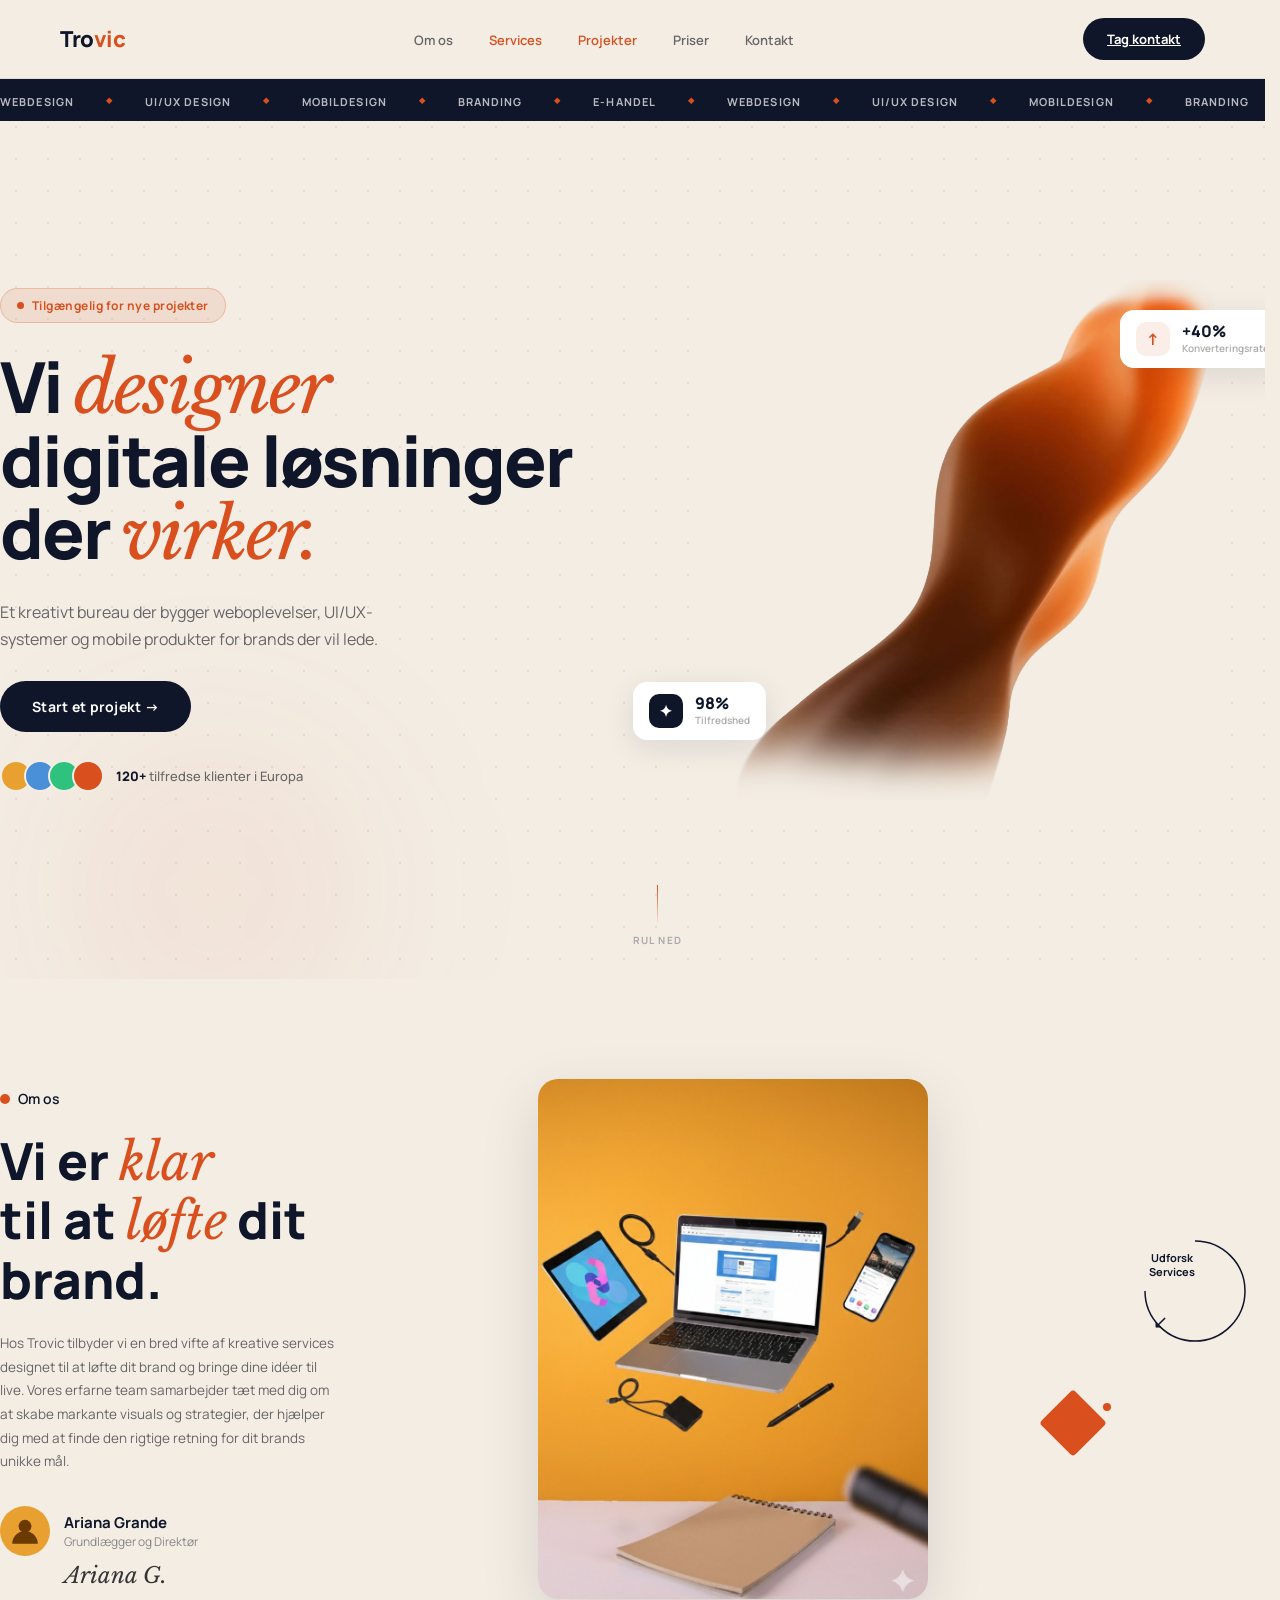
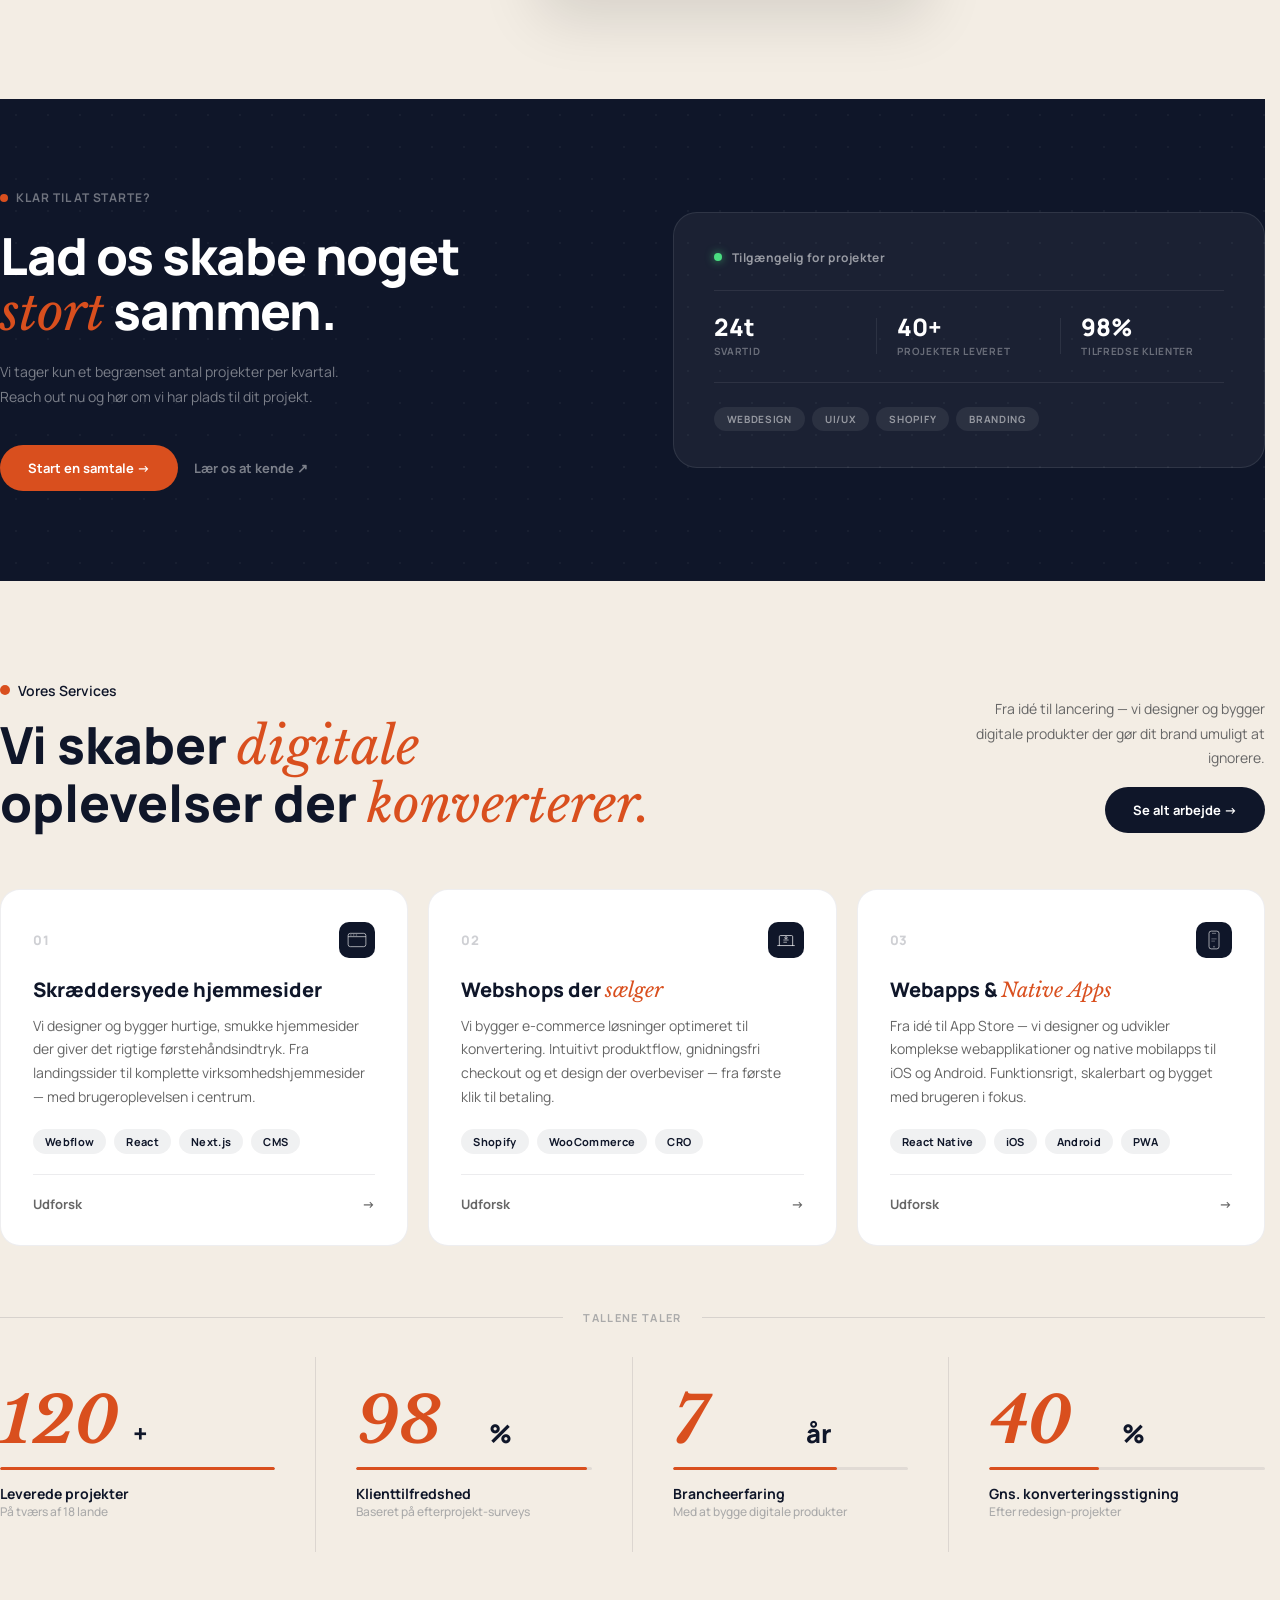
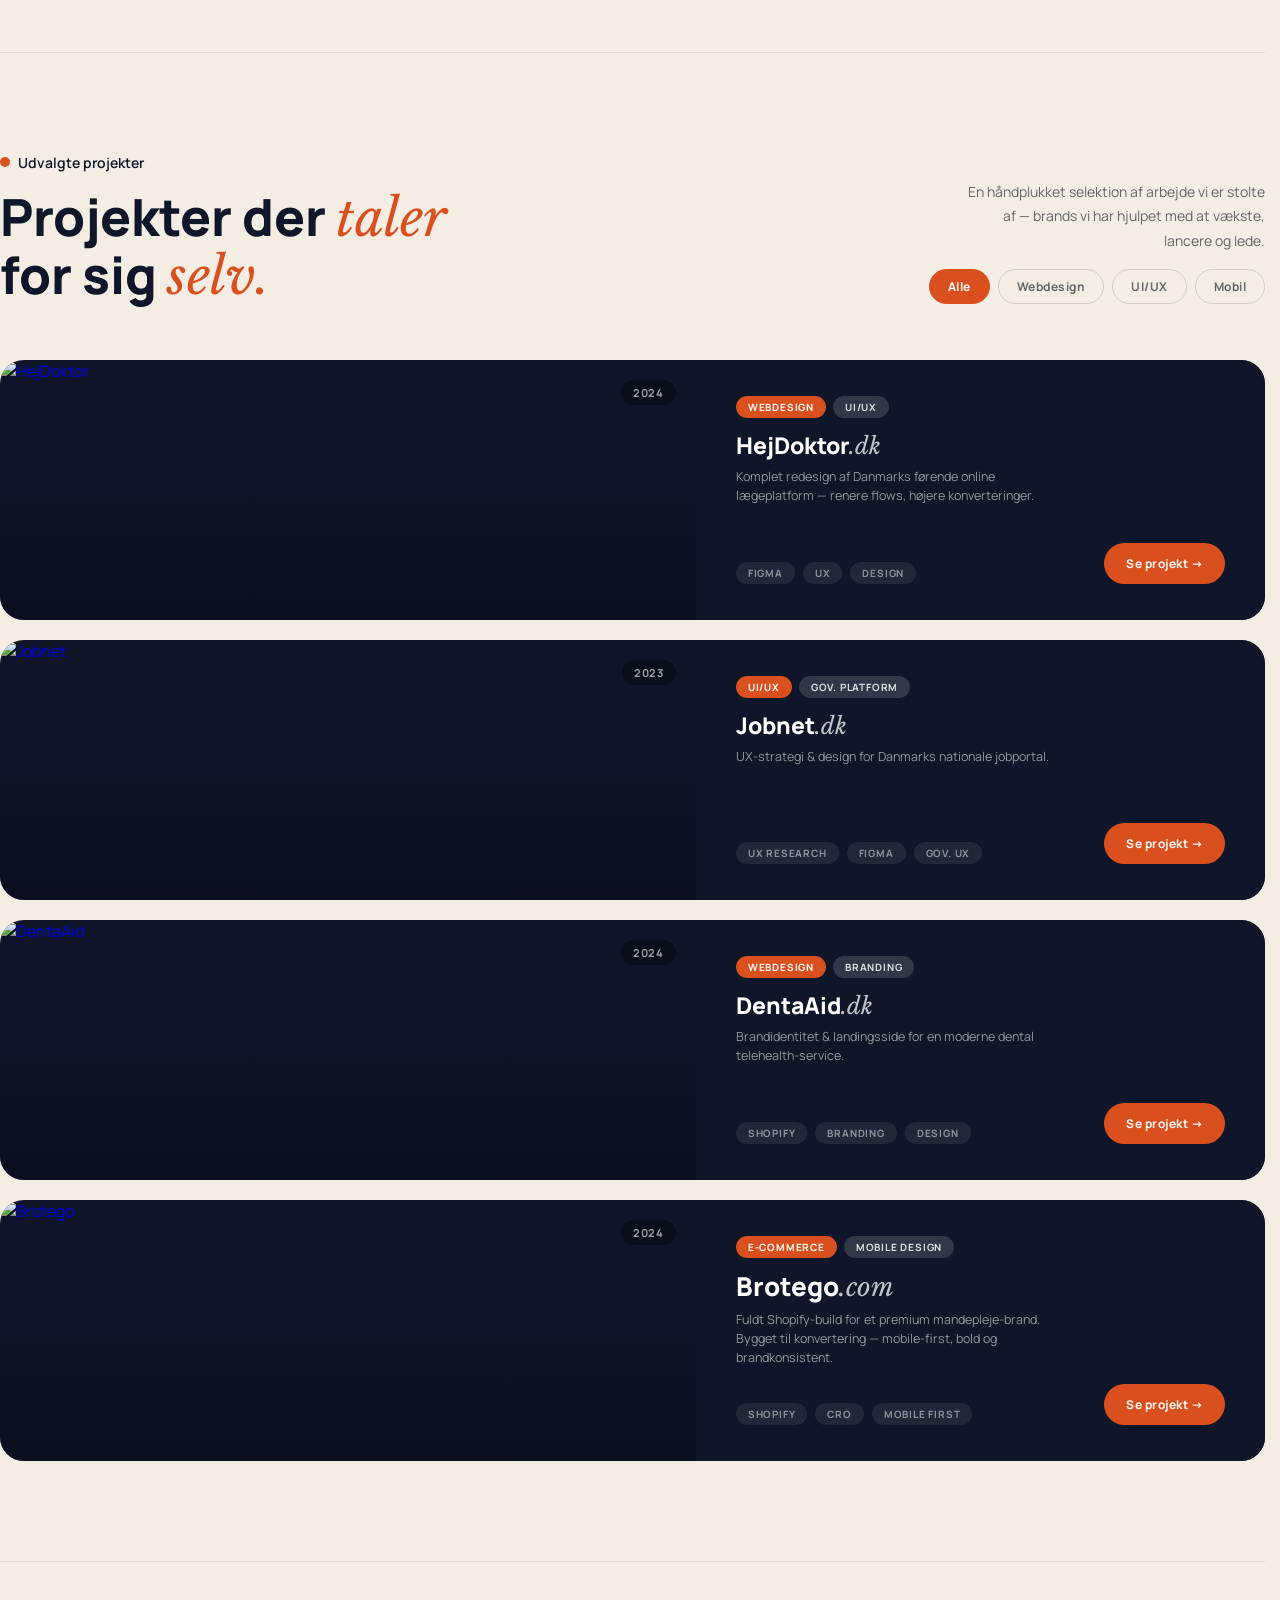
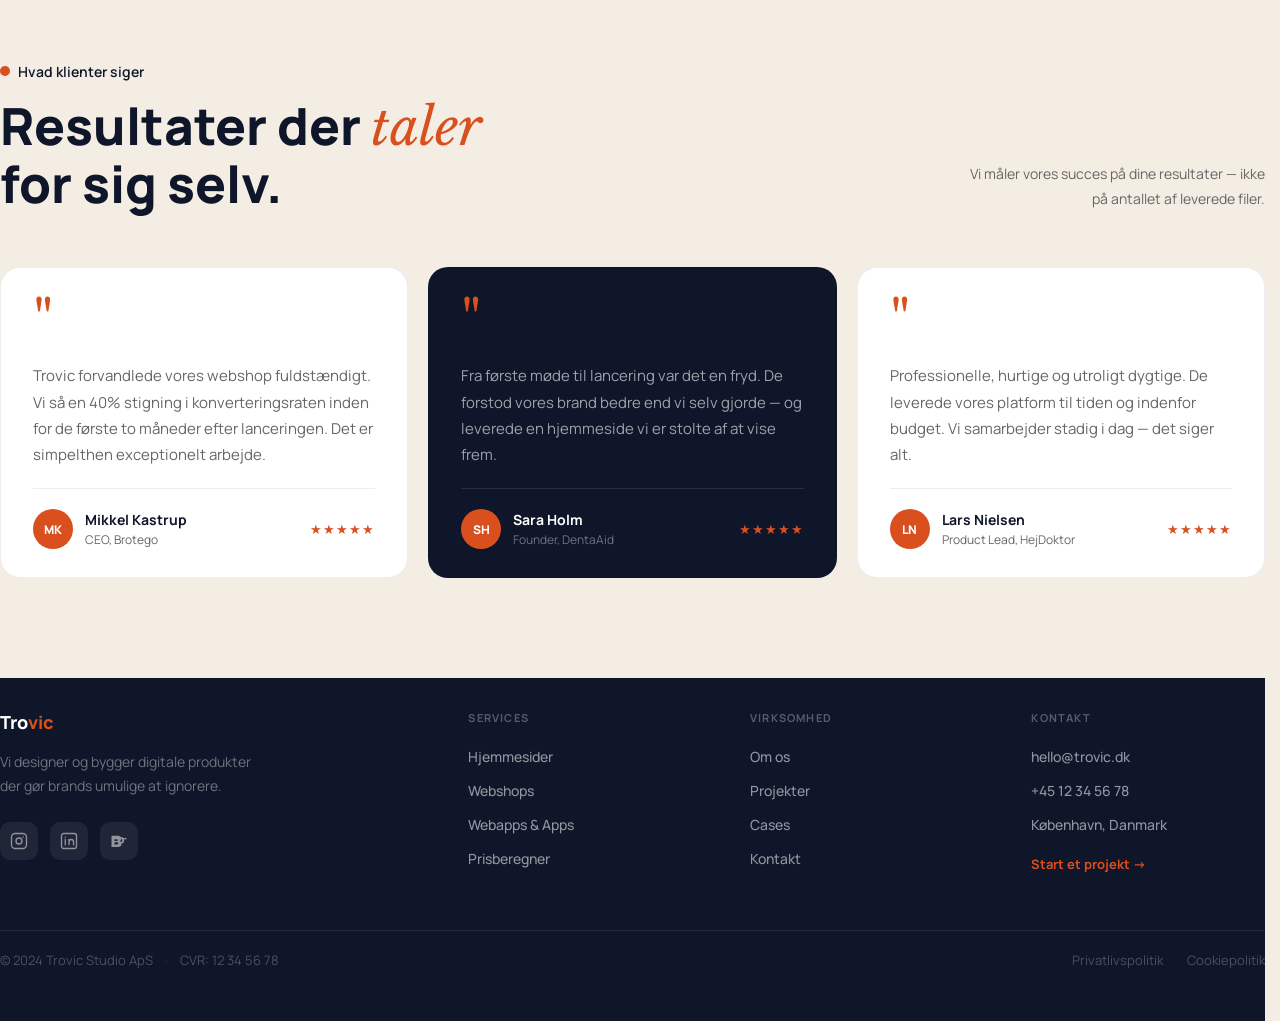
==== index.html @ 26f83fea "Rename main page to index.html" ====
<!DOCTYPE html>
<html lang="da">
<head>
<meta charset="UTF-8">
<meta name="viewport" content="width=device-width, initial-scale=1.0">
<title>Trovic – Creative Agency</title>
<link rel="preconnect" href="https://fonts.googleapis.com">
<link rel="preconnect" href="https://fonts.gstatic.com" crossorigin>
<link href="https://fonts.googleapis.com/css2?family=Manrope:wght@400;500;600;700;800&family=Libre+Baskerville:ital,wght@0,400;0,700;1,400&display=swap" rel="stylesheet">
<link rel="stylesheet" href="styles.css">
</head>
<body>

<nav class="site-nav">
  <div class="nav-inner">
    <a href="index.html" class="nav-logo">Tro<span>vic</span></a>
    <ul class="nav-links">
      <li><a href="about.html">Om os</a></li>
      <li><a href="index.html#services">Services</a></li>
      <li><a href="index.html#projects">Projekter</a></li>
      <li><a href="priser.html">Priser</a></li>
      <li><a href="contact.html">Kontakt</a></li>
    </ul>
    <a href="contact.html" class="nav-cta">Tag kontakt</a>
  </div>
</nav>
<script src="nav.js"></script>

<!-- HERO -->
<section id="hero" class="hero">
  <div class="hero-grid-bg"></div>
  <div class="orb orb-2"></div>
  <div class="hero-ticker">
    <div class="ticker-track">
      <span>Webdesign</span><span class="ticker-dot">◆</span>
      <span>UI/UX Design</span><span class="ticker-dot">◆</span>
      <span>Mobildesign</span><span class="ticker-dot">◆</span>
      <span>Branding</span><span class="ticker-dot">◆</span>
      <span>E-handel</span><span class="ticker-dot">◆</span>
      <span>Webdesign</span><span class="ticker-dot">◆</span>
      <span>UI/UX Design</span><span class="ticker-dot">◆</span>
      <span>Mobildesign</span><span class="ticker-dot">◆</span>
      <span>Branding</span><span class="ticker-dot">◆</span>
      <span>E-handel</span><span class="ticker-dot">◆</span>
    </div>
  </div>
  <div class="container hero-inner">
    <div class="hero-left">
      <div class="hero-badge"><span class="badge-dot"></span>Tilgængelig for nye projekter</div>
      <h1 class="hero-headline">
        <span class="line line-1">Vi <em>designer</em></span>
        <span class="line line-2">digitale løsninger</span>
        <span class="line line-3">der <em>virker.</em></span>
      </h1>
      <p class="hero-sub">Et kreativt bureau der bygger weboplevelser, UI/UX-systemer og mobile produkter for brands der vil lede.</p>
      <div class="hero-actions">
        <button class="btn-primary">Start et projekt →</button>
      </div>
      <div class="hero-proof">
        <div class="proof-avatars">
          <div class="proof-av" style="background:#e8a030;"></div>
          <div class="proof-av" style="background:#4a90d9;"></div>
          <div class="proof-av" style="background:#2ec27e;"></div>
          <div class="proof-av" style="background:#d94f1e;"></div>
        </div>
        <div class="proof-text"><span class="proof-num">120+</span> tilfredse klienter i Europa</div>
      </div>
    </div>
    <div class="hero-right">
      <img src="assets/Bg-t (1).png" alt="Projekt preview" class="hero-img">
      <div class="float-pill float-pill-1">
        <div class="pill-icon">↑</div>
        <div><div class="pill-num">+40%</div><div class="pill-label">Konverteringsrate</div></div>
      </div>
      <div class="float-pill float-pill-2">
        <div class="pill-icon" style="background:var(--dark);color:#fff;">✦</div>
        <div><div class="pill-num">98%</div><div class="pill-label">Tilfredshed</div></div>
      </div>
    </div>
  </div>
  <div class="scroll-indicator">
    <div class="scroll-line"></div>
    <span>Rul ned</span>
  </div>
</section>

<!-- ABOUT -->
<section id="about" class="page-section">
  <div class="container">
    <div class="about-grid">
      <div class="about-left reveal">
        <div class="label"><span class="label-dot"></span>Om os</div>
        <h1 class="about-headline">Vi er <em>klar</em><br>til at <em>løfte</em> dit<br>brand.</h1>
        <p class="body-text">Hos Trovic tilbyder vi en bred vifte af kreative services designet til at løfte dit brand og bringe dine idéer til live. Vores erfarne team samarbejder tæt med dig om at skabe markante visuals og strategier, der hjælper dig med at finde den rigtige retning for dit brands unikke mål.</p>
        <div class="author">
          <div class="author-row">
            <div class="author-avatar">
              <svg viewBox="0 0 40 40"><circle cx="20" cy="14" r="8"/><path d="M4 36c0-8.837 7.163-16 16-16s16 7.163 16 16"/></svg>
            </div>
            <div><div class="author-name">Ariana Grande</div><div class="author-title">Grundlægger og Direktør</div></div>
          </div>
          <div class="signature">Ariana G.</div>
        </div>
      </div>
      <div class="reveal" style="display:flex;justify-content:center;transition-delay:0.15s;">
        <div class="image-card">
          <img src="[data-uri]" alt="Brand">
        </div>
      </div>
      <div class="about-right reveal" style="transition-delay:0.28s;">
        <div class="explore-circle">
          <svg class="ring" viewBox="0 0 120 120" fill="none"><path d="M 60 10 A 50 50 0 1 1 10 60" stroke="var(--dark)" stroke-width="1.5" fill="none"/></svg>
          <div class="circle-label">Udforsk<br>Services</div>
          <div class="arrow">↙</div>
        </div>
        <div class="diamond-wrapper">
          <div class="diamond"></div>
          <div class="diamond-dot"></div>
        </div>
      </div>
    </div>
  </div>
</section>

<!-- ABOUT CTA -->
<section class="about-cta-section">
  <div class="container">
    <div class="about-cta-inner reveal">
      <div class="about-cta-left">
        <div class="about-cta-label"><span class="about-cta-dot"></span>Klar til at starte?</div>
        <h2 class="about-cta-headline">Lad os skabe noget<br><em>stort</em> sammen.</h2>
        <p class="about-cta-sub">Vi tager kun et begrænset antal projekter per kvartal. Reach out nu og hør om vi har plads til dit projekt.</p>
        <div class="about-cta-btns">
          <a class="about-cta-btn-primary" href="contact.html">Start en samtale →</a>
          <a class="about-cta-btn-ghost" href="about.html">Lær os at kende ↗</a>
        </div>
      </div>
      <div class="about-cta-right">
        <div class="about-cta-card">
          <div class="acc-row">
            <div class="acc-dot-green"></div>
            <span class="acc-avail">Tilgængelig for projekter</span>
          </div>
          <div class="acc-divider"></div>
          <div class="acc-stat-row">
            <div class="acc-stat">
              <span class="acc-val">24t</span>
              <span class="acc-lbl">Svartid</span>
            </div>
            <div class="acc-stat-sep"></div>
            <div class="acc-stat">
              <span class="acc-val">40+</span>
              <span class="acc-lbl">Projekter leveret</span>
            </div>
            <div class="acc-stat-sep"></div>
            <div class="acc-stat">
              <span class="acc-val">98%</span>
              <span class="acc-lbl">Tilfredse klienter</span>
            </div>
          </div>
          <div class="acc-divider"></div>
          <div class="acc-tags">
            <span class="acc-tag">Webdesign</span>
            <span class="acc-tag">UI/UX</span>
            <span class="acc-tag">Shopify</span>
            <span class="acc-tag">Branding</span>
          </div>
        </div>
      </div>
    </div>
  </div>
</section>

<!-- SERVICES -->
<section id="services" class="page-section">
  <div class="container">
    <div class="section-header">
      <div class="section-header-left reveal">
        <div class="label"><span class="label-dot"></span>Vores Services</div>
        <h2 class="headline">Vi skaber <em>digitale</em><br>oplevelser der <em>konverterer.</em></h2>
      </div>
      <div class="section-header-right reveal" style="transition-delay:0.15s;">
        <p class="header-desc">Fra idé til lancering — vi designer og bygger digitale produkter der gør dit brand umuligt at ignorere.</p>
        <button class="cta-btn">Se alt arbejde →</button>
      </div>
    </div>
    <div class="cards">
      <div class="svc-card reveal" style="transition-delay:0.05s;">
        <div class="svc-top">
          <span class="svc-num">01</span>
          <div class="svc-icon">
            <svg viewBox="0 0 36 36" fill="none"><rect x="2" y="6" width="32" height="24" rx="4" stroke="rgba(255,255,255,0.6)" stroke-width="1.8"/><path d="M2 12h32" stroke="rgba(255,255,255,0.6)" stroke-width="1.8"/><circle cx="7" cy="9" r="1.5" fill="rgba(255,255,255,0.4)"/><circle cx="12" cy="9" r="1.5" fill="rgba(255,255,255,0.4)"/><circle cx="17" cy="9" r="1.5" fill="rgba(255,255,255,0.4)"/></svg>
          </div>
        </div>
        <div class="svc-body">
          <h3 class="svc-title">Skræddersyede hjemmesider</h3>
          <p class="svc-desc">Vi designer og bygger hurtige, smukke hjemmesider der giver det rigtige førstehåndsindtryk. Fra landingssider til komplette virksomhedshjemmesider — med brugeroplevelsen i centrum.</p>
        </div>
        <div class="svc-tags"><span class="svc-tag">Webflow</span><span class="svc-tag">React</span><span class="svc-tag">Next.js</span><span class="svc-tag">CMS</span></div>
        <div class="svc-link"><span>Udforsk</span><span class="svc-arrow">→</span></div>
      </div>
      <div class="svc-card reveal" style="transition-delay:0.18s;">
        <div class="svc-top">
          <span class="svc-num">02</span>
          <div class="svc-icon">
            <svg viewBox="0 0 36 36" fill="none"><path d="M6 28V12a2 2 0 0 1 2-2h20a2 2 0 0 1 2 2v16" stroke="rgba(255,255,255,0.7)" stroke-width="1.8" stroke-linecap="round"/><path d="M3 28h30" stroke="rgba(255,255,255,0.7)" stroke-width="1.8" stroke-linecap="round"/><path d="M14 18h8M14 22h5" stroke="rgba(255,255,255,0.6)" stroke-width="1.8" stroke-linecap="round"/><circle cx="18" cy="14" r="2" stroke="rgba(255,255,255,0.9)" stroke-width="1.5"/></svg>
          </div>
        </div>
        <div class="svc-body">
          <h3 class="svc-title">Webshops der <em>sælger</em></h3>
          <p class="svc-desc">Vi bygger e-commerce løsninger optimeret til konvertering. Intuitivt produktflow, gnidningsfri checkout og et design der overbeviser — fra første klik til betaling.</p>
        </div>
        <div class="svc-tags"><span class="svc-tag">Shopify</span><span class="svc-tag">WooCommerce</span><span class="svc-tag">CRO</span></div>
        <div class="svc-link"><span>Udforsk</span><span class="svc-arrow">→</span></div>
      </div>
      <div class="svc-card reveal" style="transition-delay:0.3s;">
        <div class="svc-top">
          <span class="svc-num">03</span>
          <div class="svc-icon">
            <svg viewBox="0 0 36 36" fill="none"><rect x="9" y="2" width="18" height="32" rx="4" stroke="rgba(255,255,255,0.6)" stroke-width="1.8"/><path d="M15 6h6" stroke="rgba(255,255,255,0.4)" stroke-width="1.8" stroke-linecap="round"/><circle cx="18" cy="30" r="1.5" fill="rgba(255,255,255,0.4)"/><path d="M14 16h8M14 20h5" stroke="rgba(255,255,255,0.4)" stroke-width="1.5" stroke-linecap="round"/></svg>
          </div>
        </div>
        <div class="svc-body">
          <h3 class="svc-title">Webapps &amp; <em>Native Apps</em></h3>
          <p class="svc-desc">Fra idé til App Store — vi designer og udvikler komplekse webapplikationer og native mobilapps til iOS og Android. Funktionsrigt, skalerbart og bygget med brugeren i fokus.</p>
        </div>
        <div class="svc-tags"><span class="svc-tag">React Native</span><span class="svc-tag">iOS</span><span class="svc-tag">Android</span><span class="svc-tag">PWA</span></div>
        <div class="svc-link"><span>Udforsk</span><span class="svc-arrow">→</span></div>
      </div>
    </div>
    <div class="stats-section">
      <div class="stats-divider reveal"><span class="stats-divider-line"></span><span class="stats-divider-label">Tallene taler</span><span class="stats-divider-line"></span></div>
      <div class="stats-grid">
        <div class="stat-item" data-target="120" style="--pct:100%"><div class="stat-value"><span class="stat-count">0</span><span class="stat-suffix">+</span></div><div class="stat-bar-wrap"><div class="stat-bar"></div></div><div><div class="stat-name">Leverede projekter</div><div class="stat-sub">På tværs af 18 lande</div></div></div>
        <div class="stat-item" data-target="98" style="--pct:98%"><div class="stat-value"><span class="stat-count">0</span><span class="stat-suffix">%</span></div><div class="stat-bar-wrap"><div class="stat-bar"></div></div><div><div class="stat-name">Klienttilfredshed</div><div class="stat-sub">Baseret på efterprojekt-surveys</div></div></div>
        <div class="stat-item" data-target="7" style="--pct:70%"><div class="stat-value"><span class="stat-count">0</span><span class="stat-suffix">år</span></div><div class="stat-bar-wrap"><div class="stat-bar"></div></div><div><div class="stat-name">Brancheerfaring</div><div class="stat-sub">Med at bygge digitale produkter</div></div></div>
        <div class="stat-item" data-target="40" style="--pct:40%"><div class="stat-value"><span class="stat-count">0</span><span class="stat-suffix">%</span></div><div class="stat-bar-wrap"><div class="stat-bar"></div></div><div><div class="stat-name">Gns. konverteringsstigning</div><div class="stat-sub">Efter redesign-projekter</div></div></div>
      </div>
    </div>
  </div>
</section>

<!-- PROJECTS -->
<section id="projects" class="page-section">
  <div class="container">
    <div class="section-header">
      <div class="section-header-left reveal">
        <div class="label"><span class="label-dot"></span>Udvalgte projekter</div>
        <h2 class="headline">Projekter der <em>taler</em><br>for sig <em>selv.</em></h2>
      </div>
      <div class="section-header-right reveal" style="transition-delay:0.15s;">
        <p class="header-desc">En håndplukket selektion af arbejde vi er stolte af — brands vi har hjulpet med at vækste, lancere og lede.</p>
        <div class="filters">
          <button class="filter-pill active">Alle</button>
          <button class="filter-pill">Webdesign</button>
          <button class="filter-pill">UI/UX</button>
          <button class="filter-pill">Mobil</button>
        </div>
      </div>
    </div>
    <div class="projects-grid">
      <a class="project-card reveal" href="case.html?project=hejdoktor" style="transition-delay:0.05s;text-decoration:none;display:flex;">
        <div class="card-img-wrap"><img class="proj-img" src="https://pub-752aa4b9003c4c9782da7672bd7acb76.r2.dev/Hej%20Doktor.png" alt="HejDoktor"><div class="card-gradient"></div><div class="pcard-overlay"></div><span class="year-badge">2024</span><div class="proj-deco"></div></div>
        <div class="card-wide-body">
          <div>
            <div class="card-tags" style="margin-bottom:14px;"><span class="card-tag orange">Webdesign</span><span class="card-tag">UI/UX</span></div>
            <div class="card-name">HejDoktor<em>.dk</em></div>
            <div class="card-sub" style="margin-top:8px;max-width:320px;">Komplet redesign af Danmarks førende online lægeplatform — renere flows, højere konverteringer.</div>
          </div>
          <div class="card-wide-bottom">
            <div style="display:flex;gap:8px;flex-wrap:wrap;"><span class="card-tag" style="background:rgba(255,255,255,0.08);color:rgba(255,255,255,0.5);">Figma</span><span class="card-tag" style="background:rgba(255,255,255,0.08);color:rgba(255,255,255,0.5);">UX</span><span class="card-tag" style="background:rgba(255,255,255,0.08);color:rgba(255,255,255,0.5);">Design</span></div>
            <button class="view-btn-inline">Se projekt →</button>
          </div>
        </div>
      </a>
      <a class="project-card reveal" href="case.html?project=jobnet" style="transition-delay:0.18s;text-decoration:none;display:flex;">
        <div class="card-img-wrap"><img class="proj-img" src="https://pub-752aa4b9003c4c9782da7672bd7acb76.r2.dev/Jobnet.png" alt="Jobnet"><div class="card-gradient"></div><div class="pcard-overlay"></div><span class="year-badge">2023</span><div class="proj-deco"></div></div>
        <div class="card-wide-body">
          <div>
            <div class="card-tags" style="margin-bottom:14px;"><span class="card-tag orange">UI/UX</span><span class="card-tag">Gov. Platform</span></div>
            <div class="card-name">Jobnet<em>.dk</em></div>
            <div class="card-sub" style="margin-top:8px;max-width:320px;">UX-strategi &amp; design for Danmarks nationale jobportal.</div>
          </div>
          <div class="card-wide-bottom">
            <div style="display:flex;gap:8px;flex-wrap:wrap;"><span class="card-tag" style="background:rgba(255,255,255,0.08);color:rgba(255,255,255,0.5);">UX Research</span><span class="card-tag" style="background:rgba(255,255,255,0.08);color:rgba(255,255,255,0.5);">Figma</span><span class="card-tag" style="background:rgba(255,255,255,0.08);color:rgba(255,255,255,0.5);">Gov. UX</span></div>
            <button class="view-btn-inline">Se projekt →</button>
          </div>
        </div>
      </a>
      <a class="project-card reveal" href="case.html?project=dentaaid" style="transition-delay:0.3s;text-decoration:none;display:flex;">
        <div class="card-img-wrap"><img class="proj-img" src="https://pub-752aa4b9003c4c9782da7672bd7acb76.r2.dev/Dentaaid.png" alt="DentaAid"><div class="card-gradient"></div><div class="pcard-overlay"></div><span class="year-badge">2024</span><div class="proj-deco"></div></div>
        <div class="card-wide-body">
          <div>
            <div class="card-tags" style="margin-bottom:14px;"><span class="card-tag orange">Webdesign</span><span class="card-tag">Branding</span></div>
            <div class="card-name">DentaAid<em>.dk</em></div>
            <div class="card-sub" style="margin-top:8px;max-width:320px;">Brandidentitet &amp; landingsside for en moderne dental telehealth-service.</div>
          </div>
          <div class="card-wide-bottom">
            <div style="display:flex;gap:8px;flex-wrap:wrap;"><span class="card-tag" style="background:rgba(255,255,255,0.08);color:rgba(255,255,255,0.5);">Shopify</span><span class="card-tag" style="background:rgba(255,255,255,0.08);color:rgba(255,255,255,0.5);">Branding</span><span class="card-tag" style="background:rgba(255,255,255,0.08);color:rgba(255,255,255,0.5);">Design</span></div>
            <button class="view-btn-inline">Se projekt →</button>
          </div>
        </div>
      </a>
      <a class="project-card card-wide reveal" href="case.html?project=brotego" style="transition-delay:0.2s;text-decoration:none;display:flex;">
        <div class="card-img-wrap"><img class="proj-img" src="https://pub-752aa4b9003c4c9782da7672bd7acb76.r2.dev/Brotego.png" alt="Brotego"><div class="card-gradient"></div><div class="pcard-overlay"></div><span class="year-badge">2024</span><div class="proj-deco"></div></div>
        <div class="card-wide-body">
          <div>
            <div class="card-tags" style="margin-bottom:14px;"><span class="card-tag orange">E-commerce</span><span class="card-tag">Mobile Design</span></div>
            <div class="card-name" style="font-size:26px;">Brotego<em>.com</em></div>
            <div class="card-sub" style="margin-top:8px;max-width:320px;">Fuldt Shopify-build for et premium mandepleje-brand. Bygget til konvertering — mobile-first, bold og brandkonsistent.</div>
          </div>
          <div class="card-wide-bottom">
            <div style="display:flex;gap:8px;flex-wrap:wrap;"><span class="card-tag" style="background:rgba(255,255,255,0.08);color:rgba(255,255,255,0.5);">Shopify</span><span class="card-tag" style="background:rgba(255,255,255,0.08);color:rgba(255,255,255,0.5);">CRO</span><span class="card-tag" style="background:rgba(255,255,255,0.08);color:rgba(255,255,255,0.5);">Mobile First</span></div>
            <button class="view-btn-inline">Se projekt →</button>
          </div>
        </div>
      </a>
    </div>
  </div>
</section>

<!-- TESTIMONIALS -->
<section class="page-section testi-section">
  <div class="container">
    <div class="section-header">
      <div class="section-header-left reveal">
        <div class="label"><span class="label-dot"></span>Hvad klienter siger</div>
        <h2 class="headline">Resultater der <em>taler</em><br>for sig selv.</h2>
      </div>
      <div class="section-header-right reveal" style="transition-delay:0.15s;">
        <p class="header-desc">Vi måler vores succes på dine resultater — ikke på antallet af leverede filer.</p>
      </div>
    </div>
    <div class="testi-grid">
      <div class="testi-card reveal" style="transition-delay:0.05s;">
        <div class="testi-quote">"</div>
        <p class="testi-text">Trovic forvandlede vores webshop fuldstændigt. Vi så en 40% stigning i konverteringsraten inden for de første to måneder efter lanceringen. Det er simpelthen exceptionelt arbejde.</p>
        <div class="testi-author">
          <div class="testi-avatar">MK</div>
          <div>
            <div class="testi-name">Mikkel Kastrup</div>
            <div class="testi-role">CEO, Brotego</div>
          </div>
          <div class="testi-stars">★★★★★</div>
        </div>
      </div>
      <div class="testi-card testi-card-dark reveal" style="transition-delay:0.18s;">
        <div class="testi-quote">"</div>
        <p class="testi-text">Fra første møde til lancering var det en fryd. De forstod vores brand bedre end vi selv gjorde — og leverede en hjemmeside vi er stolte af at vise frem.</p>
        <div class="testi-author">
          <div class="testi-avatar">SH</div>
          <div>
            <div class="testi-name">Sara Holm</div>
            <div class="testi-role">Founder, DentaAid</div>
          </div>
          <div class="testi-stars">★★★★★</div>
        </div>
      </div>
      <div class="testi-card reveal" style="transition-delay:0.3s;">
        <div class="testi-quote">"</div>
        <p class="testi-text">Professionelle, hurtige og utroligt dygtige. De leverede vores platform til tiden og indenfor budget. Vi samarbejder stadig i dag — det siger alt.</p>
        <div class="testi-author">
          <div class="testi-avatar">LN</div>
          <div>
            <div class="testi-name">Lars Nielsen</div>
            <div class="testi-role">Product Lead, HejDoktor</div>
          </div>
          <div class="testi-stars">★★★★★</div>
        </div>
      </div>
    </div>
  </div>
</section>

<!-- FOOTER -->
<footer id="contact">
  <div class="container">
    <div class="footer-top">

      <!-- Brand -->
      <div class="footer-brand">
        <a href="index.html" class="footer-logo">Tro<span>vic</span></a>
        <p class="footer-tagline">Vi designer og bygger digitale produkter der gør brands umulige at ignorere.</p>
        <div class="footer-socials">
          <a href="#" class="footer-social" aria-label="Instagram">
            <svg width="18" height="18" viewBox="0 0 24 24" fill="none" stroke="currentColor" stroke-width="1.8" stroke-linecap="round" stroke-linejoin="round"><rect x="2" y="2" width="20" height="20" rx="5"/><circle cx="12" cy="12" r="4"/><circle cx="17.5" cy="6.5" r="1" fill="currentColor" stroke="none"/></svg>
          </a>
          <a href="#" class="footer-social" aria-label="LinkedIn">
            <svg width="18" height="18" viewBox="0 0 24 24" fill="none" stroke="currentColor" stroke-width="1.8" stroke-linecap="round" stroke-linejoin="round"><rect x="2" y="2" width="20" height="20" rx="3"/><path d="M7 10v7M7 7v.01M12 10v7M12 13a3 3 0 0 1 6 0v4"/></svg>
          </a>
          <a href="#" class="footer-social" aria-label="Behance">
            <svg width="18" height="18" viewBox="0 0 24 24" fill="currentColor"><path d="M9.5 13.5H6v3h3.5c1 0 1.5-.5 1.5-1.5s-.5-1.5-1.5-1.5zm-.5-4H6v2.5h3c.8 0 1.3-.5 1.3-1.3 0-.7-.5-1.2-1.3-1.2zM22 9.5h-5V8h5v1.5zM2 5h8.5C13 5 15 6.5 15 9c0 1.5-.8 2.7-2 3.3C14.5 13 15.5 14.3 15.5 16c0 2.8-2.2 4-5 4H2V5zm17 6c0 2.5-1.8 4.5-4.5 4.5S10 13.5 10 11s1.8-4.5 4.5-4.5S19 8.5 19 11zm-2.5 0c0-1.1-.9-2-2-2s-2 .9-2 2 .9 2 2 2 2-.9 2-2z"/></svg>
          </a>
        </div>
      </div>

      <!-- Services -->
      <div class="footer-col">
        <div class="footer-col-title">Services</div>
        <ul class="footer-nav">
          <li><a href="index.html#services">Hjemmesider</a></li>
          <li><a href="index.html#services">Webshops</a></li>
          <li><a href="index.html#services">Webapps & Apps</a></li>
          <li><a href="priser.html">Prisberegner</a></li>
        </ul>
      </div>

      <!-- Company -->
      <div class="footer-col">
        <div class="footer-col-title">Virksomhed</div>
        <ul class="footer-nav">
          <li><a href="about.html">Om os</a></li>
          <li><a href="index.html#projects">Projekter</a></li>
          <li><a href="index.html#projects">Cases</a></li>
          <li><a href="contact.html">Kontakt</a></li>
        </ul>
      </div>

      <!-- Contact -->
      <div class="footer-col">
        <div class="footer-col-title">Kontakt</div>
        <ul class="footer-nav footer-contact">
          <li><a href="mailto:hello@trovic.dk">hello@trovic.dk</a></li>
          <li><a href="tel:+4512345678">+45 12 34 56 78</a></li>
          <li><span>København, Danmark</span></li>
          <li>
            <a href="contact.html" class="footer-cta-link">Start et projekt →</a>
          </li>
        </ul>
      </div>

    </div>

    <div class="footer-bottom">
      <div class="footer-bottom-left">
        <span>© 2024 Trovic Studio ApS</span>
        <span class="footer-divider">·</span>
        <span>CVR: 12 34 56 78</span>
      </div>
      <div class="footer-bottom-right">
        <a href="#">Privatlivspolitik</a>
        <a href="#">Cookiepolitik</a>
      </div>
    </div>
  </div>
</footer>

<script>
  // Filter pills
  document.querySelectorAll('.filter-pill').forEach(btn => {
    btn.addEventListener('click', () => {
      document.querySelectorAll('.filter-pill').forEach(b => b.classList.remove('active'));
      btn.classList.add('active');
    });
  });

  // Count-up animation
  function animateCount(el, target, duration = 1400) {
    let start = null;
    const step = ts => {
      if (!start) start = ts;
      const p = Math.min((ts - start) / duration, 1);
      const eased = 1 - Math.pow(1 - p, 4);
      el.textContent = Math.floor(eased * target);
      if (p < 1) requestAnimationFrame(step);
      else el.textContent = target;
    };
    requestAnimationFrame(step);
  }

  // Stats observer
  const statsObs = new IntersectionObserver(entries => {
    entries.forEach((entry, i) => {
      if (entry.isIntersecting && !entry.target.classList.contains('visible')) {
        setTimeout(() => {
          entry.target.classList.add('visible');
          const countEl = entry.target.querySelector('.stat-count');
          animateCount(countEl, parseInt(entry.target.dataset.target));
        }, i * 120);
      }
    });
  }, { threshold: 0.2 });
  document.querySelectorAll('.stat-item').forEach(el => statsObs.observe(el));

  // Universal reveal observer (about, services, projects headers + cards)
  const revealObs = new IntersectionObserver(entries => {
    entries.forEach(entry => {
      if (entry.isIntersecting && !entry.target.classList.contains('visible')) {
        entry.target.classList.add('visible');
      }
    });
  }, { threshold: 0.08, rootMargin: '0px 0px -30px 0px' });
  document.querySelectorAll('.reveal').forEach(el => revealObs.observe(el));

  // Smooth scroll without URL hash change
  document.querySelectorAll('a[href^="#"]').forEach(link => {
    link.addEventListener('click', e => {
      const target = document.querySelector(link.getAttribute('href'));
      if (!target) return;
      e.preventDefault();
      target.scrollIntoView({ behavior: 'smooth', block: 'start' });
    });
  });
</script>
</body>
</html>
---- styles.css ----
/* ══════════════════════════════════════
   trovic_full (3).html
══════════════════════════════════════ */

*,
*::before,
*::after {
	box-sizing: border-box;
	margin: 0;
	padding: 0;
}

:root {
	--cream: #f3ede4;
	--orange: #d94f1e;
	--dark: #0f1629;
	--mid: #666;
	--card-bg: #fff;
}

html {
	scroll-behavior: smooth;
	scrollbar-gutter: stable;
}

@supports not (scrollbar-gutter: stable) {
	html {
		overflow-y: scroll;
	}
}

body {
	background: var(--cream);
	font-family: "Manrope", sans-serif;
	color: var(--dark);
	min-height: 100vh;
}

.container {
	width: 100%;
	max-width: 1300px;
	margin: 0 auto;
	padding: 0;
}

.label {
	display: flex;
	align-items: center;
	gap: 8px;
	font-size: 14px;
	font-weight: 600;
	color: var(--dark);
}

.label-dot {
	width: 10px;
	height: 10px;
	background: var(--orange);
	border-radius: 50%;
	flex-shrink: 0;
}

.headline {
	font-family: "Manrope", sans-serif;
	font-size: clamp(36px, 4vw, 54px);
	font-weight: 800;
	color: var(--dark);
	line-height: 1.1;
}

.headline em {
	font-family: "Libre Baskerville", serif;
	font-style: italic;
	color: var(--orange);
	font-weight: 400;
}

@keyframes rotateDiamond {
	from {
		transform: rotate(45deg);
	}

	to {
		transform: rotate(405deg);
	}
}

@keyframes spin {
	from {
		transform: rotate(0deg);
	}

	to {
		transform: rotate(360deg);
	}
}

@keyframes fadeUp {
	to {
		opacity: 1;
		transform: translateY(0);
	}
}

/* NAV */
nav {
	position: sticky;
	top: 0;
	z-index: 100;
	background: rgba(243, 237, 228, 0.88);
	backdrop-filter: blur(14px);
	border-bottom: 1px solid rgba(15, 22, 41, 0.07);
	padding: 18px 0;
}

.nav-inner {
	display: flex;
	align-items: center;
	justify-content: space-between;
	max-width: 1300px;
	margin: 0 auto;
	padding: 0 60px;
}

.nav-logo {
	font-size: 22px;
	font-weight: 800;
	color: var(--dark);
	letter-spacing: -0.02em;
	text-decoration: none;
}

.nav-logo span {
	color: var(--orange);
}

.nav-links {
	display: flex;
	gap: 36px;
	list-style: none;
}

.nav-links a {
	font-size: 13px;
	font-weight: 600;
	color: var(--mid);
	text-decoration: none;
	transition: color 0.2s;
}

.nav-links a:hover,
.nav-links a.active {
	color: var(--orange);
}

.nav-cta {
	display: inline-flex;
	align-items: center;
	gap: 8px;
	background: var(--dark);
	color: #fff;
	font-family: "Manrope", sans-serif;
	font-weight: 700;
	font-size: 13px;
	padding: 12px 24px;
	border-radius: 100px;
	border: none;
	cursor: pointer;
	transition: background 0.2s, transform 0.2s;
}

.nav-cta:hover {
	background: var(--orange);
	transform: translateY(-1px);
}

/* HERO */
.hero {
	position: relative;
	min-height: 100vh;
	display: flex;
	flex-direction: column;
	overflow: hidden;
	background: var(--cream);
}

.hero-grid-bg {
	position: absolute;
	inset: 0;
	background-image: radial-gradient(circle, rgba(15, 22, 41, 0.07) 1px, transparent 1px);
	background-size: 32px 32px;
	pointer-events: none;
	z-index: 0;
}

.orb {
	position: absolute;
	border-radius: 50%;
	filter: blur(80px);
	pointer-events: none;
	z-index: 0;
}


.orb-2 {
	width: 380px;
	height: 380px;
	background: rgba(15, 22, 41, 0.06);
	bottom: -60px;
	left: 10%;
	animation: orbFloat 11s ease-in-out infinite reverse;
}

@keyframes orbFloat {

	0%,
	100% {
		transform: translate(0, 0) scale(1);
	}

	50% {
		transform: translate(20px, -30px) scale(1.05);
	}
}

.hero-ticker {
	width: 100%;
	background: var(--dark);
	padding: 10px 0;
	overflow: hidden;
	position: relative;
	z-index: 2;
	flex-shrink: 0;
}

.ticker-track {
	display: inline-flex;
	gap: 32px;
	white-space: nowrap;
	animation: ticker 22s linear infinite;
}

.ticker-track span {
	font-size: 11px;
	font-weight: 700;
	letter-spacing: 0.1em;
	text-transform: uppercase;
	color: rgba(255, 255, 255, 0.7);
}

.ticker-dot {
	color: var(--orange) !important;
	font-size: 8px !important;
}

@keyframes ticker {
	from {
		transform: translateX(0);
	}

	to {
		transform: translateX(-50%);
	}
}

.hero-inner {
	flex: 1;
	display: grid;
	grid-template-columns: 1fr 1fr;
	align-items: center;
	gap: 60px;
	padding-top: 80px;
	padding-bottom: 100px;
	position: relative;
	z-index: 2;
}

.hero-left {
	display: flex;
	flex-direction: column;
	gap: 28px;
}

.hero-badge {
	display: inline-flex;
	align-items: center;
	gap: 8px;
	background: rgba(217, 79, 30, 0.1);
	border: 1px solid rgba(217, 79, 30, 0.25);
	color: var(--orange);
	font-size: 12px;
	font-weight: 700;
	padding: 8px 16px;
	border-radius: 100px;
	letter-spacing: 0.04em;
	width: fit-content;
	opacity: 0;
	animation: fadeUp 0.7s ease 0.1s forwards;
}

.badge-dot {
	width: 7px;
	height: 7px;
	background: var(--orange);
	border-radius: 50%;
	animation: pulse 2s ease infinite;
}

@keyframes pulse {

	0%,
	100% {
		opacity: 1;
		transform: scale(1);
	}

	50% {
		opacity: 0.5;
		transform: scale(0.8);
	}
}

.hero-headline {
	font-family: "Manrope", sans-serif;
	font-weight: 800;
	font-size: clamp(52px, 5.5vw, 82px);
	line-height: 1.02;
	color: var(--dark);
	letter-spacing: -0.03em;
	display: flex;
	flex-direction: column;
}

.hero-headline em {
	font-family: "Libre Baskerville", serif;
	font-style: italic;
	color: var(--orange);
	font-weight: 400;
}

.line {
	display: block;
	opacity: 0;
	transform: translateY(30px);
}

.line-1 {
	animation: fadeUp 0.7s ease 0.25s forwards;
}

.line-2 {
	animation: fadeUp 0.7s ease 0.4s forwards;
}

.line-3 {
	animation: fadeUp 0.7s ease 0.55s forwards;
}

.hero-sub {
	font-size: 16px;
	line-height: 1.7;
	color: var(--mid);
	max-width: 420px;
	opacity: 0;
	animation: fadeUp 0.7s ease 0.7s forwards;
}

.hero-actions {
	display: flex;
	align-items: center;
	gap: 16px;
	opacity: 0;
	animation: fadeUp 0.7s ease 0.85s forwards;
}

.btn-primary {
	display: inline-flex;
	align-items: center;
	gap: 10px;
	background: var(--dark);
	color: #fff;
	font-family: "Manrope", sans-serif;
	font-weight: 700;
	font-size: 14px;
	padding: 16px 32px;
	border-radius: 100px;
	border: none;
	cursor: pointer;
	transition: background 0.2s, transform 0.2s, box-shadow 0.2s;
	letter-spacing: 0.02em;
}

.btn-primary:hover {
	background: var(--orange);
	transform: translateY(-2px);
	box-shadow: 0 12px 32px rgba(217, 79, 30, 0.35);
}



.play-icon {
	font-size: 10px;
	width: 26px;
	height: 26px;
	background: var(--dark);
	color: #fff;
	border-radius: 50%;
	display: flex;
	align-items: center;
	justify-content: center;
	transition: background 0.2s;
	padding-left: 2px;
}



.hero-proof {
	display: flex;
	align-items: center;
	gap: 12px;
	opacity: 0;
	animation: fadeUp 0.7s ease 1s forwards;
}

.proof-avatars {
	display: flex;
}

.proof-av {
	width: 32px;
	height: 32px;
	border-radius: 50%;
	border: 2px solid var(--cream);
	margin-left: -8px;
	flex-shrink: 0;
}

.proof-av:first-child {
	margin-left: 0;
}

.proof-text {
	font-size: 13px;
	color: var(--mid);
	font-weight: 500;
}

.proof-num {
	font-weight: 800;
	color: var(--dark);
}

.hero-right {
	position: relative;
	height: 520px;
	display: flex;
	align-items: center;
	justify-content: center;
	opacity: 0;
	animation: fadeUp 0.9s ease 0.5s forwards;
}

.hero-img {
	width: 100%;
	height: 100%;
	object-fit: contain;
	object-position: center;
	border-radius: 20px;
	display: block;
}

.hero-card-main {
	width: 100%;
	max-width: 400px;
	background: #fff;
	border-radius: 20px;
	overflow: hidden;
	box-shadow: 0 32px 80px rgba(15, 22, 41, 0.14);
	position: relative;
	z-index: 3;
	transition: transform 0.4s ease;
}

.hero-card-main:hover {
	transform: translateY(-6px) rotate(-0.5deg);
}

.hcard-label {
	font-size: 10px;
	font-weight: 700;
	letter-spacing: 0.1em;
	text-transform: uppercase;
	color: #aaa;
	padding: 16px 20px 0;
}

.hcard-screen {
	margin: 10px 16px;
	background: #f8f8f8;
	border-radius: 10px;
	overflow: hidden;
	border: 1px solid #eee;
}

.screen-bar {
	background: #ebebeb;
	padding: 7px 10px;
	display: flex;
	gap: 5px;
}

.screen-dot {
	width: 7px;
	height: 7px;
	border-radius: 50%;
}

.screen-body {
	padding: 12px;
	display: flex;
	flex-direction: column;
	gap: 8px;
}

.screen-hero-block {
	width: 100%;
	height: 80px;
	background: linear-gradient(135deg, var(--dark) 0%, #1e2a40 100%);
	border-radius: 6px;
	position: relative;
	overflow: hidden;
}

.screen-hero-block::after {
	content: "";
	position: absolute;
	top: 50%;
	left: 20px;
	transform: translateY(-50%);
	width: 60%;
	height: 8px;
	background: rgba(255, 255, 255, 0.3);
	border-radius: 4px;
}

.screen-row {
	display: grid;
	grid-template-columns: repeat(3, 1fr);
	gap: 6px;
}

.screen-card {
	height: 40px;
	background: #eee;
	border-radius: 6px;
}

.sc-orange {
	background: rgba(217, 79, 30, 0.2);
}

.screen-line {
	height: 6px;
	background: #e5e5e5;
	border-radius: 3px;
}

.sl-long {
	width: 100%;
}

.sl-mid {
	width: 65%;
}

.hcard-footer {
	display: flex;
	align-items: center;
	justify-content: space-between;
	padding: 12px 20px 16px;
}

.hcard-name {
	font-size: 14px;
	font-weight: 800;
	color: var(--dark);
}

.hcard-tag {
	font-size: 10px;
	font-weight: 700;
	background: rgba(217, 79, 30, 0.1);
	color: var(--orange);
	padding: 4px 10px;
	border-radius: 100px;
	letter-spacing: 0.05em;
}

.float-pill {
	position: absolute;
	background: #fff;
	border-radius: 14px;
	padding: 12px 16px;
	display: flex;
	align-items: center;
	gap: 12px;
	box-shadow: 0 8px 30px rgba(15, 22, 41, 0.1);
	z-index: 5;
}

.float-pill-1 {
	top: 30px;
	right: -20px;
	animation: floatY 5s ease-in-out infinite;
}

.float-pill-2 {
	bottom: 60px;
	left: -30px;
	animation: floatY 7s ease-in-out infinite reverse;
}

@keyframes floatY {

	0%,
	100% {
		transform: translateY(0);
	}

	50% {
		transform: translateY(-10px);
	}
}

.pill-icon {
	width: 34px;
	height: 34px;
	background: rgba(217, 79, 30, 0.1);
	color: var(--orange);
	font-size: 16px;
	font-weight: 800;
	border-radius: 10px;
	display: flex;
	align-items: center;
	justify-content: center;
	flex-shrink: 0;
}

.pill-num {
	font-size: 16px;
	font-weight: 800;
	color: var(--dark);
	line-height: 1;
}

.pill-label {
	font-size: 10px;
	color: #aaa;
	font-weight: 600;
	margin-top: 2px;
}

.float-avatar-card {
	position: absolute;
	bottom: 20px;
	right: -10px;
	background: var(--dark);
	border-radius: 14px;
	padding: 12px 16px;
	display: flex;
	align-items: center;
	gap: 10px;
	box-shadow: 0 8px 30px rgba(0, 0, 0, 0.2);
	z-index: 5;
	animation: floatY 6s ease-in-out infinite 1s;
}

.fac-av {
	width: 34px;
	height: 34px;
	border-radius: 50%;
	background: #e8a030;
	flex-shrink: 0;
}

.fac-name {
	font-size: 13px;
	font-weight: 700;
	color: #fff;
	line-height: 1;
}

.fac-role {
	font-size: 10px;
	color: rgba(255, 255, 255, 0.5);
	margin-top: 2px;
}

.hero-diamond {
	position: absolute;
	top: 10px;
	left: -20px;
	width: 50px;
	height: 50px;
	background: var(--orange);
	border-radius: 6px;
	animation: rotateDiamond 5s linear infinite;
	z-index: 1;
	opacity: 0.85;
}

.scroll-indicator {
	position: absolute;
	bottom: 32px;
	left: 50%;
	transform: translateX(-50%);
	display: flex;
	flex-direction: column;
	align-items: center;
	gap: 8px;
	z-index: 3;
	opacity: 0;
	animation: fadeUp 0.7s ease 1.3s forwards;
}

.scroll-line {
	width: 1px;
	height: 40px;
	background: linear-gradient(to bottom, var(--orange), transparent);
	animation: scrollLine 1.8s ease-in-out infinite;
}

@keyframes scrollLine {
	0% {
		transform: scaleY(0);
		transform-origin: top;
	}

	50% {
		transform: scaleY(1);
		transform-origin: top;
	}

	51% {
		transform: scaleY(1);
		transform-origin: bottom;
	}

	100% {
		transform: scaleY(0);
		transform-origin: bottom;
	}
}

.scroll-indicator span {
	font-size: 10px;
	font-weight: 700;
	letter-spacing: 0.12em;
	text-transform: uppercase;
	color: #aaa;
}

/* SECTION */
.page-section {
	padding: 100px 0;
}

.page-section+.page-section {
	border-top: 1px solid rgba(15, 22, 41, 0.08);
}

.section-header {
	display: flex;
	justify-content: space-between;
	align-items: flex-end;
	margin-bottom: 56px;
}

.section-header-left {
	display: flex;
	flex-direction: column;
	gap: 16px;
}

.section-header-right {
	display: flex;
	flex-direction: column;
	align-items: flex-end;
	gap: 16px;
}

.header-desc {
	font-size: 14px;
	line-height: 1.75;
	color: var(--mid);
	max-width: 300px;
	text-align: right;
}

.cta-btn {
	display: inline-flex;
	align-items: center;
	gap: 10px;
	background: var(--dark);
	color: #fff;
	font-family: "Manrope", sans-serif;
	font-weight: 700;
	font-size: 13px;
	padding: 14px 28px;
	border-radius: 100px;
	cursor: pointer;
	border: none;
	transition: background 0.2s, transform 0.2s;
}

.cta-btn:hover {
	background: var(--orange);
	transform: translateY(-2px);
}

/* ABOUT */
.about-grid {
	display: grid;
	grid-template-columns: 1fr 1.1fr 0.55fr;
	align-items: center;
	gap: 40px;
}

.about-left {
	display: flex;
	flex-direction: column;
	gap: 24px;
}

.about-headline {
	font-family: "Manrope", sans-serif;
	font-size: clamp(38px, 4vw, 56px);
	font-weight: 800;
	color: var(--dark);
	line-height: 1.12;
}

.about-headline em {
	font-family: "Libre Baskerville", serif;
	font-style: italic;
	color: var(--orange);
	font-weight: 400;
}

.body-text {
	font-size: 13.5px;
	line-height: 1.75;
	color: var(--mid);
	max-width: 340px;
}

.author {
	display: flex;
	flex-direction: column;
	gap: 6px;
	margin-top: 8px;
}

.author-row {
	display: flex;
	align-items: center;
	gap: 14px;
}

.author-avatar {
	width: 50px;
	height: 50px;
	border-radius: 50%;
	background: #e8a030;
	display: flex;
	align-items: center;
	justify-content: center;
	overflow: hidden;
	flex-shrink: 0;
}

.author-avatar svg {
	width: 32px;
	height: 32px;
	fill: #6b3a00;
}

.author-name {
	font-weight: 700;
	font-size: 15px;
	color: var(--dark);
}

.author-title {
	font-size: 12px;
	color: #888;
}

.signature {
	font-family: "Libre Baskerville", serif;
	font-style: italic;
	font-size: 22px;
	color: #333;
	margin-left: 64px;
}

.image-card {
	border-radius: 20px;
	overflow: hidden;
	width: 100%;
	max-width: 390px;
	aspect-ratio: 3/4;
	box-shadow: 0 20px 60px rgba(0, 0, 0, 0.12);
}

.image-card img {
	width: 100%;
	height: 100%;
	object-fit: cover;
	display: block;
}

.about-right {
	display: flex;
	flex-direction: column;
	align-items: flex-start;
	gap: 48px;
	padding-left: 20px;
}

.explore-circle {
	position: relative;
	width: 120px;
	height: 120px;
	align-self: flex-end;
	margin-right: 10px;
}

.explore-circle svg.ring {
	width: 120px;
	height: 120px;
}

.explore-circle .circle-label {
	position: absolute;
	top: 28%;
	left: 31%;
	transform: translate(-50%, -50%);
	text-align: center;
	font-size: 11px;
	font-weight: 700;
	color: var(--dark);
	line-height: 1.3;
	pointer-events: none;
}

.explore-circle .arrow {
	position: absolute;
	bottom: 18px;
	left: 18px;
	font-size: 18px;
	color: var(--dark);
}

.diamond-wrapper {
	display: flex;
	align-items: center;
	gap: 6px;
	padding-left: 10px;
}

.diamond {
	width: 48px;
	height: 48px;
	background: var(--orange);
	transform: rotate(45deg);
	border-radius: 4px;
	flex-shrink: 0;
	animation: rotateDiamond 4s linear infinite;
}

.diamond-dot {
	width: 8px;
	height: 8px;
	background: var(--orange);
	border-radius: 50%;
	align-self: flex-start;
	margin-top: 4px;
}

/* SERVICES CARDS */
.cards {
	display: grid;
	grid-template-columns: repeat(3, 1fr);
	gap: 20px;
}

/* Unified service card */
.svc-card {
	background: #fff;
	border-radius: 20px;
	padding: 32px;
	display: flex;
	flex-direction: column;
	gap: 20px;
	position: relative;
	overflow: hidden;
	border: 1.5px solid rgba(15,22,41,0.07);
	transition: transform .25s, box-shadow .25s;
}
.svc-card:hover {
	transform: translateY(-4px);
	box-shadow: 0 12px 40px rgba(15,22,41,0.1);
}
.svc-top {
	display: flex;
	align-items: center;
	justify-content: space-between;
}
.svc-num {
	font-size: 13px;
	font-weight: 800;
	color: rgba(15,22,41,0.2);
	letter-spacing: 0.05em;
}
.svc-icon {
	width: 36px;
	height: 36px;
	flex-shrink: 0;
	background: var(--dark);
	border-radius: 10px;
	display: flex;
	align-items: center;
	justify-content: center;
	padding: 8px;
}
.svc-icon svg { width: 100%; height: 100%; }
.svc-body { flex: 1; }
.svc-title {
	font-size: 20px;
	font-weight: 800;
	color: var(--dark);
	line-height: 1.2;
	margin-bottom: 12px;
}
.svc-title em {
	font-family: "Libre Baskerville", serif;
	font-style: italic;
	font-weight: 400;
	color: var(--orange);
}
.svc-desc {
	font-size: 14px;
	line-height: 1.7;
	color: var(--mid);
}
.svc-tags {
	display: flex;
	flex-wrap: wrap;
	gap: 8px;
}
.svc-tag {
	font-size: 11px;
	font-weight: 700;
	color: var(--dark);
	background: rgba(15,22,41,0.06);
	border-radius: 100px;
	padding: 5px 12px;
	letter-spacing: 0.03em;
}
.svc-link {
	display: flex;
	align-items: center;
	justify-content: space-between;
	font-size: 13px;
	font-weight: 700;
	color: var(--mid);
	border-top: 1px solid rgba(15,22,41,0.08);
	padding-top: 20px;
	margin-top: auto;
	transition: color .2s;
	cursor: pointer;
}
.svc-card:hover .svc-link { color: var(--orange); }
.svc-arrow { transition: transform .2s; }
.svc-card:hover .svc-arrow { transform: translateX(4px); }

.card {
	background: var(--card-bg);
	border-radius: 24px;
	padding: 40px 36px;
	display: flex;
	flex-direction: column;
	gap: 20px;
	position: relative;
	overflow: hidden;
	transition: transform 0.3s ease, box-shadow 0.3s ease;
}

.card:hover {
	transform: translateY(-6px);
	box-shadow: 0 24px 60px rgba(15, 22, 41, 0.12);
}

.card-main {
	grid-row: span 2;
	background: var(--dark);
	color: #fff;
	justify-content: space-between;
	min-height: 500px;
}

.card-main .card-title {
	color: #fff;
}

.card-main .card-desc {
	color: rgba(255, 255, 255, 0.6);
}

.card-main .tag {
	background: rgba(255, 255, 255, 0.1);
	color: rgba(255, 255, 255, 0.7);
}

.card-accent {
	background: var(--orange);
	color: #fff;
}

.card-accent .card-title {
	color: #fff;
}

.card-accent .card-desc {
	color: rgba(255, 255, 255, 0.75);
}

.card-accent .tag {
	background: rgba(255, 255, 255, 0.2);
	color: rgba(255, 255, 255, 0.85);
}

.card-number {
	font-size: 12px;
	font-weight: 700;
	color: #bbb;
	letter-spacing: 0.1em;
}

.card-top {
	display: flex;
	justify-content: space-between;
	align-items: flex-start;
}

.card-icon {
	width: 48px;
	height: 48px;
	display: flex;
	align-items: center;
	justify-content: center;
}

.card-icon svg {
	width: 36px;
	height: 36px;
}

.card-body {
	display: flex;
	flex-direction: column;
	gap: 12px;
	flex: 1;
}

.card-title {
	font-size: 22px;
	font-weight: 800;
	color: var(--dark);
	line-height: 1.2;
}

.card-title em {
	font-family: "Libre Baskerville", serif;
	font-style: italic;
	font-weight: 400;
}

.card-desc {
	font-size: 13.5px;
	line-height: 1.7;
	color: var(--mid);
}

.tags {
	display: flex;
	flex-wrap: wrap;
	gap: 8px;
	margin-top: 8px;
}

.tag {
	font-size: 11px;
	font-weight: 600;
	background: #f0ebe3;
	color: #777;
	padding: 5px 12px;
	border-radius: 100px;
	letter-spacing: 0.04em;
}

.card-visual {
	width: 100%;
	border-radius: 16px;
	overflow: hidden;
	flex: 1;
	min-height: 220px;
	background: #1e2a40;
	display: flex;
	align-items: center;
	justify-content: center;
}

.browser-mock {
	width: 90%;
	background: #fff;
	border-radius: 10px;
	overflow: hidden;
	box-shadow: 0 20px 50px rgba(0, 0, 0, 0.4);
}

.browser-bar {
	background: #e8e8e8;
	padding: 8px 12px;
	display: flex;
	align-items: center;
	gap: 6px;
}

.browser-dot {
	width: 8px;
	height: 8px;
	border-radius: 50%;
}

.browser-content {
	padding: 16px;
	display: flex;
	flex-direction: column;
	gap: 8px;
}

.browser-line {
	height: 8px;
	background: #f0f0f0;
	border-radius: 4px;
}

.browser-line.accent {
	background: var(--orange);
	width: 40%;
}

.browser-line.short {
	width: 60%;
}

.browser-line.shorter {
	width: 45%;
}

.browser-blocks {
	display: grid;
	grid-template-columns: 1fr 1fr;
	gap: 8px;
	margin-top: 4px;
}

.browser-block {
	height: 50px;
	background: #f5f5f5;
	border-radius: 6px;
}

.browser-block.ob {
	background: rgba(217, 79, 30, 0.15);
}

.card-link {
	display: flex;
	align-items: center;
	justify-content: space-between;
	margin-top: auto;
	padding-top: 16px;
	border-top: 1px solid rgba(255, 255, 255, 0.1);
}

.card-link-light {
	border-top-color: rgba(0, 0, 0, 0.07);
}

.card-link span {
	font-size: 12px;
	font-weight: 700;
	letter-spacing: 0.06em;
	text-transform: uppercase;
	color: rgba(255, 255, 255, 0.7);
}

.card-link-light span {
	color: #aaa;
}

.link-arrow {
	width: 36px;
	height: 36px;
	border-radius: 50%;
	background: rgba(255, 255, 255, 0.1);
	display: flex;
	align-items: center;
	justify-content: center;
	font-size: 16px;
	color: #fff;
	transition: background 0.2s, transform 0.2s;
	cursor: pointer;
}

.link-arrow:hover {
	background: var(--orange);
	transform: scale(1.1);
}

.link-arrow-dark {
	background: rgba(0, 0, 0, 0.06);
	color: var(--dark);
}

.link-arrow-dark:hover {
	background: var(--dark);
	color: #fff;
}

.deco-diamond {
	position: absolute;
	bottom: 115px;
	right: -20px;
	width: 37px;
	height: 37px;
	background: rgba(217, 79, 30, 0.15);
	border-radius: 6px;
	animation: rotateDiamond 8s linear infinite;
}

.card-main .deco-diamond {
	background: rgba(255, 255, 255, 0.05);
}

.card-accent .deco-diamond {
	background: rgba(255, 255, 255, 0.15);
}

/* STATS */
.stats-section {
	margin-top: 64px;
	display: flex;
	flex-direction: column;
	gap: 32px;
}

.stats-divider {
	display: flex;
	align-items: center;
	gap: 20px;
}

.stats-divider-line {
	flex: 1;
	height: 1px;
	background: rgba(15, 22, 41, 0.12);
}

.stats-divider-label {
	font-size: 11px;
	font-weight: 700;
	letter-spacing: 0.12em;
	text-transform: uppercase;
	color: #aaa;
	white-space: nowrap;
}

.stats-grid {
	display: grid;
	grid-template-columns: repeat(4, 1fr);
}

.stat-item {
	padding: 32px 40px 32px 0;
	border-right: 1px solid rgba(15, 22, 41, 0.1);
	display: flex;
	flex-direction: column;
	gap: 14px;
	opacity: 0;
	transform: translateY(24px);
	transition: opacity 0.6s ease, transform 0.6s ease;
}

.stat-item:last-child {
	border-right: none;
	padding-right: 0;
	padding-left: 40px;
}

.stat-item:not(:first-child):not(:last-child) {
	padding-left: 40px;
}

.stat-item.visible {
	opacity: 1;
	transform: translateY(0);
}

.stat-value {
	display: flex;
	align-items: baseline;
	gap: 2px;
	line-height: 1;
}

.stat-count {
	font-family: "Libre Baskerville", serif;
	font-style: italic;
	font-size: clamp(48px, 5vw, 72px);
	font-weight: 700;
	color: var(--orange);
	line-height: 1;
	min-width: 3ch;
}

.stat-suffix {
	font-family: "Manrope", sans-serif;
	font-size: clamp(20px, 2vw, 28px);
	font-weight: 800;
	color: var(--dark);
	margin-left: 2px;
}

.stat-bar-wrap {
	width: 100%;
	height: 3px;
	background: rgba(15, 22, 41, 0.08);
	border-radius: 2px;
	overflow: hidden;
}

.stat-bar {
	height: 100%;
	width: 0%;
	background: var(--orange);
	border-radius: 2px;
	transition: width 1.4s cubic-bezier(0.16, 1, 0.3, 1);
}

.stat-item.visible .stat-bar {
	width: var(--pct);
}

.stat-name {
	font-size: 14px;
	font-weight: 700;
	color: var(--dark);
}

.stat-sub {
	font-size: 12px;
	color: #aaa;
	font-weight: 500;
}

/* PROJECTS */
.filters {
	display: flex;
	gap: 8px;
	flex-wrap: wrap;
}

.filter-pill {
	font-size: 12px;
	font-weight: 700;
	letter-spacing: 0.04em;
	padding: 8px 18px;
	border-radius: 100px;
	border: 1.5px solid rgba(15, 22, 41, 0.15);
	background: transparent;
	color: var(--mid);
	cursor: pointer;
	transition: all 0.2s;
	font-family: "Manrope", sans-serif;
}

.filter-pill:hover,
.filter-pill.active {
	background: var(--dark);
	color: #fff;
	border-color: var(--dark);
}

.filter-pill.active {
	background: var(--orange);
	border-color: var(--orange);
}

.projects-grid {
	display: flex;
	flex-direction: column;
	gap: 20px;
}

.project-card {
	border-radius: 24px;
	overflow: hidden;
	position: relative;
	cursor: pointer;
	background: var(--dark);
	display: flex;
	flex-direction: row;
	align-items: stretch;
	min-height: 260px;
}

.project-card:hover .proj-img {
	transform: scale(1.04);
}

.project-card:hover .pcard-overlay {
	opacity: 1;
}

.project-card:hover .proj-deco {
	opacity: 1;
}

.card-img-wrap {
	width: 55%;
	min-height: 260px;
	overflow: hidden;
	position: relative;
	flex-shrink: 0;
}


.proj-img {
	width: 100%;
	height: 100%;
	object-fit: cover;
	display: block;
	transition: transform 0.6s cubic-bezier(0.16, 1, 0.3, 1);
}

.card-gradient {
	position: absolute;
	inset: 0;
	background: linear-gradient(to top, rgba(10, 14, 30, 0.88) 0%, rgba(10, 14, 30, 0.2) 50%, transparent 100%);
	pointer-events: none;
}

.pcard-overlay {
	position: absolute;
	inset: 0;
	background: rgba(217, 79, 30, 0.12);
	opacity: 0;
	transition: opacity 0.4s ease;
	pointer-events: none;
}

.card-tags {
	display: flex;
	gap: 7px;
	flex-wrap: wrap;
}

.card-tag {
	font-size: 10px;
	font-weight: 700;
	letter-spacing: 0.08em;
	text-transform: uppercase;
	padding: 4px 12px;
	border-radius: 100px;
	background: rgba(255, 255, 255, 0.15);
	color: rgba(255, 255, 255, 0.85);
	backdrop-filter: blur(6px);
}

.card-tag.orange {
	background: var(--orange);
	color: #fff;
}

.card-title-row {
	display: flex;
	align-items: flex-end;
	justify-content: space-between;
	gap: 12px;
}

.card-name {
	font-size: clamp(18px, 1.8vw, 24px);
	font-weight: 800;
	color: #fff;
	line-height: 1.15;
}

.card-name em {
	font-family: "Libre Baskerville", serif;
	font-style: italic;
	font-weight: 400;
	color: rgba(255, 255, 255, 0.75);
}

.card-sub {
	font-size: 12.5px;
	color: rgba(255, 255, 255, 0.55);
	line-height: 1.5;
	max-width: 340px;
}

.view-btn {
	width: 44px;
	height: 44px;
	border-radius: 50%;
	background: #fff;
	color: var(--dark);
	display: flex;
	align-items: center;
	justify-content: center;
	font-size: 18px;
	flex-shrink: 0;
	transform: translateY(10px);
	opacity: 0;
	transition: transform 0.35s cubic-bezier(0.16, 1, 0.3, 1), opacity 0.3s ease, background 0.2s;
	align-self: flex-end;
}

.view-btn:hover {
	background: var(--orange);
	color: #fff;
}

.year-badge {
	position: absolute;
	top: 20px;
	right: 20px;
	font-size: 11px;
	font-weight: 700;
	letter-spacing: 0.06em;
	color: rgba(255, 255, 255, 0.6);
	background: rgba(0, 0, 0, 0.3);
	backdrop-filter: blur(8px);
	padding: 5px 12px;
	border-radius: 100px;
}

.proj-deco {
	position: absolute;
	top: 20px;
	left: 20px;
	width: 28px;
	height: 28px;
	background: var(--orange);
	border-radius: 3px;
	animation: spin 6s linear infinite;
	opacity: 0;
	transition: opacity 0.3s;
}

/* all cards share the same flex-row layout via .project-card */

.card-wide-body {
	flex: 1;
	background: var(--dark);
	padding: 36px 40px;
	display: flex;
	flex-direction: column;
	justify-content: space-between;
	gap: 16px;
}

.card-wide-bottom {
	display: flex;
	align-items: flex-end;
	justify-content: space-between;
}

.view-btn-inline {
	display: inline-flex;
	align-items: center;
	gap: 10px;
	background: var(--orange);
	color: #fff;
	font-family: "Manrope", sans-serif;
	font-weight: 700;
	font-size: 12px;
	padding: 12px 22px;
	border-radius: 100px;
	letter-spacing: 0.04em;
	cursor: pointer;
	transition: background 0.2s, transform 0.2s;
	border: none;
}

.view-btn-inline:hover {
	background: #fff;
	color: var(--dark);
	transform: translateY(-2px);
}

/* REVEAL ANIMATIONS */
.reveal {
	opacity: 0;
	transform: translateY(36px);
	transition: opacity 0.75s cubic-bezier(0.16, 1, 0.3, 1), transform 0.75s cubic-bezier(0.16, 1, 0.3, 1);
}

.reveal.visible {
	opacity: 1;
	transform: translateY(0);
}

/* TESTIMONIALS */
.testi-section { background: var(--cream); }
.testi-grid {
	display: grid;
	grid-template-columns: repeat(3, 1fr);
	gap: 20px;
	margin-top: 48px;
}
.testi-card {
	background: #fff;
	border: 1.5px solid rgba(15,22,41,0.07);
	border-radius: 20px;
	padding: 36px 32px 28px;
	display: flex;
	flex-direction: column;
	gap: 20px;
	transition: transform .25s, box-shadow .25s;
}
.testi-card:hover {
	transform: translateY(-4px);
	box-shadow: 0 12px 40px rgba(15,22,41,0.09);
}
.testi-card-dark {
	background: var(--dark);
}
.testi-quote {
	font-family: "Libre Baskerville", serif;
	font-size: 56px;
	line-height: 0.7;
	color: var(--orange);
	font-weight: 400;
}
.testi-text {
	font-size: 15px;
	line-height: 1.75;
	color: var(--mid);
	flex: 1;
}
.testi-card-dark .testi-text { color: rgba(255,255,255,0.6); }
.testi-author {
	display: flex;
	align-items: center;
	gap: 12px;
	padding-top: 20px;
	border-top: 1px solid rgba(15,22,41,0.07);
	margin-top: auto;
}
.testi-card-dark .testi-author { border-top-color: rgba(255,255,255,0.1); }
.testi-avatar {
	width: 40px;
	height: 40px;
	border-radius: 50%;
	background: var(--orange);
	color: #fff;
	font-size: 12px;
	font-weight: 800;
	display: flex;
	align-items: center;
	justify-content: center;
	flex-shrink: 0;
}
.testi-name {
	font-size: 14px;
	font-weight: 700;
	color: var(--dark);
}
.testi-card-dark .testi-name { color: #fff; }
.testi-role {
	font-size: 12px;
	color: var(--mid);
	margin-top: 2px;
}
.testi-card-dark .testi-role { color: rgba(255,255,255,0.4); }
.testi-stars {
	margin-left: auto;
	color: var(--orange);
	font-size: 13px;
	letter-spacing: 1px;
	flex-shrink: 0;
}

/* FOOTER */
footer {
	background: var(--dark);
	padding: 72px 0 0;
}
.footer-top {
	display: grid;
	grid-template-columns: 1.8fr 1fr 1fr 1fr;
	gap: 48px;
	padding-bottom: 56px;
	border-bottom: 1px solid rgba(255,255,255,0.08);
}
.footer-brand {}
.footer-logo {
	font-size: 22px;
	font-weight: 800;
	color: #fff;
	text-decoration: none;
	display: inline-block;
	margin-bottom: 16px;
}
.footer-logo span { color: var(--orange); }
.footer-tagline {
	font-size: 14px;
	line-height: 1.7;
	color: rgba(255,255,255,0.4);
	max-width: 260px;
	margin-bottom: 24px;
}
.footer-socials {
	display: flex;
	gap: 12px;
}
.footer-social {
	width: 38px;
	height: 38px;
	border-radius: 10px;
	background: rgba(255,255,255,0.07);
	color: rgba(255,255,255,0.5);
	display: flex;
	align-items: center;
	justify-content: center;
	text-decoration: none;
	transition: background .2s, color .2s;
}
.footer-social:hover {
	background: var(--orange);
	color: #fff;
}
.footer-col-title {
	font-size: 11px;
	font-weight: 700;
	text-transform: uppercase;
	letter-spacing: 1.2px;
	color: rgba(255,255,255,0.3);
	margin-bottom: 20px;
}
.footer-nav {
	list-style: none;
	display: flex;
	flex-direction: column;
	gap: 12px;
}
.footer-nav a,
.footer-nav span {
	font-size: 14px;
	font-weight: 500;
	color: rgba(255,255,255,0.55);
	text-decoration: none;
	transition: color .2s;
}
.footer-nav a:hover { color: #fff; }
.footer-cta-link {
	display: inline-flex;
	align-items: center;
	gap: 6px;
	font-size: 13px !important;
	font-weight: 700 !important;
	color: var(--orange) !important;
	margin-top: 8px;
}
.footer-cta-link:hover { color: #fff !important; }
.footer-bottom {
	display: flex;
	justify-content: space-between;
	align-items: center;
	padding: 20px 0;
}
.footer-bottom-left {
	display: flex;
	align-items: center;
	gap: 12px;
	font-size: 13px;
	color: rgba(255,255,255,0.25);
}
.footer-divider { opacity: 0.4; }
.footer-bottom-right {
	display: flex;
	gap: 24px;
}
.footer-bottom-right a {
	font-size: 13px;
	color: rgba(255,255,255,0.25);
	text-decoration: none;
	transition: color .2s;
}
.footer-bottom-right a:hover { color: rgba(255,255,255,0.6); }

/* ── ABOUT CTA ───────────────────────────────────── */
.about-cta-section {
	background: var(--dark);
	padding: 90px 0;
	position: relative;
	overflow: hidden;
}
.about-cta-section::before {
	content: '';
	position: absolute;
	inset: 0;
	background-image: radial-gradient(circle, rgba(255,255,255,0.04) 1px, transparent 1px);
	background-size: 32px 32px;
	pointer-events: none;
}
.about-cta-inner {
	position: relative;
	z-index: 1;
	display: grid;
	grid-template-columns: 1fr 1fr;
	gap: 80px;
	align-items: center;
}
.about-cta-label {
	display: flex;
	align-items: center;
	gap: 8px;
	font-size: 12px;
	font-weight: 700;
	letter-spacing: 0.08em;
	text-transform: uppercase;
	color: rgba(255,255,255,0.4);
	margin-bottom: 22px;
}
.about-cta-dot {
	width: 8px;
	height: 8px;
	background: var(--orange);
	border-radius: 50%;
}
.about-cta-headline {
	font-size: clamp(32px, 4vw, 52px);
	font-weight: 800;
	color: #fff;
	line-height: 1.08;
	letter-spacing: -0.02em;
	margin-bottom: 18px;
}
.about-cta-headline em {
	font-family: "Libre Baskerville", serif;
	font-style: italic;
	font-weight: 400;
	color: var(--orange);
}
.about-cta-sub {
	font-size: 14px;
	line-height: 1.8;
	color: rgba(255,255,255,0.45);
	max-width: 380px;
	margin-bottom: 36px;
}
.about-cta-btns {
	display: flex;
	align-items: center;
	gap: 16px;
	flex-wrap: wrap;
}
.about-cta-btn-primary {
	display: inline-flex;
	align-items: center;
	gap: 8px;
	background: var(--orange);
	color: #fff;
	font-family: "Manrope", sans-serif;
	font-weight: 700;
	font-size: 13px;
	padding: 14px 28px;
	border-radius: 100px;
	text-decoration: none;
	transition: background 0.2s, transform 0.2s;
}
.about-cta-btn-primary:hover {
	background: #bf4318;
	transform: translateY(-2px);
}
.about-cta-btn-ghost {
	font-size: 13px;
	font-weight: 700;
	color: rgba(255,255,255,0.45);
	text-decoration: none;
	transition: color 0.2s;
}
.about-cta-btn-ghost:hover {
	color: #fff;
}
.about-cta-card {
	background: rgba(255,255,255,0.05);
	border: 1px solid rgba(255,255,255,0.09);
	border-radius: 24px;
	padding: 36px 40px;
}
.acc-row {
	display: flex;
	align-items: center;
	gap: 10px;
	margin-bottom: 4px;
}
.acc-dot-green {
	width: 8px;
	height: 8px;
	border-radius: 50%;
	background: #4ade80;
	box-shadow: 0 0 8px rgba(74,222,128,0.7);
	animation: accPulse 2.2s ease-in-out infinite;
	flex-shrink: 0;
}
@keyframes accPulse {
	0%, 100% { opacity: 1; }
	50% { opacity: 0.3; }
}
.acc-avail {
	font-size: 12px;
	font-weight: 700;
	letter-spacing: 0.05em;
	color: rgba(255,255,255,0.55);
}
.acc-divider {
	height: 1px;
	background: rgba(255,255,255,0.08);
	margin: 24px 0;
}
.acc-stat-row {
	display: flex;
	align-items: center;
	gap: 0;
}
.acc-stat {
	flex: 1;
	display: flex;
	flex-direction: column;
	gap: 5px;
}
.acc-stat-sep {
	width: 1px;
	height: 36px;
	background: rgba(255,255,255,0.08);
	margin: 0 20px;
	flex-shrink: 0;
}
.acc-val {
	font-size: 24px;
	font-weight: 800;
	color: #fff;
	line-height: 1;
}
.acc-lbl {
	font-size: 10px;
	font-weight: 700;
	letter-spacing: 0.07em;
	text-transform: uppercase;
	color: rgba(255,255,255,0.35);
}
.acc-tags {
	display: flex;
	gap: 7px;
	flex-wrap: wrap;
}
.acc-tag {
	font-size: 10px;
	font-weight: 700;
	letter-spacing: 0.07em;
	text-transform: uppercase;
	padding: 5px 13px;
	border-radius: 100px;
	background: rgba(255,255,255,0.07);
	color: rgba(255,255,255,0.5);
}

/* ════════════════════════════════════════════════
   TABLET  ≤ 900px
════════════════════════════════════════════════ */
@media (max-width: 900px) {
	.container {
		padding: 0 32px;
	}

	/* NAV */
	.nav-links {
		gap: 20px;
	}

	/* HERO */
	.hero-inner {
		grid-template-columns: 1fr;
		gap: 48px;
		padding-top: 60px;
		padding-bottom: 60px;
	}
	.hero-right {
		display: none;
	}
	.scroll-indicator {
		display: none;
	}
	.hero-headline {
		font-size: clamp(44px, 7vw, 64px);
	}

	/* SECTION */
	.page-section {
		padding: 72px 0;
	}
	.section-header {
		flex-direction: column;
		align-items: flex-start;
		gap: 20px;
		margin-bottom: 40px;
	}
	.section-header-right {
		align-items: flex-start;
	}
	.header-desc {
		text-align: left;
		max-width: 100%;
	}

	/* ABOUT */
	.about-grid {
		grid-template-columns: 1fr;
		gap: 40px;
	}
	.about-right {
		display: none;
	}

	/* SERVICES */
	.cards {
		grid-template-columns: 1fr 1fr;
		grid-template-rows: auto;
	}
	.card-main {
		grid-row: auto;
		grid-column: span 2;
		min-height: auto;
	}
	.svc-card { padding: 28px 24px; }

	/* STATS */
	.stats-grid {
		grid-template-columns: repeat(2, 1fr);
	}
	.stat-item {
		padding: 24px 20px;
		border-right: none;
		border-bottom: 1px solid rgba(15,22,41,0.1);
	}
	.stat-item:nth-child(odd) {
		border-right: 1px solid rgba(15,22,41,0.1);
	}
	.stat-item:nth-last-child(-n+2) {
		border-bottom: none;
	}
	.stat-item:last-child,
	.stat-item:not(:first-child):not(:last-child) {
		padding-left: 20px;
		padding-right: 20px;
	}

	/* PROJECTS */
	.card-img-wrap {
		width: 45%;
		min-height: 220px;
	}
	.card-wide-body {
		padding: 24px 28px;
	}

	/* ABOUT CTA */
	.about-cta-inner {
		grid-template-columns: 1fr;
		gap: 48px;
	}

	/* FOOTER */
	.footer-top {
		grid-template-columns: 1fr 1fr;
		gap: 32px;
	}
	.footer-bottom {
		flex-direction: column;
		gap: 12px;
		text-align: center;
	}
	.testi-grid { grid-template-columns: 1fr; }
}

/* ════════════════════════════════════════════════
   MOBIL  ≤ 600px
════════════════════════════════════════════════ */
@media (max-width: 600px) {
	.container {
		padding: 0 20px;
	}

	/* NAV */
	.nav-links {
		display: none;
	}
	.nav-cta {
		font-size: 12px;
		padding: 10px 18px;
	}

	/* HERO */
	.hero {
		min-height: auto;
	}
	.hero-inner {
		padding-top: 48px;
		padding-bottom: 56px;
		gap: 32px;
	}
	.hero-headline {
		font-size: clamp(36px, 10vw, 52px);
	}
	.hero-sub {
		font-size: 14px;
		max-width: 100%;
	}
	.hero-actions {
		flex-direction: column;
		align-items: stretch;
		gap: 12px;
	}
	.btn-primary,
	

	/* SECTION */
	.page-section {
		padding: 56px 0;
	}
	.headline {
		font-size: clamp(28px, 8vw, 40px);
	}

	/* ABOUT */
	.about-headline {
		font-size: clamp(30px, 9vw, 42px);
	}
	.body-text {
		max-width: 100%;
	}

	/* SERVICES */
	.cards {
		grid-template-columns: 1fr;
	}
	.card-main {
		grid-column: auto;
	}
	.card {
		padding: 28px 24px;
	}
	.card-title {
		font-size: 20px;
	}
	.stats-section {
		margin-top: 40px;
	}
	.stats-grid {
		grid-template-columns: 1fr 1fr;
	}
	.stat-count {
		font-size: clamp(38px, 10vw, 52px);
	}

	/* PROJECTS */
	.project-card {
		flex-direction: column;
		min-height: auto;
	}
	.card-img-wrap {
		width: 100%;
		min-height: 200px;
	}
	.card-wide-body {
		padding: 22px 20px;
		gap: 20px;
	}
	.card-wide-bottom {
		flex-direction: column;
		align-items: flex-start;
		gap: 12px;
	}
	.view-btn-inline {
		width: 100%;
		justify-content: center;
	}
	.card-name {
		font-size: 20px;
	}
	.filter-pill {
		font-size: 11px;
		padding: 7px 14px;
	}

	/* ABOUT CTA */
	.about-cta-section {
		padding: 64px 0;
	}
	.about-cta-headline {
		font-size: clamp(28px, 8vw, 40px);
	}
	.about-cta-btns {
		flex-direction: column;
	}
	.about-cta-btn-primary {
		width: 100%;
		justify-content: center;
		text-align: center;
	}
	.acc-stat-sep {
		margin: 0 12px;
	}
	.acc-val {
		font-size: 20px;
	}

	/* FOOTER */
	.footer-top { grid-template-columns: 1fr; gap: 32px; }
	.footer-bottom { flex-direction: column; gap: 12px; text-align: center; }
	.footer-bottom-right { justify-content: center; }
	.footer-links {
		flex-wrap: wrap;
		justify-content: center;
		gap: 16px;
	}
	footer {
		padding: 36px 0;
	}
}

/* ══════════════════════════════════════
   about.html
══════════════════════════════════════ */

/* ── HERO ────────────────────────────────────────── */
.hero-dark {
  background: var(--dark);
  padding: 110px 0 100px;
  position: relative; overflow: hidden;
}
.hero-dark::before {
  content: ''; position: absolute; inset: 0;
  background-image: radial-gradient(circle, rgba(255,255,255,0.04) 1px, transparent 1px);
  background-size: 32px 32px; pointer-events: none;
}
.orb {
  position: absolute; border-radius: 50%;
  filter: blur(90px); pointer-events: none;
}
.orb-1 { width: 500px; height: 500px; background: rgba(217,79,30,0.14); top: -150px; right: -80px; }
.orb-2 { width: 300px; height: 300px; background: rgba(217,79,30,0.07); bottom: -60px; left: 5%; }

.hero-dark .hero-inner {
  position: relative; z-index: 1;
  display: grid; grid-template-columns: 1fr 1fr;
  gap: 80px; align-items: center;
}
.hero-label {
  display: flex; align-items: center; gap: 8px;
  font-size: 12px; font-weight: 700; letter-spacing: 0.08em;
  text-transform: uppercase; color: rgba(255,255,255,0.4); margin-bottom: 28px;
}
.hero-label-dot { width: 8px; height: 8px; background: var(--orange); border-radius: 50%; }
.hero-title {
  font-size: clamp(42px, 5.5vw, 76px); font-weight: 800;
  color: #fff; line-height: 1.03; letter-spacing: -0.025em; margin-bottom: 24px;
}
.hero-title em {
  font-family: "Libre Baskerville", serif; font-style: italic;
  font-weight: 400; color: var(--orange);
}
.hero-dark .hero-sub {
  font-size: 15px; line-height: 1.8;
  color: rgba(255,255,255,0.5); max-width: 400px; margin-bottom: 40px;
}
.hero-cta-row { display: flex; align-items: center; gap: 16px; }
.hero-dark .btn-primary {
  display: inline-flex; align-items: center; gap: 10px;
  background: var(--orange); color: #fff; font-family: "Manrope", sans-serif;
  font-weight: 700; font-size: 13px; padding: 14px 28px;
  border-radius: 100px; border: none; cursor: pointer; text-decoration: none;
  transition: background 0.2s, transform 0.2s;
}
.hero-dark .btn-primary:hover { background: #bf4318; transform: translateY(-2px); }
.hero-dark .btn-ghost {
  display: inline-flex; align-items: center; gap: 8px;
  font-size: 13px; font-weight: 700; color: rgba(255,255,255,0.55);
  text-decoration: none; transition: color 0.2s;
}
.hero-dark { color: #fff; }

/* Hero right — floating cards */
.hero-visual { position: relative; height: 360px; }
.float-card {
  position: absolute; background: rgba(255,255,255,0.06);
  border: 1px solid rgba(255,255,255,0.1); border-radius: 18px;
  backdrop-filter: blur(10px); padding: 20px 24px;
}
.float-card-1 { top: 0; left: 0; right: 60px; }
.float-card-2 { bottom: 20px; right: 0; left: 60px; }
.float-card-3 { top: 50%; left: 50%; transform: translate(-50%, -50%); white-space: nowrap; }
.fc-label { font-size: 10px; font-weight: 700; letter-spacing: 0.08em; text-transform: uppercase; color: rgba(255,255,255,0.35); margin-bottom: 10px; }
.fc-stat { font-size: 32px; font-weight: 800; color: #fff; line-height: 1; }
.fc-stat span { font-size: 0.55em; color: var(--orange); }
.fc-desc { font-size: 11px; color: rgba(255,255,255,0.4); margin-top: 6px; line-height: 1.5; }
.fc-pill-row { display: flex; gap: 6px; flex-wrap: wrap; }
.fc-pill {
  font-size: 10px; font-weight: 700; letter-spacing: 0.06em; text-transform: uppercase;
  padding: 4px 12px; border-radius: 100px;
  background: rgba(255,255,255,0.08); color: rgba(255,255,255,0.6);
}
.fc-pill.active { background: var(--orange); color: #fff; }

/* ── MANIFESTO ───────────────────────────────────── */
.manifesto { padding: 120px 0; border-bottom: 1px solid rgba(15,22,41,0.08); }
.manifesto-inner { max-width: 860px; margin: 0 auto; text-align: center; }
.manifesto-eyebrow {
  display: inline-flex; align-items: center; gap: 8px;
  font-size: 12px; font-weight: 700; letter-spacing: 0.08em;
  text-transform: uppercase; color: var(--mid); margin-bottom: 32px;
}
.manifesto-eyebrow span { width: 8px; height: 8px; background: var(--orange); border-radius: 50%; }
.manifesto-quote {
  font-size: clamp(26px, 3.5vw, 46px); font-weight: 800;
  color: var(--dark); line-height: 1.2; letter-spacing: -0.02em; margin-bottom: 28px;
}
.manifesto-quote em {
  font-family: "Libre Baskerville", serif; font-style: italic;
  font-weight: 400; color: var(--orange);
}
.manifesto-body { font-size: 15px; line-height: 1.8; color: var(--mid); max-width: 600px; margin: 0 auto; }

/* ── STORY ───────────────────────────────────────── */
.story { padding: 100px 0; }
.story-grid { display: grid; grid-template-columns: 1fr 1fr; gap: 100px; align-items: center; }
.story-label {
  display: flex; align-items: center; gap: 8px; margin-bottom: 24px;
  font-size: 12px; font-weight: 700; letter-spacing: 0.08em;
  text-transform: uppercase; color: var(--mid);
}
.story-label span { width: 8px; height: 8px; background: var(--orange); border-radius: 50%; }
.story-headline {
  font-size: clamp(30px, 3.5vw, 46px); font-weight: 800;
  color: var(--dark); line-height: 1.12; letter-spacing: -0.02em; margin-bottom: 24px;
}
.story-headline em {
  font-family: "Libre Baskerville", serif; font-style: italic;
  font-weight: 400; color: var(--orange);
}
.story-body { font-size: 14px; line-height: 1.85; color: var(--mid); margin-bottom: 16px; }
.story-timeline { display: flex; flex-direction: column; gap: 0; border-left: 2px solid rgba(15,22,41,0.08); padding-left: 28px; margin-top: 40px; }
.timeline-item { position: relative; padding-bottom: 28px; }
.timeline-item:last-child { padding-bottom: 0; }
.timeline-dot {
  position: absolute; left: -36px; top: 4px;
  width: 10px; height: 10px; border-radius: 50%;
  background: var(--cream); border: 2px solid rgba(15,22,41,0.2);
  transition: border-color 0.2s;
}
.timeline-item:hover .timeline-dot { border-color: var(--orange); background: var(--orange); }
.timeline-year { font-size: 10px; font-weight: 800; letter-spacing: 0.1em; text-transform: uppercase; color: var(--orange); margin-bottom: 4px; }
.timeline-text { font-size: 13px; font-weight: 600; color: var(--dark); line-height: 1.5; }

/* Story right — image placeholder with overlaid card */
.story-visual { position: relative; }
.story-img-box {
  width: 100%; aspect-ratio: 4/5; border-radius: 28px;
  background: linear-gradient(135deg, var(--dark) 0%, #1e2a40 100%);
  overflow: hidden; position: relative;
}
.story-img-pattern {
  position: absolute; inset: 0;
  background-image: radial-gradient(circle, rgba(255,255,255,0.05) 1px, transparent 1px);
  background-size: 24px 24px;
}
.story-img-deco {
  position: absolute; bottom: 40px; left: 50%; transform: translateX(-50%);
  font-size: 80px; line-height: 1; opacity: 0.06;
  font-weight: 800; color: #fff; letter-spacing: -4px; white-space: nowrap;
}
.story-img-overlay {
  position: absolute; bottom: 28px; left: 24px; right: 24px;
  background: rgba(255,255,255,0.07); backdrop-filter: blur(12px);
  border: 1px solid rgba(255,255,255,0.12); border-radius: 16px; padding: 20px 22px;
}
.story-card-row { display: flex; align-items: center; justify-content: space-between; }
.story-card-name { font-size: 14px; font-weight: 800; color: #fff; }
.story-card-role { font-size: 11px; color: rgba(255,255,255,0.45); margin-top: 3px; }
.story-card-badge {
  font-size: 10px; font-weight: 700; letter-spacing: 0.06em; text-transform: uppercase;
  padding: 5px 13px; border-radius: 100px; background: var(--orange); color: #fff;
}

/* ── TEAM ────────────────────────────────────────── */
.team { padding: 100px 0; background: var(--dark); }
.team-header { display: flex; justify-content: space-between; align-items: flex-end; margin-bottom: 60px; }
.team-headline {
  font-size: clamp(28px, 3vw, 42px); font-weight: 800;
  color: #fff; line-height: 1.15;
}
.team-headline em {
  font-family: "Libre Baskerville", serif; font-style: italic;
  font-weight: 400; color: var(--orange);
}
.team-sub { font-size: 13px; line-height: 1.7; color: rgba(255,255,255,0.4); max-width: 280px; text-align: right; }
.team-grid { display: grid; grid-template-columns: repeat(3, 1fr); gap: 20px; }
.team-card {
  background: rgba(255,255,255,0.04); border: 1px solid rgba(255,255,255,0.07);
  border-radius: 22px; overflow: hidden;
  transition: transform 0.3s, border-color 0.3s;
}
.team-card:hover { transform: translateY(-4px); border-color: rgba(217,79,30,0.3); }
.team-card-img {
  width: 100%; aspect-ratio: 1;
  background: linear-gradient(135deg, #1e2a40 0%, #0f1629 100%);
  display: flex; align-items: center; justify-content: center;
  position: relative; overflow: hidden;
}
.team-card-img::before {
  content: ''; position: absolute; inset: 0;
  background-image: radial-gradient(circle, rgba(255,255,255,0.04) 1px, transparent 1px);
  background-size: 20px 20px;
}
.team-avatar-icon { opacity: 0.15; }
.team-card-body { padding: 22px 24px; }
.team-name { font-size: 16px; font-weight: 800; color: #fff; margin-bottom: 4px; }
.team-role { font-size: 11px; font-weight: 700; letter-spacing: 0.06em; text-transform: uppercase; color: var(--orange); margin-bottom: 12px; }
.team-bio { font-size: 12px; line-height: 1.7; color: rgba(255,255,255,0.4); }
.team-socials { display: flex; gap: 8px; margin-top: 16px; }
.team-social {
  width: 32px; height: 32px; border-radius: 8px;
  background: rgba(255,255,255,0.06); border: 1px solid rgba(255,255,255,0.08);
  display: flex; align-items: center; justify-content: center;
  text-decoration: none; transition: background 0.2s;
}
.team-social:hover { background: rgba(217,79,30,0.2); border-color: var(--orange); }

/* ── VALUES ──────────────────────────────────────── */
.values { padding: 100px 0; }
.values-header { max-width: 540px; margin-bottom: 64px; }
.values-eyebrow {
  display: flex; align-items: center; gap: 8px; margin-bottom: 20px;
  font-size: 12px; font-weight: 700; letter-spacing: 0.08em;
  text-transform: uppercase; color: var(--mid);
}
.values-eyebrow span { width: 8px; height: 8px; background: var(--orange); border-radius: 50%; }
.values-headline {
  font-size: clamp(28px, 3vw, 42px); font-weight: 800;
  color: var(--dark); line-height: 1.12;
}
.values-headline em {
  font-family: "Libre Baskerville", serif; font-style: italic;
  font-weight: 400; color: var(--orange);
}
.values-grid { display: grid; grid-template-columns: repeat(4, 1fr); gap: 20px; }
.value-card {
  background: #fff; border-radius: 20px; padding: 32px 28px;
  border: 1px solid rgba(15,22,41,0.07);
  transition: transform 0.3s, box-shadow 0.3s;
}
.value-card:hover { transform: translateY(-4px); box-shadow: 0 12px 40px rgba(15,22,41,0.08); }
.value-icon {
  width: 48px; height: 48px; border-radius: 14px;
  background: rgba(217,79,30,0.08); border: 1px solid rgba(217,79,30,0.15);
  display: flex; align-items: center; justify-content: center; margin-bottom: 20px;
}
.value-title { font-size: 15px; font-weight: 800; color: var(--dark); margin-bottom: 10px; }
.value-text { font-size: 13px; line-height: 1.75; color: var(--mid); }

/* ── STATS STRIP ─────────────────────────────────── */
.stats-strip { background: var(--dark); padding: 80px 0; }
.stats-strip-grid { display: grid; grid-template-columns: repeat(4, 1fr); }
.stat-cell {
  padding: 0 40px; border-right: 1px solid rgba(255,255,255,0.07);
  text-align: center;
}
.stat-cell:last-child { border-right: none; }
.stat-num {
  font-size: clamp(40px, 4.5vw, 58px); font-weight: 800;
  color: #fff; line-height: 1; margin-bottom: 10px;
}
.stat-num .unit { color: var(--orange); font-size: 0.6em; }
.stat-desc { font-size: 12px; font-weight: 600; color: rgba(255,255,255,0.4); letter-spacing: 0.03em; line-height: 1.5; }

/* ── HOW WE WORK ─────────────────────────────────── */
.process { padding: 100px 0; border-top: 1px solid rgba(15,22,41,0.08); }
.process-header { display: flex; justify-content: space-between; align-items: flex-end; margin-bottom: 64px; }
.process-headline {
  font-size: clamp(28px, 3vw, 42px); font-weight: 800;
  color: var(--dark); line-height: 1.12;
}
.process-headline em {
  font-family: "Libre Baskerville", serif; font-style: italic;
  font-weight: 400; color: var(--orange);
}
.process-sub { font-size: 13px; line-height: 1.75; color: var(--mid); max-width: 280px; text-align: right; }
.process-steps { display: grid; grid-template-columns: repeat(4, 1fr); gap: 0; position: relative; }
.process-steps::before {
  content: ''; position: absolute; top: 28px; left: 40px; right: 40px; height: 1px;
  background: linear-gradient(to right, transparent, rgba(15,22,41,0.1) 20%, rgba(15,22,41,0.1) 80%, transparent);
}
.step { padding: 0 20px; padding-top: 0; }
.step-num {
  width: 56px; height: 56px; border-radius: 50%;
  background: #fff; border: 1px solid rgba(15,22,41,0.1);
  display: flex; align-items: center; justify-content: center;
  font-size: 13px; font-weight: 800; color: var(--dark);
  margin-bottom: 24px; position: relative; z-index: 1;
}
.step-num.active { background: var(--orange); color: #fff; border-color: var(--orange); }
.step-title { font-size: 15px; font-weight: 800; color: var(--dark); margin-bottom: 10px; }
.step-desc { font-size: 13px; line-height: 1.75; color: var(--mid); }

/* ── CTA ─────────────────────────────────────────── */
.cta-section {
  background: var(--dark); padding: 100px 0;
  position: relative; overflow: hidden; text-align: center;
}
.cta-section::before {
  content: ''; position: absolute; inset: 0;
  background-image: radial-gradient(circle, rgba(255,255,255,0.04) 1px, transparent 1px);
  background-size: 32px 32px; pointer-events: none;
}
.cta-orb {
  position: absolute; width: 500px; height: 500px;
  border-radius: 50%; filter: blur(100px); pointer-events: none;
  background: rgba(217,79,30,0.12); top: 50%; left: 50%;
  transform: translate(-50%, -50%);
}
.cta-inner { position: relative; z-index: 1; max-width: 640px; margin: 0 auto; }
.cta-eyebrow {
  display: inline-flex; align-items: center; gap: 8px; margin-bottom: 28px;
  font-size: 12px; font-weight: 700; letter-spacing: 0.08em;
  text-transform: uppercase; color: rgba(255,255,255,0.4);
}
.cta-eyebrow span { width: 8px; height: 8px; background: var(--orange); border-radius: 50%; }
.cta-title {
  font-size: clamp(36px, 5vw, 60px); font-weight: 800;
  color: #fff; line-height: 1.05; letter-spacing: -0.02em; margin-bottom: 18px;
}
.cta-title em {
  font-family: "Libre Baskerville", serif; font-style: italic;
  font-weight: 400; color: var(--orange);
}
.cta-sub { font-size: 14px; line-height: 1.75; color: rgba(255,255,255,0.45); margin-bottom: 40px; }
.cta-btns { display: flex; align-items: center; justify-content: center; gap: 16px; }

/* ── RESPONSIVE ──────────────────────────────────── */
@media (max-width: 1024px) {
  .values-grid { grid-template-columns: repeat(2, 1fr); }
  .process-steps { grid-template-columns: repeat(2, 1fr); gap: 40px; }
  .process-steps::before { display: none; }
}
@media (max-width: 900px) {
  .container { padding: 0 32px; }
  .hero-inner { grid-template-columns: 1fr; gap: 60px; }
  .hero-visual { height: 240px; }
  .story-grid { grid-template-columns: 1fr; gap: 56px; }
  .team-grid { grid-template-columns: repeat(2, 1fr); }
  .stats-strip-grid { grid-template-columns: repeat(2, 1fr); row-gap: 40px; }
  .stat-cell { border-right: none; border-bottom: 1px solid rgba(255,255,255,0.07); padding-bottom: 28px; }
  .stat-cell:nth-child(even), .stat-cell:last-child { border-bottom: none; }
  .team-header, .process-header { flex-direction: column; align-items: flex-start; gap: 16px; }
  .team-sub, .process-sub { text-align: left; max-width: 100%; }
}
@media (max-width: 600px) {
  .container { padding: 0 20px; }
  .nav-links { display: none; }
  .team-grid { grid-template-columns: 1fr; }
  .values-grid { grid-template-columns: 1fr; }
  .process-steps { grid-template-columns: 1fr; }
  .hero-visual { display: none; }
  .cta-btns { flex-direction: column; }
}

/* ══════════════════════════════════════
   contact.html
══════════════════════════════════════ */

/* ── PAGE HERO ───────────────────────────────────── */
.contact-hero {
  background: var(--dark);
  padding: 100px 0 80px;
  position: relative;
  overflow: hidden;
}

.contact-hero::before {
  content: '';
  position: absolute;
  inset: 0;
  background-image: radial-gradient(circle, rgba(255,255,255,0.04) 1px, transparent 1px);
  background-size: 32px 32px;
  pointer-events: none;
}

.hero-orb {
  position: absolute;
  border-radius: 50%;
  filter: blur(90px);
  pointer-events: none;
}

.hero-orb-1 {
  width: 500px;
  height: 500px;
  background: rgba(217, 79, 30, 0.15);
  top: -150px;
  right: -100px;
}

.hero-orb-2 {
  width: 300px;
  height: 300px;
  background: rgba(217, 79, 30, 0.08);
  bottom: -80px;
  left: 10%;
}

.contact-hero-inner {
  position: relative;
  z-index: 1;
  display: flex;
  justify-content: space-between;
  align-items: flex-end;
  gap: 40px;
}

.contact-hero-label {
  display: flex;
  align-items: center;
  gap: 8px;
  font-size: 13px;
  font-weight: 700;
  letter-spacing: 0.06em;
  text-transform: uppercase;
  color: rgba(255,255,255,0.45);
  margin-bottom: 24px;
}

.hero-label-dot {
  width: 8px;
  height: 8px;
  background: var(--orange);
  border-radius: 50%;
}

.contact-hero-headline {
  font-size: clamp(40px, 5vw, 72px);
  font-weight: 800;
  color: #fff;
  line-height: 1.05;
  letter-spacing: -0.02em;
}

.contact-hero-headline em {
  font-family: "Libre Baskerville", serif;
  font-style: italic;
  font-weight: 400;
  color: var(--orange);
}

.hero-availability {
  display: inline-flex;
  align-items: center;
  gap: 8px;
  background: rgba(255,255,255,0.06);
  border: 1px solid rgba(255,255,255,0.1);
  border-radius: 100px;
  padding: 8px 18px 8px 10px;
  white-space: nowrap;
  align-self: flex-end;
  flex-shrink: 0;
}

.avail-dot {
  width: 8px;
  height: 8px;
  border-radius: 50%;
  background: #4ade80;
  box-shadow: 0 0 10px rgba(74, 222, 128, 0.7);
  animation: pulseDot 2.2s ease-in-out infinite;
  flex-shrink: 0;
}

@keyframes pulseDot {
  0%, 100% { opacity: 1; }
  50% { opacity: 0.35; }
}

.avail-text {
  font-size: 11px;
  font-weight: 700;
  letter-spacing: 0.07em;
  text-transform: uppercase;
  color: rgba(255,255,255,0.55);
}

/* ── CONTACT BODY ────────────────────────────────── */
.contact-body {
  flex: 1;
  padding: 80px 0 100px;
}

.contact-grid {
  display: grid;
  grid-template-columns: 1fr 1.25fr;
  gap: 80px;
  align-items: start;
}

/* Left panel */
.contact-info-sub {
  font-size: 14px;
  line-height: 1.8;
  color: var(--mid);
  max-width: 360px;
  margin-bottom: 48px;
}

.contact-detail-list {
  display: flex;
  flex-direction: column;
  gap: 0;
  margin-bottom: 48px;
  border-top: 1px solid rgba(15,22,41,0.08);
}

.contact-detail {
  display: flex;
  align-items: center;
  gap: 16px;
  padding: 20px 0;
  border-bottom: 1px solid rgba(15,22,41,0.08);
}

.detail-icon {
  width: 42px;
  height: 42px;
  border-radius: 11px;
  background: rgba(15,22,41,0.05);
  border: 1px solid rgba(15,22,41,0.08);
  display: flex;
  align-items: center;
  justify-content: center;
  flex-shrink: 0;
}

.detail-text {
  display: flex;
  flex-direction: column;
  gap: 3px;
}

.detail-label {
  font-size: 10px;
  font-weight: 700;
  letter-spacing: 0.08em;
  text-transform: uppercase;
  color: rgba(15,22,41,0.35);
}

.detail-value {
  font-size: 13px;
  font-weight: 600;
  color: var(--dark);
}

.contact-socials {
  display: flex;
  gap: 8px;
  flex-wrap: wrap;
}

.social-pill {
  display: inline-flex;
  align-items: center;
  gap: 6px;
  background: transparent;
  border: 1.5px solid rgba(15,22,41,0.12);
  border-radius: 100px;
  padding: 9px 18px;
  font-size: 11px;
  font-weight: 700;
  letter-spacing: 0.04em;
  color: var(--mid);
  text-decoration: none;
  transition: border-color 0.2s, color 0.2s, background 0.2s;
}

.social-pill:hover {
  border-color: var(--orange);
  color: var(--orange);
  background: rgba(217,79,30,0.05);
}

/* Right panel – form */
.contact-form-wrap {
  background: #fff;
  border: 1px solid rgba(15,22,41,0.08);
  border-radius: 28px;
  padding: 52px 48px;
  box-shadow: 0 8px 40px rgba(15,22,41,0.06);
}

.form-title {
  font-size: 18px;
  font-weight: 800;
  color: var(--dark);
  margin-bottom: 6px;
}

.form-subtitle {
  font-size: 13px;
  color: var(--mid);
  margin-bottom: 36px;
  line-height: 1.6;
}

.form-row {
  display: grid;
  grid-template-columns: 1fr 1fr;
  gap: 16px;
}

.form-group {
  display: flex;
  flex-direction: column;
  gap: 7px;
  margin-bottom: 18px;
}

.form-label {
  font-size: 11px;
  font-weight: 700;
  letter-spacing: 0.07em;
  text-transform: uppercase;
  color: rgba(15,22,41,0.45);
}

.form-input,
.form-textarea,
.form-select {
  width: 100%;
  background: var(--cream);
  border: 1.5px solid rgba(15,22,41,0.1);
  border-radius: 12px;
  padding: 13px 16px;
  font-family: "Manrope", sans-serif;
  font-size: 13px;
  font-weight: 500;
  color: var(--dark);
  outline: none;
  transition: border-color 0.2s, background 0.2s;
  -webkit-appearance: none;
}

.form-input::placeholder,
.form-textarea::placeholder {
  color: rgba(15,22,41,0.28);
}

.form-input:focus,
.form-textarea:focus,
.form-select:focus {
  border-color: var(--orange);
  background: #fff;
}

.form-select {
  cursor: pointer;
  background-image: url("data:image/svg+xml,%3Csvg xmlns='http://www.w3.org/2000/svg' width='12' height='12' viewBox='0 0 24 24' fill='none' stroke='%23666' stroke-width='2.5' stroke-linecap='round' stroke-linejoin='round'%3E%3Cpolyline points='6 9 12 15 18 9'/%3E%3C/svg%3E");
  background-repeat: no-repeat;
  background-position: right 16px center;
  padding-right: 40px;
}

.form-textarea {
  resize: none;
  height: 140px;
  line-height: 1.6;
}

.form-divider {
  height: 1px;
  background: rgba(15,22,41,0.07);
  margin: 8px 0 24px;
}

.send-btn {
  width: 100%;
  display: flex;
  align-items: center;
  justify-content: center;
  gap: 10px;
  background: var(--dark);
  color: #fff;
  font-family: "Manrope", sans-serif;
  font-weight: 700;
  font-size: 13px;
  letter-spacing: 0.04em;
  padding: 16px 28px;
  border-radius: 100px;
  border: none;
  cursor: pointer;
  transition: background 0.25s, transform 0.2s;
}

.send-btn:hover {
  background: var(--orange);
  transform: translateY(-2px);
}

.send-btn svg {
  transition: transform 0.2s;
  flex-shrink: 0;
}

.send-btn:hover svg {
  transform: translateX(4px);
}

.form-note {
  text-align: center;
  font-size: 11px;
  color: rgba(15,22,41,0.35);
  margin-top: 14px;
  line-height: 1.6;
}

/* ── SUCCESS STATE ───────────────────────────────── */
.success-state {
  display: none;
  flex-direction: column;
  align-items: center;
  text-align: center;
  padding: 40px 0;
  gap: 16px;
}

.success-icon {
  width: 64px;
  height: 64px;
  border-radius: 50%;
  background: rgba(74, 222, 128, 0.12);
  border: 2px solid rgba(74, 222, 128, 0.4);
  display: flex;
  align-items: center;
  justify-content: center;
}

.success-title {
  font-size: 20px;
  font-weight: 800;
  color: var(--dark);
}

.success-sub {
  font-size: 13px;
  color: var(--mid);
  max-width: 280px;
  line-height: 1.7;
}

/* ── FAQ STRIP ───────────────────────────────────── */
.faq-strip {
  background: var(--dark);
  padding: 80px 0;
}

.faq-strip-inner {
  display: grid;
  grid-template-columns: 1fr 2fr;
  gap: 80px;
  align-items: start;
}

.faq-strip-label {
  display: flex;
  align-items: center;
  gap: 8px;
  font-size: 13px;
  font-weight: 700;
  letter-spacing: 0.06em;
  text-transform: uppercase;
  color: rgba(255,255,255,0.4);
  margin-bottom: 16px;
}

.faq-strip-title {
  font-size: clamp(26px, 2.5vw, 36px);
  font-weight: 800;
  color: #fff;
  line-height: 1.15;
}

.faq-strip-title em {
  font-family: "Libre Baskerville", serif;
  font-style: italic;
  font-weight: 400;
  color: var(--orange);
}

.faq-list {
  display: flex;
  flex-direction: column;
  border-top: 1px solid rgba(255,255,255,0.08);
}

.faq-item {
  border-bottom: 1px solid rgba(255,255,255,0.08);
}

.faq-question {
  width: 100%;
  display: flex;
  align-items: center;
  justify-content: space-between;
  gap: 20px;
  padding: 22px 0;
  background: none;
  border: none;
  cursor: pointer;
  text-align: left;
  font-family: "Manrope", sans-serif;
  font-size: 14px;
  font-weight: 700;
  color: rgba(255,255,255,0.85);
  transition: color 0.2s;
}

.faq-question:hover { color: #fff; }

.faq-icon {
  width: 28px;
  height: 28px;
  border-radius: 50%;
  border: 1.5px solid rgba(255,255,255,0.15);
  display: flex;
  align-items: center;
  justify-content: center;
  flex-shrink: 0;
  transition: border-color 0.2s, background 0.2s, transform 0.3s;
}

.faq-item.open .faq-icon {
  background: var(--orange);
  border-color: var(--orange);
  transform: rotate(45deg);
}

.faq-answer {
  font-size: 13px;
  line-height: 1.8;
  color: rgba(255,255,255,0.45);
  max-height: 0;
  overflow: hidden;
  transition: max-height 0.35s cubic-bezier(0.16, 1, 0.3, 1), padding 0.3s;
}

.faq-item.open .faq-answer {
  max-height: 200px;
  padding-bottom: 20px;
}

/* ── RESPONSIVE ──────────────────────────────────── */
@media (max-width: 900px) {
  .container { padding: 0 32px; }
  .contact-hero-inner { flex-direction: column; align-items: flex-start; gap: 32px; }
  .hero-availability { align-self: flex-start; }
  .contact-grid { grid-template-columns: 1fr; gap: 48px; }
  .faq-strip-inner { grid-template-columns: 1fr; gap: 40px; }
}

@media (max-width: 640px) {
  .container { padding: 0 20px; }
  .nav-links { display: none; }
  .contact-form-wrap { padding: 32px 24px; }
  .form-row { grid-template-columns: 1fr; }
}

/* ══════════════════════════════════════
   priser.html
══════════════════════════════════════ */

/* HERO */
.calc-hero{padding:80px 0 56px;text-align:center;}
.calc-label{display:inline-flex;align-items:center;gap:8px;font-size:13px;font-weight:700;color:var(--orange);text-transform:uppercase;letter-spacing:1px;margin-bottom:20px;}
.calc-label-dot{width:8px;height:8px;background:var(--orange);border-radius:50%;}
.calc-hero h1{font-size:clamp(36px,4.5vw,58px);font-weight:800;line-height:1.08;color:var(--dark);margin-bottom:16px;}
.calc-hero h1 em{font-family:"Libre Baskerville",serif;font-style:italic;color:var(--orange);font-weight:400;}
.calc-hero p{font-size:17px;color:var(--mid);max-width:520px;margin:0 auto;}

/* STEP WRAPPER */
.calc-wrap{max-width:680px;margin:0 auto;padding-bottom:120px;display:flex;flex-direction:column;gap:0;}

/* STEP BLOCK */
.step-block{display:none;margin-bottom:28px;}
.step-block.visible{display:block;animation:stepIn .45s cubic-bezier(0.16,1,0.3,1) forwards;}
@keyframes stepIn{from{opacity:0;transform:translateY(20px);}to{opacity:1;transform:translateY(0);}}

.step-card{background:#fff;border-radius:20px;padding:32px;border:1.5px solid rgba(15,22,41,0.08);}
.step-q{font-size:11px;font-weight:700;text-transform:uppercase;letter-spacing:1.2px;color:var(--orange);margin-bottom:8px;}
.step-title{font-size:21px;font-weight:800;color:var(--dark);margin-bottom:24px;}

/* TYPE GRID */
.type-grid{display:grid;grid-template-columns:repeat(3,1fr);gap:12px;}
.type-card{border:1.5px solid rgba(15,22,41,0.1);border-radius:14px;padding:20px 14px;cursor:pointer;transition:all .2s;background:#fafaf8;text-align:center;}
.type-card:hover{border-color:var(--dark);background:#fff;transform:translateY(-2px);}
.type-card.selected{border-color:var(--orange);background:#fff9f7;box-shadow:0 0 0 3px rgba(217,79,30,0.1);}
.type-icon{font-size:28px;margin-bottom:10px;}
.type-name{font-size:14px;font-weight:800;color:var(--dark);}
.type-desc{font-size:12px;color:var(--mid);margin-top:4px;line-height:1.4;}

/* SCOPE */
.scope-grid{display:flex;flex-direction:column;gap:10px;}
.scope-option{border:1.5px solid rgba(15,22,41,0.1);border-radius:12px;padding:18px 22px;cursor:pointer;transition:all .2s;background:#fafaf8;display:flex;align-items:center;gap:16px;}
.scope-option:hover{border-color:var(--dark);background:#fff;}
.scope-option.selected{border-color:var(--orange);background:#fff9f7;box-shadow:0 0 0 3px rgba(217,79,30,0.1);}
.scope-radio{width:20px;height:20px;border-radius:50%;border:2px solid rgba(15,22,41,0.2);flex-shrink:0;transition:all .2s;display:flex;align-items:center;justify-content:center;}
.scope-option.selected .scope-radio{border-color:var(--orange);background:var(--orange);}
.scope-radio-dot{width:8px;height:8px;border-radius:50%;background:#fff;opacity:0;transition:opacity .15s;}
.scope-option.selected .scope-radio-dot{opacity:1;}
.scope-name{font-size:15px;font-weight:700;color:var(--dark);}
.scope-desc{font-size:12px;color:var(--mid);margin-top:3px;line-height:1.4;}

/* ADD-ONS */
.addons-grid{display:flex;flex-direction:column;gap:10px;margin-bottom:28px;}
.addon-row{display:flex;align-items:center;justify-content:space-between;padding:14px 18px;border:1.5px solid rgba(15,22,41,0.08);border-radius:12px;cursor:pointer;transition:all .2s;background:#fafaf8;}
.addon-row:hover{border-color:var(--dark);background:#fff;}
.addon-row.selected{border-color:var(--orange);background:#fff9f7;}
.addon-left{display:flex;align-items:center;gap:12px;}
.addon-check{width:20px;height:20px;border-radius:6px;border:2px solid rgba(15,22,41,0.2);display:flex;align-items:center;justify-content:center;flex-shrink:0;transition:all .2s;}
.addon-row.selected .addon-check{background:var(--orange);border-color:var(--orange);}
.addon-check svg{opacity:0;transition:opacity .15s;}
.addon-row.selected .addon-check svg{opacity:1;}
.addon-name{font-size:14px;font-weight:600;color:var(--dark);}
.addon-price{font-size:13px;font-weight:700;color:var(--mid);}
.addon-row.selected .addon-price{color:var(--orange);}
.addon-skip{font-size:13px;color:var(--mid);text-align:center;margin-bottom:16px;opacity:0.6;}

/* REVEAL BUTTON */
.reveal-btn{width:100%;padding:18px;background:var(--dark);color:#fff;border:none;border-radius:14px;font-family:"Manrope",sans-serif;font-size:16px;font-weight:800;cursor:pointer;transition:all .25s;display:flex;align-items:center;justify-content:center;gap:10px;}
.reveal-btn:hover{background:var(--orange);transform:translateY(-1px);}
.reveal-btn-arrow{font-size:20px;transition:transform .2s;}
.reveal-btn:hover .reveal-btn-arrow{transform:translateX(4px);}

/* RESULT CARD */
.result-card{background:var(--dark);border-radius:24px;padding:48px;color:#fff;overflow:hidden;position:relative;}
.result-card::before{content:'';position:absolute;top:-60px;right:-60px;width:240px;height:240px;background:radial-gradient(circle,rgba(217,79,30,0.18),transparent 70%);pointer-events:none;}
.result-label{font-size:11px;font-weight:700;text-transform:uppercase;letter-spacing:1.5px;color:rgba(255,255,255,0.4);margin-bottom:12px;}
.result-price{font-size:clamp(36px,5vw,56px);font-weight:800;line-height:1;margin-bottom:8px;}
.result-price em{font-family:"Libre Baskerville",serif;font-style:italic;color:var(--orange);font-weight:400;}
.result-note{font-size:13px;color:rgba(255,255,255,0.35);margin-bottom:36px;}
.result-divider{height:1px;background:rgba(255,255,255,0.1);margin:24px 0;}
.result-breakdown{display:flex;flex-direction:column;gap:12px;margin-bottom:8px;}
.result-line{display:flex;justify-content:space-between;align-items:baseline;font-size:14px;}
.result-line-label{color:rgba(255,255,255,0.5);}
.result-line-val{font-weight:700;color:#fff;}
.result-line-val.accent{color:var(--orange);}
.result-total-row{display:flex;justify-content:space-between;align-items:baseline;padding-top:16px;border-top:1px solid rgba(255,255,255,0.12);margin-bottom:36px;}
.result-total-label{font-size:14px;color:rgba(255,255,255,0.5);}
.result-total-val{font-size:22px;font-weight:800;color:#fff;}
.result-cta{display:block;width:100%;padding:18px;background:var(--orange);color:#fff;border:none;border-radius:12px;font-family:"Manrope",sans-serif;font-size:16px;font-weight:800;cursor:pointer;text-align:center;text-decoration:none;transition:background .2s;}
.result-cta:hover{background:#bf4018;}
.result-cta-note{font-size:12px;color:rgba(255,255,255,0.3);text-align:center;margin-top:12px;}
.result-restart{font-size:13px;color:rgba(255,255,255,0.3);text-align:center;margin-top:16px;cursor:pointer;text-decoration:underline;text-underline-offset:3px;}
.result-restart:hover{color:rgba(255,255,255,0.6);}

/* COUNT UP */
@keyframes countUp{from{opacity:0;transform:translateY(10px);}to{opacity:1;transform:translateY(0);}}
.count-reveal{animation:countUp .5s ease forwards;}

/* FOOTER */
footer{background:var(--dark);color:rgba(255,255,255,0.5);padding:32px 0;}
.footer-inner{display:flex;justify-content:space-between;align-items:center;flex-wrap:wrap;gap:16px;}
.footer-logo{font-size:18px;font-weight:800;color:#fff;text-decoration:none;}
.footer-logo span{color:var(--orange);}
.footer-copy{font-size:13px;}

@media(max-width:900px){.container{padding:0 32px;}.type-grid{grid-template-columns:1fr 1fr 1fr;}}
@media(max-width:600px){.container{padding:0 20px;}.nav-links{display:none;}.type-grid{grid-template-columns:1fr;}.calc-hero{padding:60px 0 40px;}.result-card{padding:32px 24px;}}
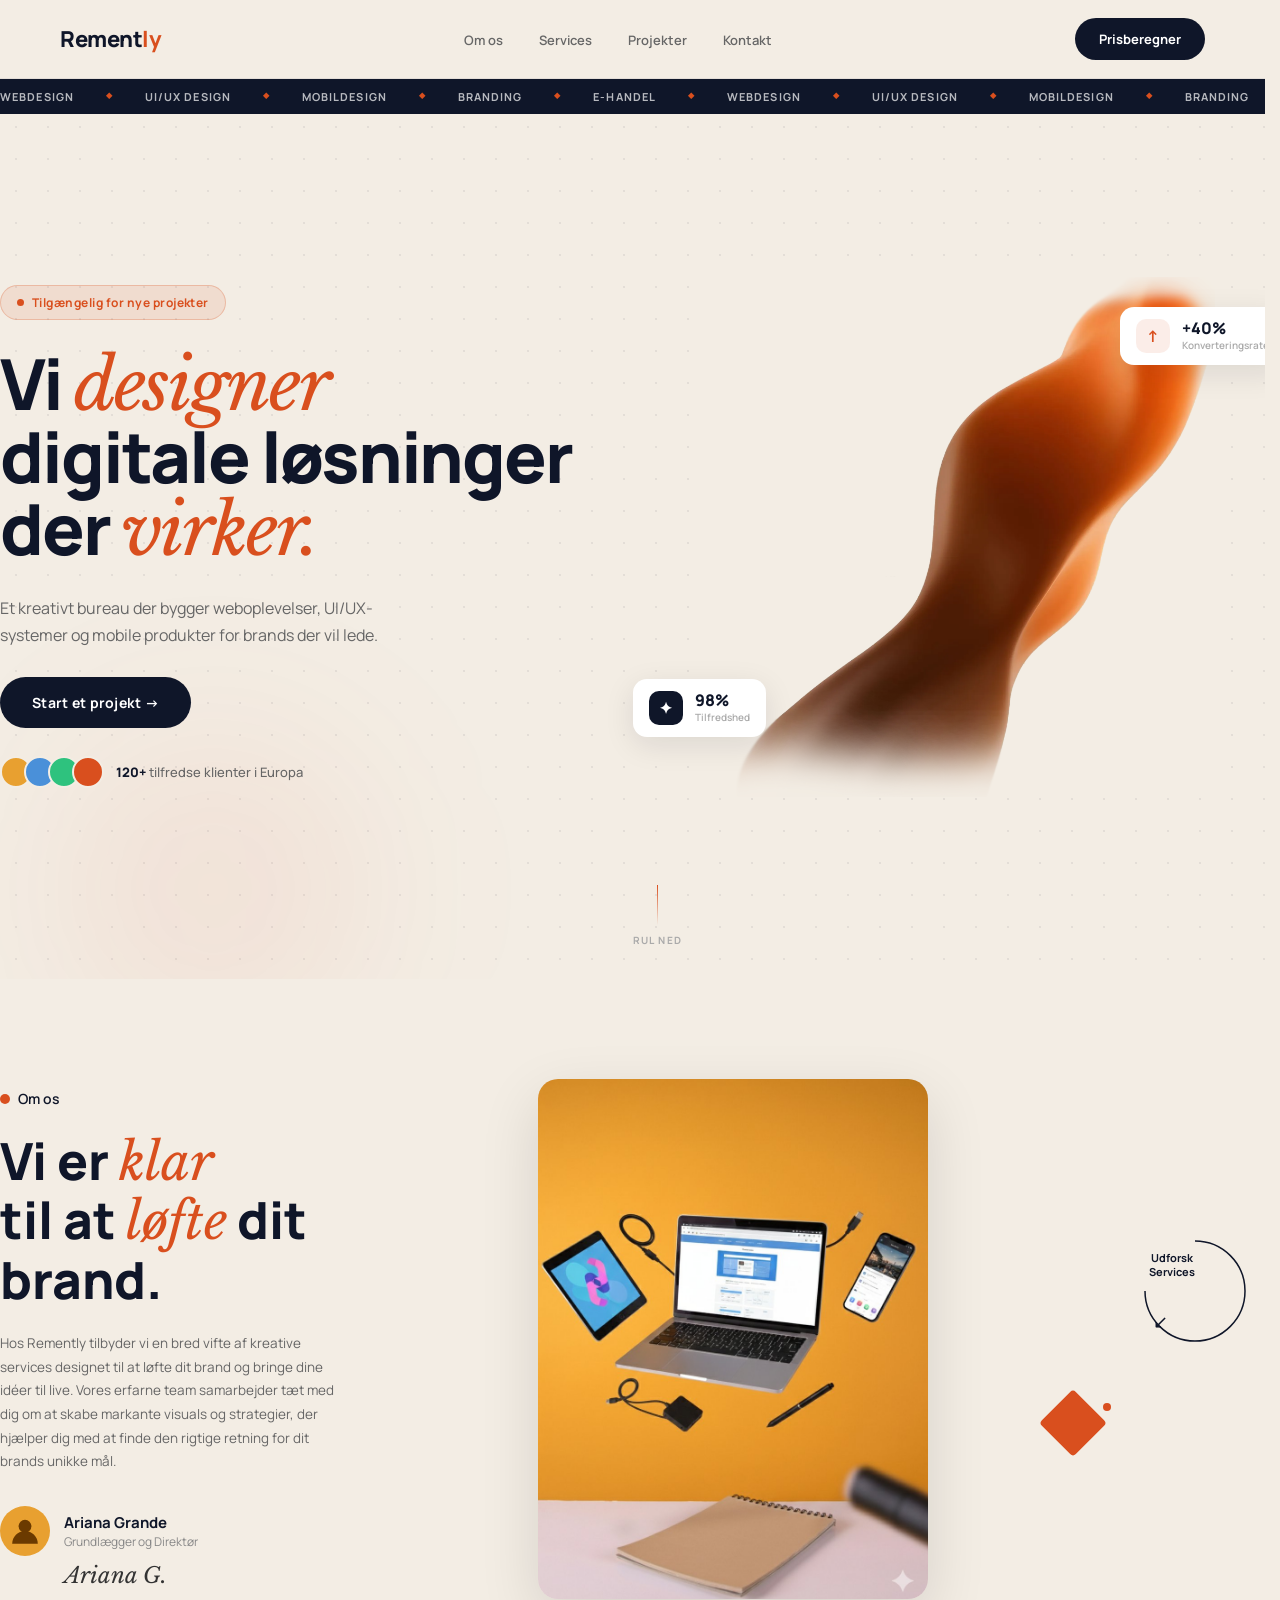
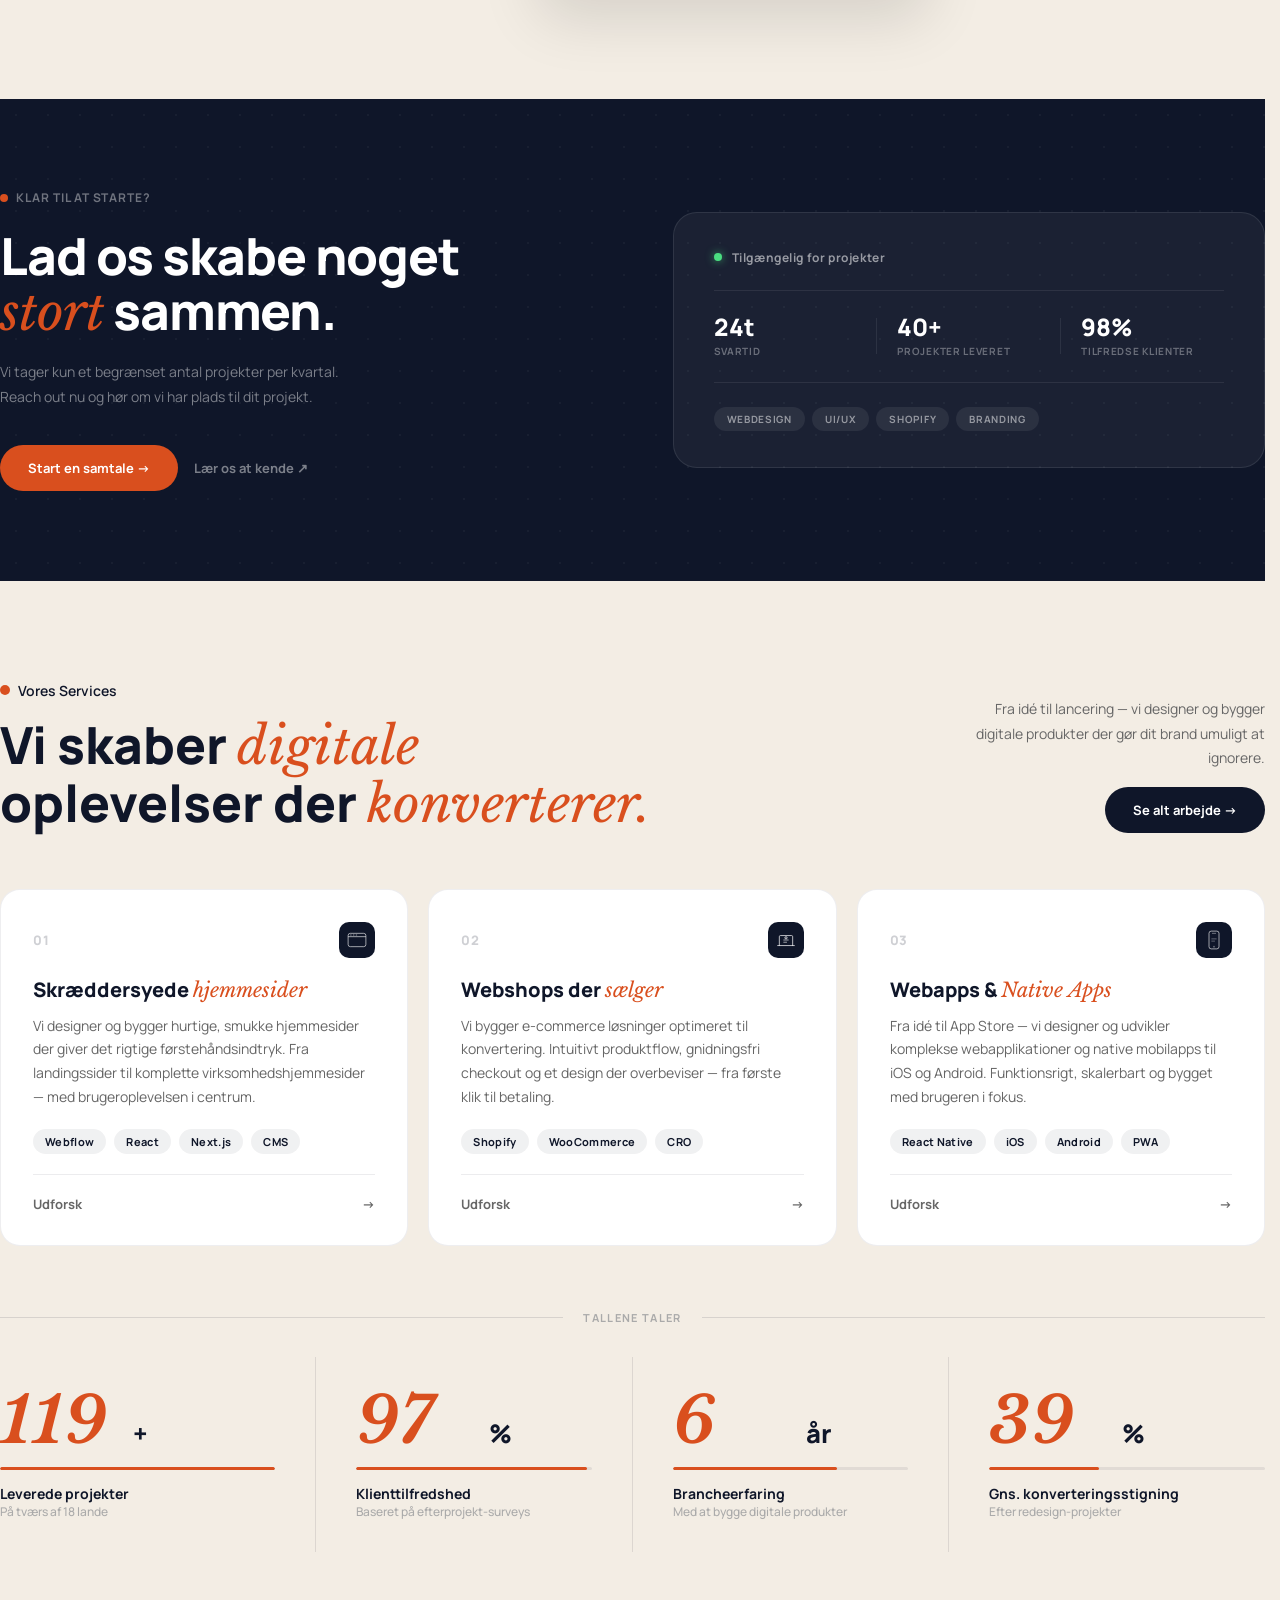
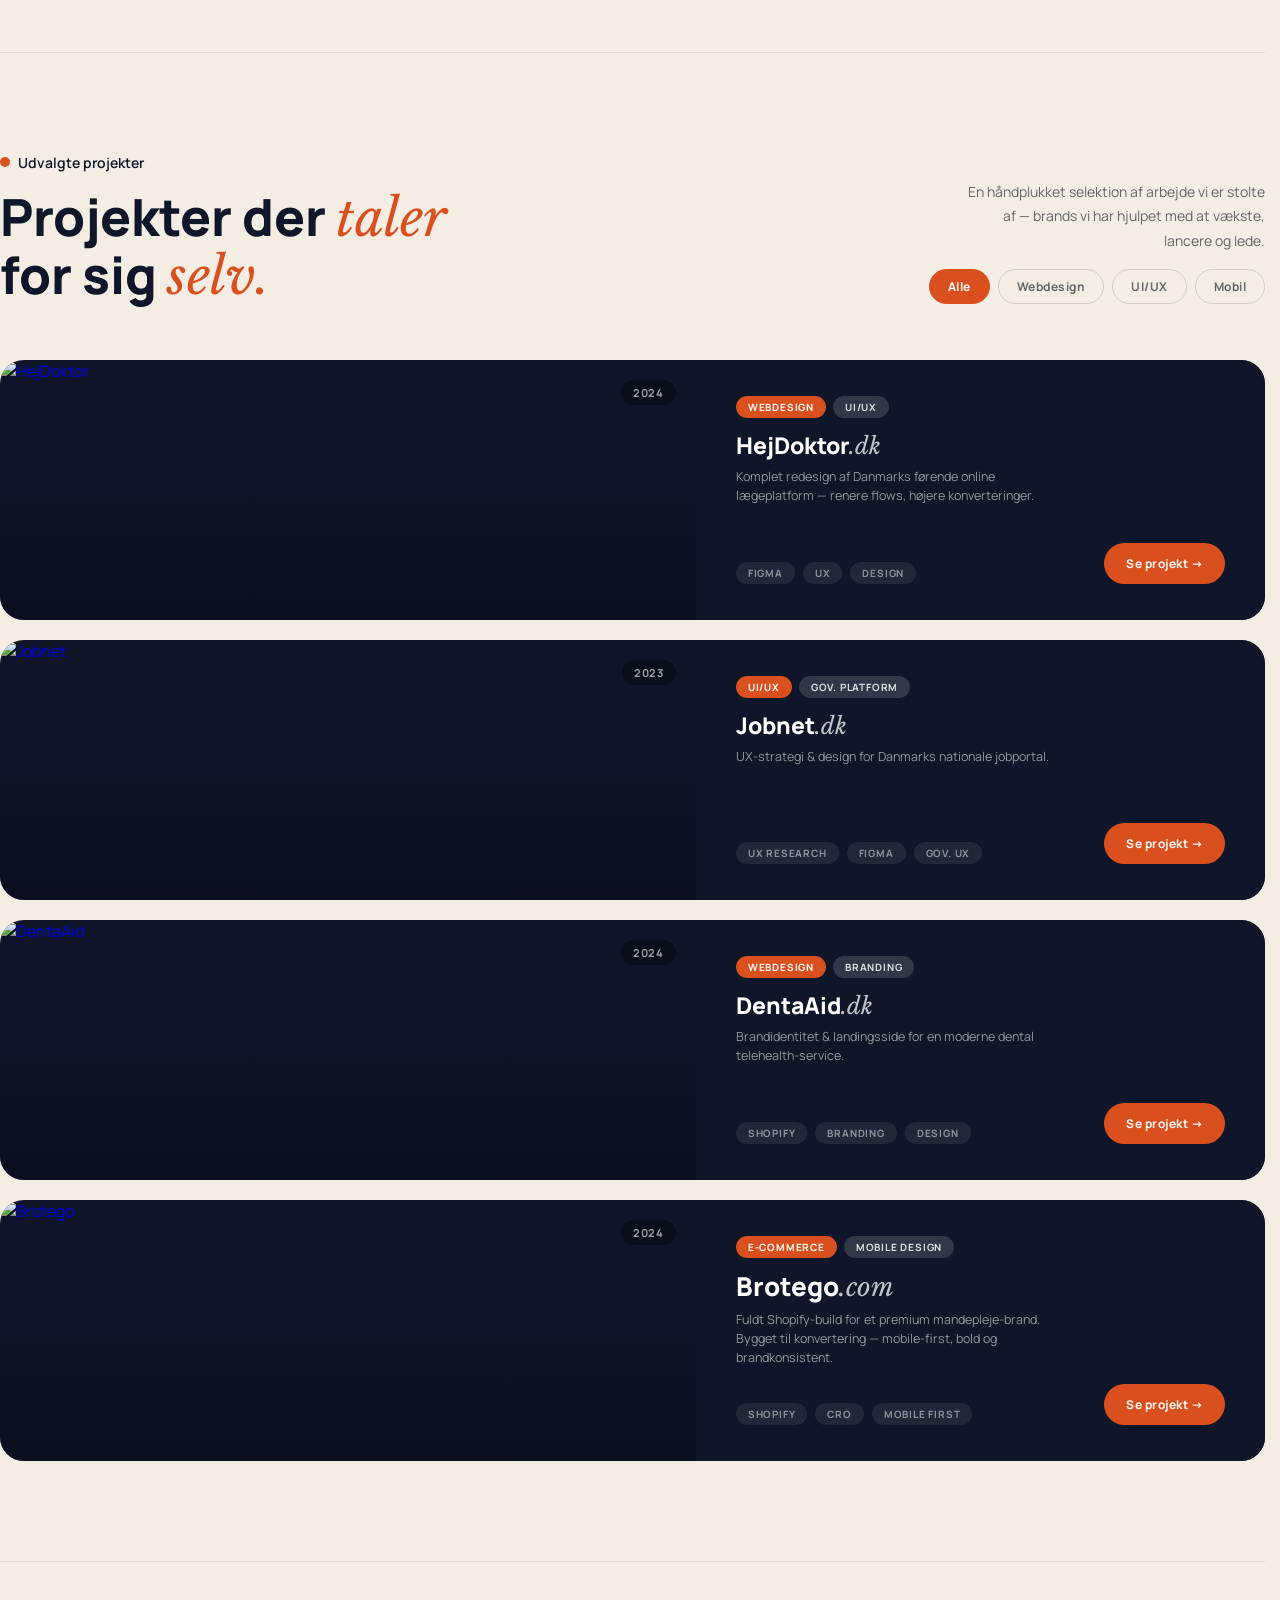
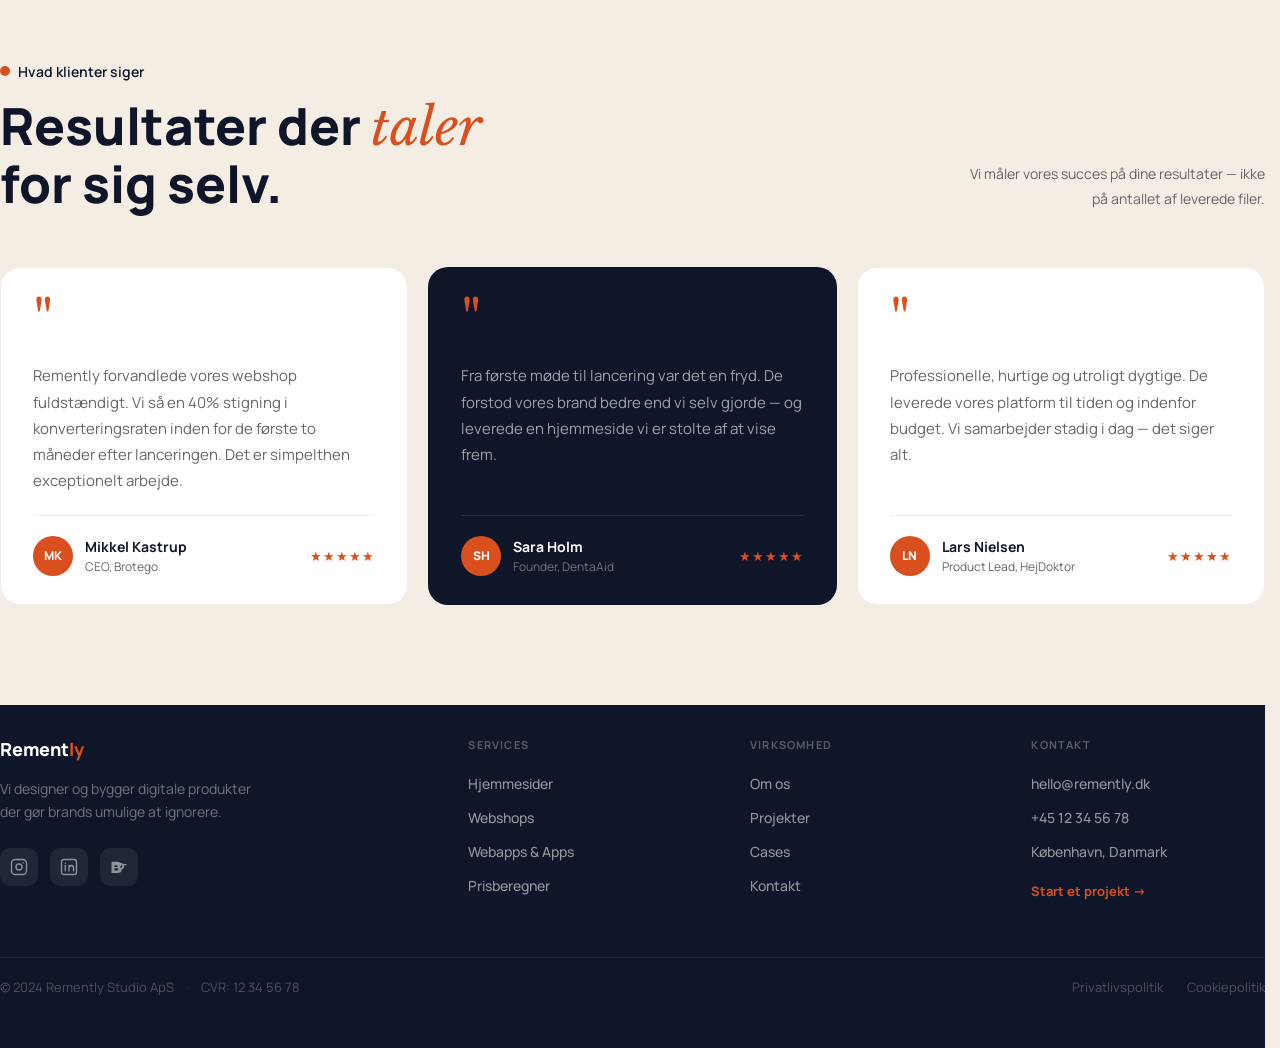
==== commit c48904b0: "Rebrand to Remently, nav/ticker/story layout fixes - Rename all Trovic references to Remently across" ====
--- a/index.html
+++ b/index.html
@@ -3,7 +3,7 @@
 <head>
 <meta charset="UTF-8">
 <meta name="viewport" content="width=device-width, initial-scale=1.0">
-<title>Trovic – Creative Agency</title>
+<title>Remently – Creative Agency</title>
 <link rel="preconnect" href="https://fonts.googleapis.com">
 <link rel="preconnect" href="https://fonts.gstatic.com" crossorigin>
 <link href="https://fonts.googleapis.com/css2?family=Manrope:wght@400;500;600;700;800&family=Libre+Baskerville:ital,wght@0,400;0,700;1,400&display=swap" rel="stylesheet">
@@ -13,15 +13,15 @@
 
 <nav class="site-nav">
   <div class="nav-inner">
-    <a href="index.html" class="nav-logo">Tro<span>vic</span></a>
+    <a href="index.html" class="nav-logo">Rement<span>ly</span></a>
     <ul class="nav-links">
       <li><a href="about.html">Om os</a></li>
       <li><a href="index.html#services">Services</a></li>
       <li><a href="index.html#projects">Projekter</a></li>
-      <li><a href="priser.html">Priser</a></li>
+      
       <li><a href="contact.html">Kontakt</a></li>
     </ul>
-    <a href="contact.html" class="nav-cta">Tag kontakt</a>
+    <a href="priser.html" class="nav-cta">Prisberegner</a>
   </div>
 </nav>
 <script src="nav.js"></script>
@@ -32,16 +32,30 @@
   <div class="orb orb-2"></div>
   <div class="hero-ticker">
     <div class="ticker-track">
-      <span>Webdesign</span><span class="ticker-dot">◆</span>
-      <span>UI/UX Design</span><span class="ticker-dot">◆</span>
-      <span>Mobildesign</span><span class="ticker-dot">◆</span>
-      <span>Branding</span><span class="ticker-dot">◆</span>
-      <span>E-handel</span><span class="ticker-dot">◆</span>
-      <span>Webdesign</span><span class="ticker-dot">◆</span>
-      <span>UI/UX Design</span><span class="ticker-dot">◆</span>
-      <span>Mobildesign</span><span class="ticker-dot">◆</span>
-      <span>Branding</span><span class="ticker-dot">◆</span>
-      <span>E-handel</span><span class="ticker-dot">◆</span>
+      <div class="ticker-set" aria-hidden="false">
+        <span>Webdesign</span><span class="ticker-dot">◆</span>
+        <span>UI/UX Design</span><span class="ticker-dot">◆</span>
+        <span>Mobildesign</span><span class="ticker-dot">◆</span>
+        <span>Branding</span><span class="ticker-dot">◆</span>
+        <span>E-handel</span><span class="ticker-dot">◆</span>
+        <span>Webdesign</span><span class="ticker-dot">◆</span>
+        <span>UI/UX Design</span><span class="ticker-dot">◆</span>
+        <span>Mobildesign</span><span class="ticker-dot">◆</span>
+        <span>Branding</span><span class="ticker-dot">◆</span>
+        <span>E-handel</span><span class="ticker-dot">◆</span>
+      </div>
+      <div class="ticker-set" aria-hidden="true">
+        <span>Webdesign</span><span class="ticker-dot">◆</span>
+        <span>UI/UX Design</span><span class="ticker-dot">◆</span>
+        <span>Mobildesign</span><span class="ticker-dot">◆</span>
+        <span>Branding</span><span class="ticker-dot">◆</span>
+        <span>E-handel</span><span class="ticker-dot">◆</span>
+        <span>Webdesign</span><span class="ticker-dot">◆</span>
+        <span>UI/UX Design</span><span class="ticker-dot">◆</span>
+        <span>Mobildesign</span><span class="ticker-dot">◆</span>
+        <span>Branding</span><span class="ticker-dot">◆</span>
+        <span>E-handel</span><span class="ticker-dot">◆</span>
+      </div>
     </div>
   </div>
   <div class="container hero-inner">
@@ -91,7 +105,7 @@
       <div class="about-left reveal">
         <div class="label"><span class="label-dot"></span>Om os</div>
         <h1 class="about-headline">Vi er <em>klar</em><br>til at <em>løfte</em> dit<br>brand.</h1>
-        <p class="body-text">Hos Trovic tilbyder vi en bred vifte af kreative services designet til at løfte dit brand og bringe dine idéer til live. Vores erfarne team samarbejder tæt med dig om at skabe markante visuals og strategier, der hjælper dig med at finde den rigtige retning for dit brands unikke mål.</p>
+        <p class="body-text">Hos Remently tilbyder vi en bred vifte af kreative services designet til at løfte dit brand og bringe dine idéer til live. Vores erfarne team samarbejder tæt med dig om at skabe markante visuals og strategier, der hjælper dig med at finde den rigtige retning for dit brands unikke mål.</p>
         <div class="author">
           <div class="author-row">
             <div class="author-avatar">
@@ -193,7 +207,7 @@
           </div>
         </div>
         <div class="svc-body">
-          <h3 class="svc-title">Skræddersyede hjemmesider</h3>
+          <h3 class="svc-title">Skræddersyede <em>hjemmesider</em></h3>
           <p class="svc-desc">Vi designer og bygger hurtige, smukke hjemmesider der giver det rigtige førstehåndsindtryk. Fra landingssider til komplette virksomhedshjemmesider — med brugeroplevelsen i centrum.</p>
         </div>
         <div class="svc-tags"><span class="svc-tag">Webflow</span><span class="svc-tag">React</span><span class="svc-tag">Next.js</span><span class="svc-tag">CMS</span></div>
@@ -334,7 +348,7 @@
     <div class="testi-grid">
       <div class="testi-card reveal" style="transition-delay:0.05s;">
         <div class="testi-quote">"</div>
-        <p class="testi-text">Trovic forvandlede vores webshop fuldstændigt. Vi så en 40% stigning i konverteringsraten inden for de første to måneder efter lanceringen. Det er simpelthen exceptionelt arbejde.</p>
+        <p class="testi-text">Remently forvandlede vores webshop fuldstændigt. Vi så en 40% stigning i konverteringsraten inden for de første to måneder efter lanceringen. Det er simpelthen exceptionelt arbejde.</p>
         <div class="testi-author">
           <div class="testi-avatar">MK</div>
           <div>
@@ -379,7 +393,7 @@
 
       <!-- Brand -->
       <div class="footer-brand">
-        <a href="index.html" class="footer-logo">Tro<span>vic</span></a>
+        <a href="index.html" class="footer-logo">Rement<span>ly</span></a>
         <p class="footer-tagline">Vi designer og bygger digitale produkter der gør brands umulige at ignorere.</p>
         <div class="footer-socials">
           <a href="#" class="footer-social" aria-label="Instagram">
@@ -420,7 +434,7 @@
       <div class="footer-col">
         <div class="footer-col-title">Kontakt</div>
         <ul class="footer-nav footer-contact">
-          <li><a href="mailto:hello@trovic.dk">hello@trovic.dk</a></li>
+          <li><a href="mailto:hello@remently.dk">hello@remently.dk</a></li>
           <li><a href="tel:+4512345678">+45 12 34 56 78</a></li>
           <li><span>København, Danmark</span></li>
           <li>
@@ -433,7 +447,7 @@
 
     <div class="footer-bottom">
       <div class="footer-bottom-left">
-        <span>© 2024 Trovic Studio ApS</span>
+        <span>© 2024 Remently Studio ApS</span>
         <span class="footer-divider">·</span>
         <span>CVR: 12 34 56 78</span>
       </div>
--- a/styles.css
+++ b/styles.css
@@ -168,6 +168,7 @@
 	border: none;
 	cursor: pointer;
 	transition: background 0.2s, transform 0.2s;
+	text-decoration: none;
 }
 
 .nav-cta:hover {
@@ -235,13 +236,20 @@
 }
 
 .ticker-track {
+	display: flex;
+	white-space: nowrap;
+	animation: ticker 30s linear infinite;
+	will-change: transform;
+}
+
+.ticker-set {
 	display: inline-flex;
 	gap: 32px;
-	white-space: nowrap;
-	animation: ticker 22s linear infinite;
-}
-
-.ticker-track span {
+	padding-right: 32px;
+	flex-shrink: 0;
+}
+
+.ticker-set span {
 	font-size: 11px;
 	font-weight: 700;
 	letter-spacing: 0.1em;
@@ -258,7 +266,6 @@
 	from {
 		transform: translateX(0);
 	}
-
 	to {
 		transform: translateX(-50%);
 	}
@@ -2463,6 +2470,18 @@
 /* ── STORY ───────────────────────────────────────── */
 .story { padding: 100px 0; }
 .story-grid { display: grid; grid-template-columns: 1fr 1fr; gap: 100px; align-items: center; }
+.story-centered { max-width: 800px; margin: 0 auto; text-align: center; margin-bottom: 72px; }
+.story-centered .story-label { justify-content: center; }
+.story-centered .story-headline { margin-left: auto; margin-right: auto; }
+.story-body-cols { display: grid; grid-template-columns: 1fr 1fr; gap: 32px; text-align: left; margin-top: 8px; }
+.story-timeline-h { display: grid; grid-template-columns: repeat(4, 1fr); gap: 0; border-top: 2px solid rgba(15,22,41,0.08); padding-top: 0; }
+.timeline-h-item { position: relative; padding: 32px 32px 0 0; }
+.timeline-h-item::before { content: ''; position: absolute; top: -2px; left: 0; width: 100%; height: 2px; background: transparent; transition: background 0.2s; }
+.timeline-h-item:hover::before { background: var(--orange); }
+.timeline-h-dot { width: 10px; height: 10px; border-radius: 50%; background: var(--cream); border: 2px solid rgba(15,22,41,0.2); position: absolute; top: -6px; left: 0; transition: border-color 0.2s, background 0.2s; }
+.timeline-h-item:hover .timeline-h-dot { border-color: var(--orange); background: var(--orange); }
+.timeline-h-year { font-size: 10px; font-weight: 800; letter-spacing: 0.1em; text-transform: uppercase; color: var(--orange); margin-bottom: 10px; }
+.timeline-h-text { font-size: 13px; font-weight: 600; color: var(--dark); line-height: 1.6; }
 .story-label {
   display: flex; align-items: center; gap: 8px; margin-bottom: 24px;
   font-size: 12px; font-weight: 700; letter-spacing: 0.08em;
@@ -2686,6 +2705,10 @@
   .hero-inner { grid-template-columns: 1fr; gap: 60px; }
   .hero-visual { height: 240px; }
   .story-grid { grid-template-columns: 1fr; gap: 56px; }
+  .story-body-cols { grid-template-columns: 1fr; gap: 0; }
+  .story-timeline-h { grid-template-columns: repeat(2, 1fr); }
+  .story-centered { text-align: left; }
+  .story-centered .story-label { justify-content: flex-start; }
   .team-grid { grid-template-columns: repeat(2, 1fr); }
   .stats-strip-grid { grid-template-columns: repeat(2, 1fr); row-gap: 40px; }
   .stat-cell { border-right: none; border-bottom: 1px solid rgba(255,255,255,0.07); padding-bottom: 28px; }
@@ -2701,6 +2724,9 @@
   .process-steps { grid-template-columns: 1fr; }
   .hero-visual { display: none; }
   .cta-btns { flex-direction: column; }
+  .story-timeline-h { grid-template-columns: 1fr; border-top: none; }
+  .timeline-h-item { border-top: 2px solid rgba(15,22,41,0.08); padding-top: 28px; padding-bottom: 0; margin-bottom: 24px; }
+  .timeline-h-dot { top: 22px; }
 }
 
 /* ══════════════════════════════════════
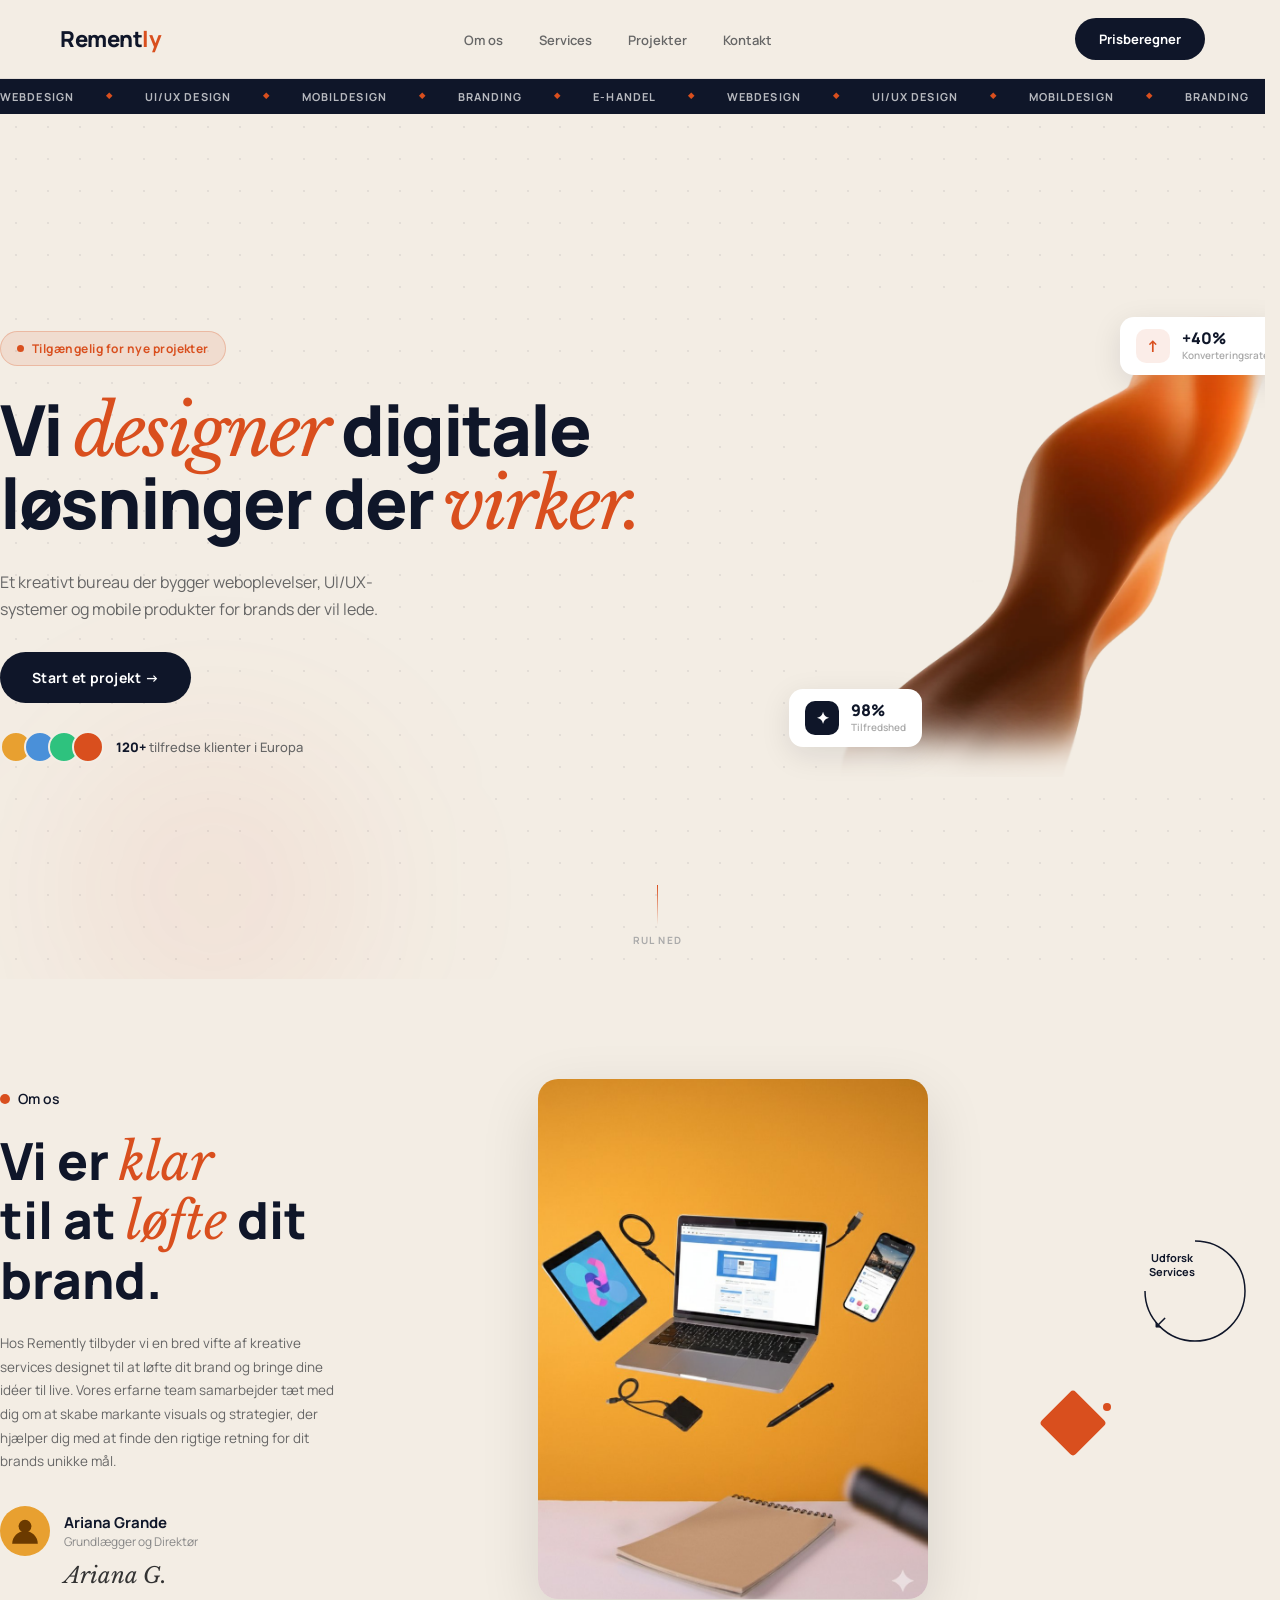
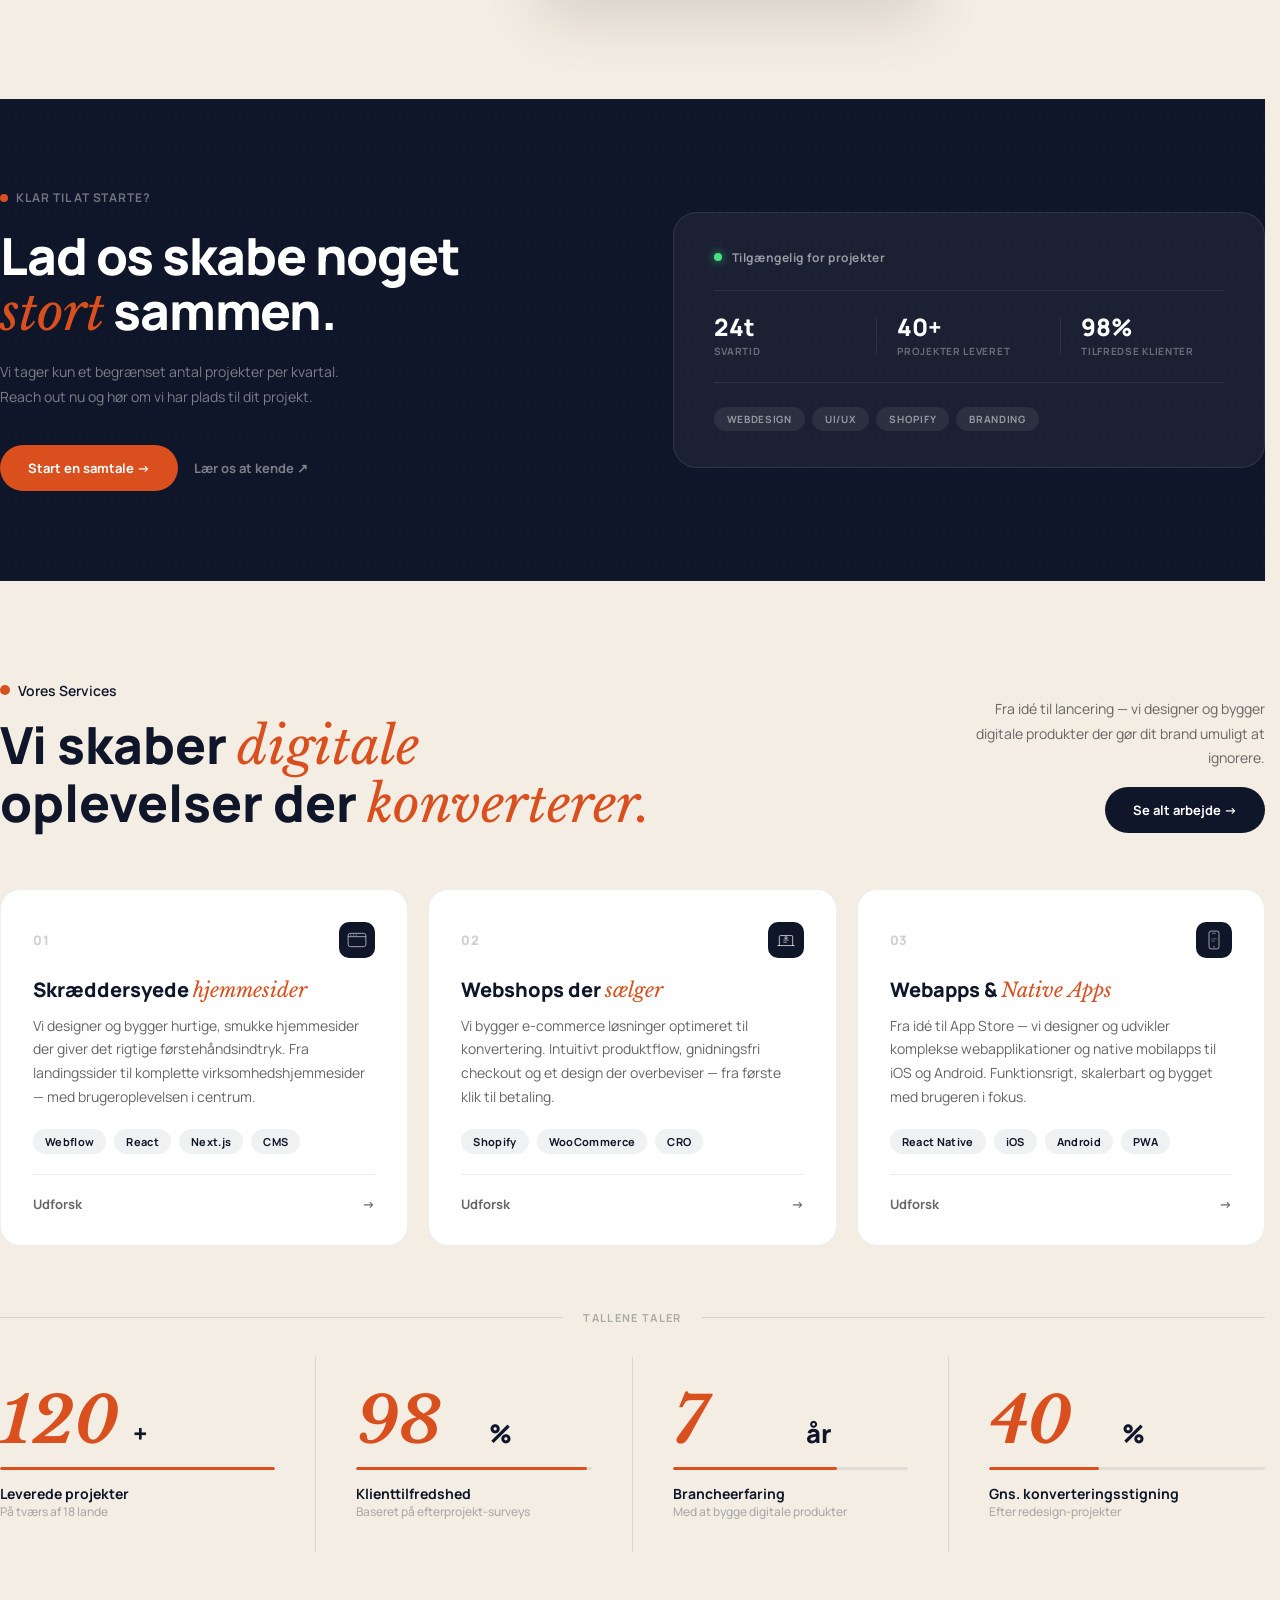
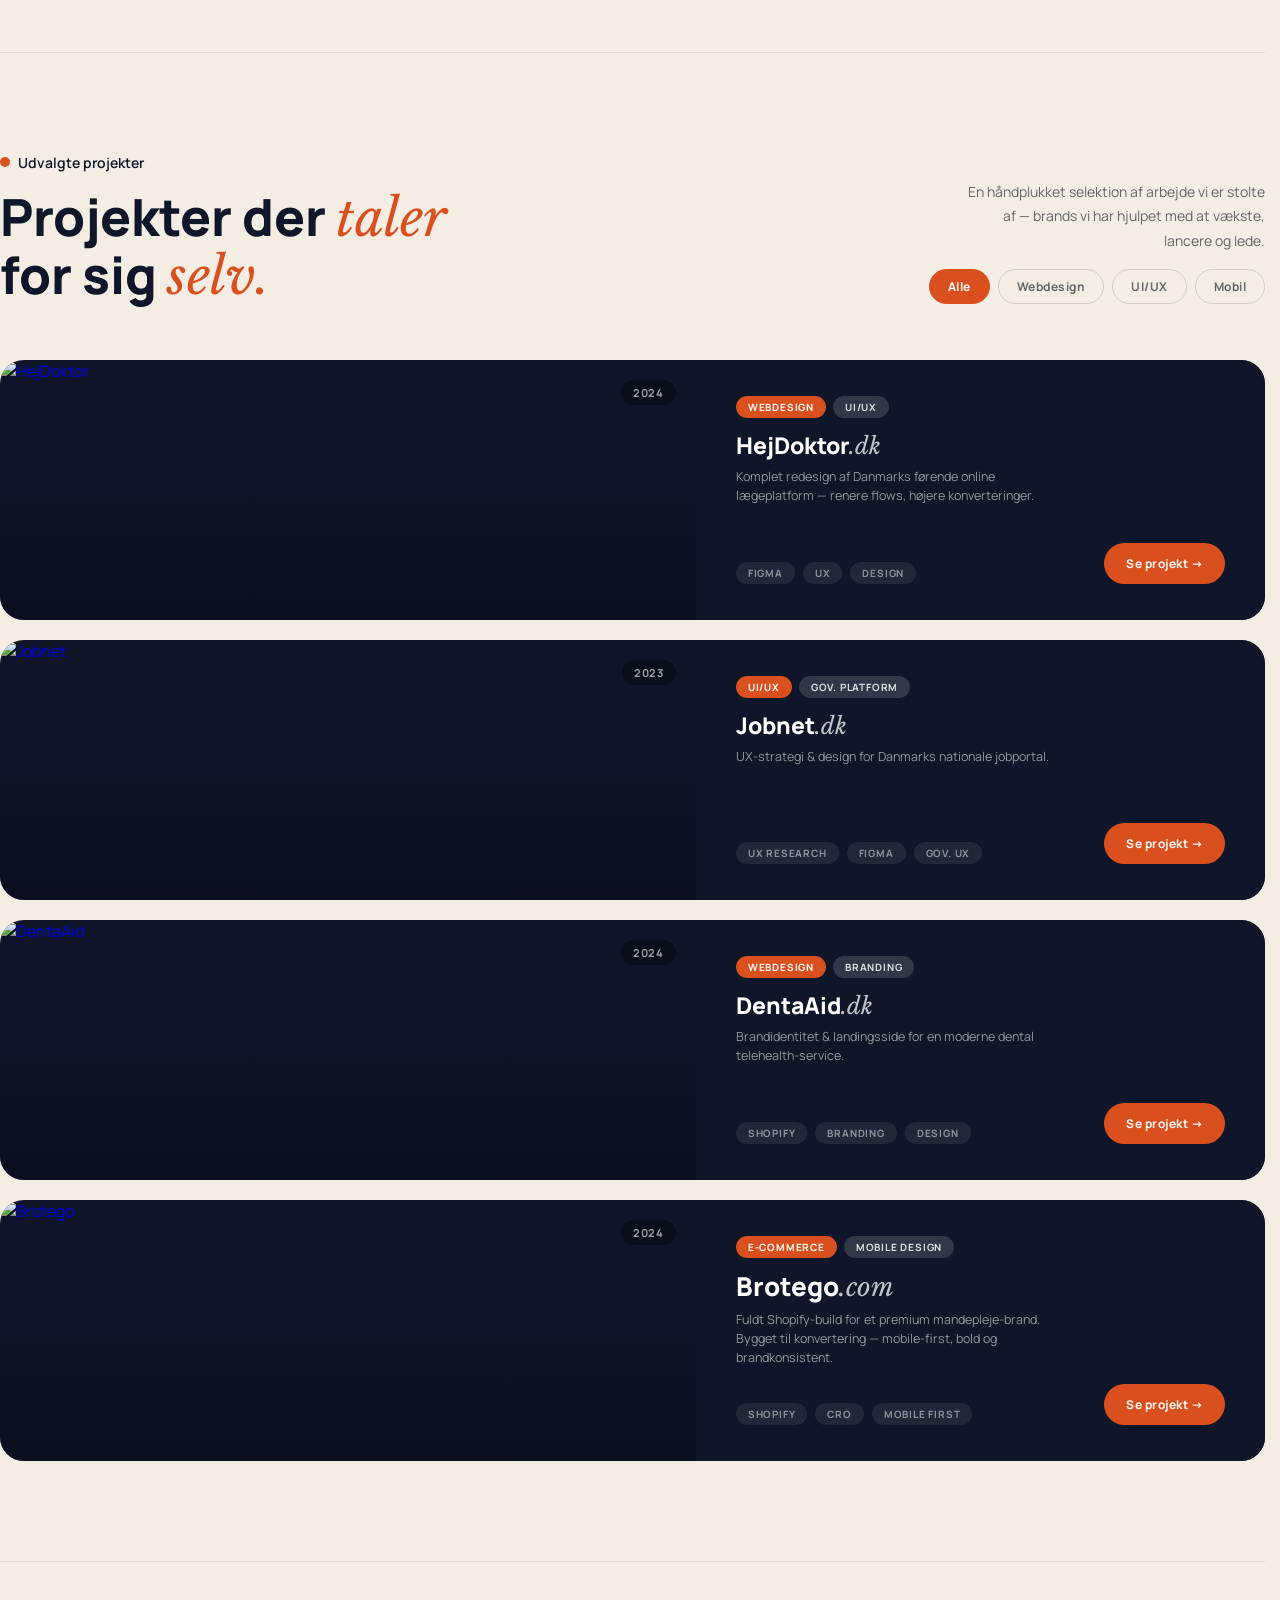
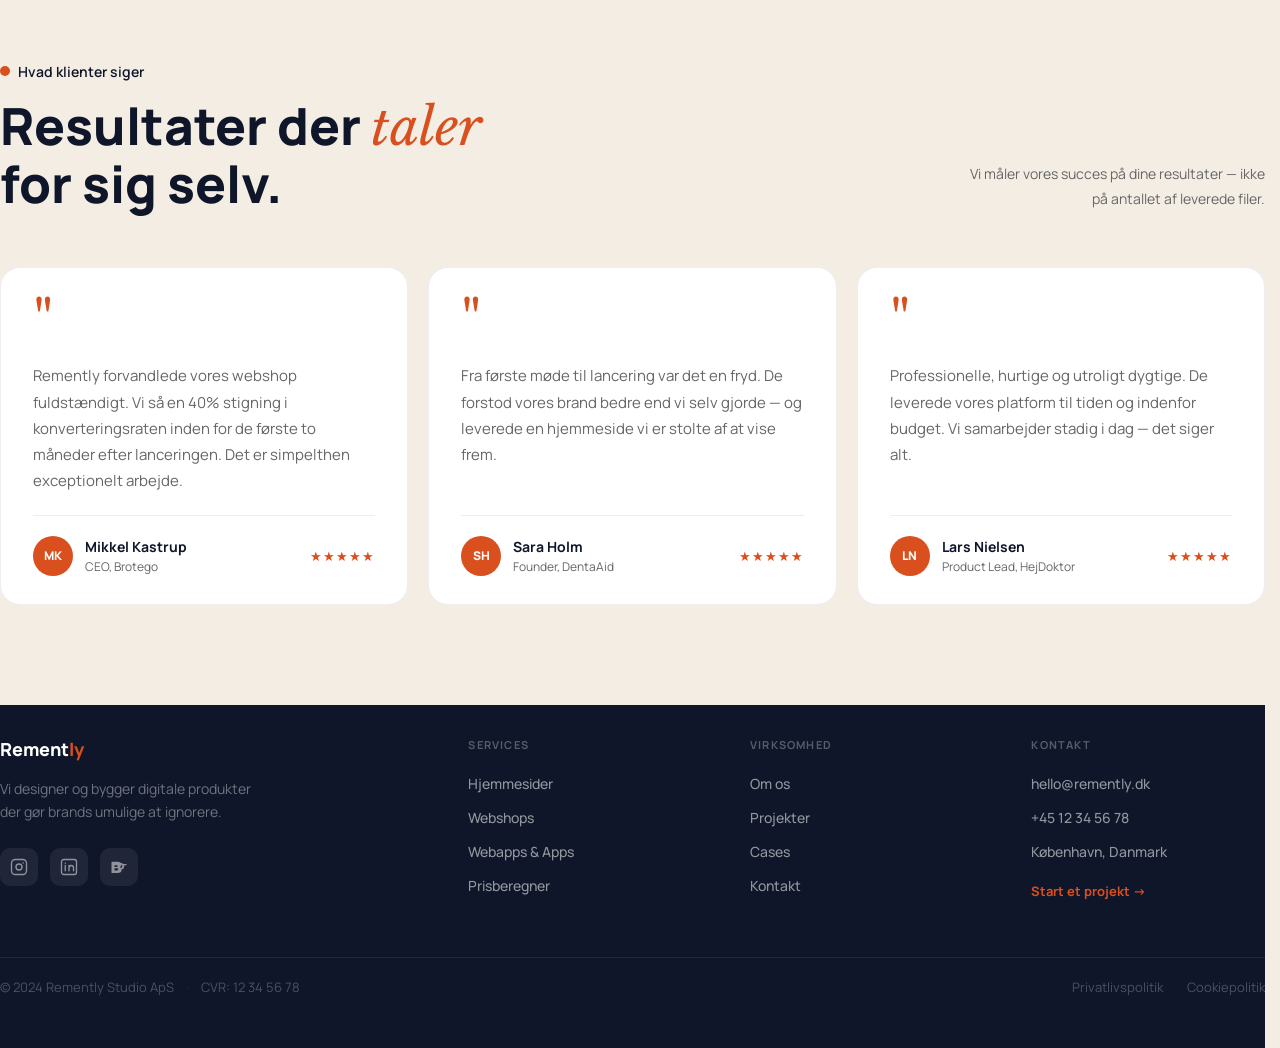
==== commit bfa14a19: "Separate JS/CSS, add service pages, optimise styles - Extract all inline JS from HTML into external " ====
--- a/index.html
+++ b/index.html
@@ -61,11 +61,7 @@
   <div class="container hero-inner">
     <div class="hero-left">
       <div class="hero-badge"><span class="badge-dot"></span>Tilgængelig for nye projekter</div>
-      <h1 class="hero-headline">
-        <span class="line line-1">Vi <em>designer</em></span>
-        <span class="line line-2">digitale løsninger</span>
-        <span class="line line-3">der <em>virker.</em></span>
-      </h1>
+      <h1 class="hero-headline">Vi <em>designer</em> digitale løsninger der <em>virker.</em></h1>
       <p class="hero-sub">Et kreativt bureau der bygger weboplevelser, UI/UX-systemer og mobile produkter for brands der vil lede.</p>
       <div class="hero-actions">
         <button class="btn-primary">Start et projekt →</button>
@@ -199,7 +195,7 @@
       </div>
     </div>
     <div class="cards">
-      <div class="svc-card reveal" style="transition-delay:0.05s;">
+      <a class="svc-card reveal" href="hjemmesider.html" style="transition-delay:0.05s;">
         <div class="svc-top">
           <span class="svc-num">01</span>
           <div class="svc-icon">
@@ -212,8 +208,8 @@
         </div>
         <div class="svc-tags"><span class="svc-tag">Webflow</span><span class="svc-tag">React</span><span class="svc-tag">Next.js</span><span class="svc-tag">CMS</span></div>
         <div class="svc-link"><span>Udforsk</span><span class="svc-arrow">→</span></div>
-      </div>
-      <div class="svc-card reveal" style="transition-delay:0.18s;">
+      </a>
+      <a class="svc-card reveal" href="webshops.html" style="transition-delay:0.18s;">
         <div class="svc-top">
           <span class="svc-num">02</span>
           <div class="svc-icon">
@@ -226,8 +222,8 @@
         </div>
         <div class="svc-tags"><span class="svc-tag">Shopify</span><span class="svc-tag">WooCommerce</span><span class="svc-tag">CRO</span></div>
         <div class="svc-link"><span>Udforsk</span><span class="svc-arrow">→</span></div>
-      </div>
-      <div class="svc-card reveal" style="transition-delay:0.3s;">
+      </a>
+      <a class="svc-card reveal" href="apps.html" style="transition-delay:0.3s;">
         <div class="svc-top">
           <span class="svc-num">03</span>
           <div class="svc-icon">
@@ -240,7 +236,7 @@
         </div>
         <div class="svc-tags"><span class="svc-tag">React Native</span><span class="svc-tag">iOS</span><span class="svc-tag">Android</span><span class="svc-tag">PWA</span></div>
         <div class="svc-link"><span>Udforsk</span><span class="svc-arrow">→</span></div>
-      </div>
+      </a>
     </div>
     <div class="stats-section">
       <div class="stats-divider reveal"><span class="stats-divider-line"></span><span class="stats-divider-label">Tallene taler</span><span class="stats-divider-line"></span></div>
@@ -358,7 +354,7 @@
           <div class="testi-stars">★★★★★</div>
         </div>
       </div>
-      <div class="testi-card testi-card-dark reveal" style="transition-delay:0.18s;">
+      <div class="testi-card reveal" style="transition-delay:0.18s;">
         <div class="testi-quote">"</div>
         <p class="testi-text">Fra første møde til lancering var det en fryd. De forstod vores brand bedre end vi selv gjorde — og leverede en hjemmeside vi er stolte af at vise frem.</p>
         <div class="testi-author">
@@ -459,62 +455,6 @@
   </div>
 </footer>
 
-<script>
-  // Filter pills
-  document.querySelectorAll('.filter-pill').forEach(btn => {
-    btn.addEventListener('click', () => {
-      document.querySelectorAll('.filter-pill').forEach(b => b.classList.remove('active'));
-      btn.classList.add('active');
-    });
-  });
-
-  // Count-up animation
-  function animateCount(el, target, duration = 1400) {
-    let start = null;
-    const step = ts => {
-      if (!start) start = ts;
-      const p = Math.min((ts - start) / duration, 1);
-      const eased = 1 - Math.pow(1 - p, 4);
-      el.textContent = Math.floor(eased * target);
-      if (p < 1) requestAnimationFrame(step);
-      else el.textContent = target;
-    };
-    requestAnimationFrame(step);
-  }
-
-  // Stats observer
-  const statsObs = new IntersectionObserver(entries => {
-    entries.forEach((entry, i) => {
-      if (entry.isIntersecting && !entry.target.classList.contains('visible')) {
-        setTimeout(() => {
-          entry.target.classList.add('visible');
-          const countEl = entry.target.querySelector('.stat-count');
-          animateCount(countEl, parseInt(entry.target.dataset.target));
-        }, i * 120);
-      }
-    });
-  }, { threshold: 0.2 });
-  document.querySelectorAll('.stat-item').forEach(el => statsObs.observe(el));
-
-  // Universal reveal observer (about, services, projects headers + cards)
-  const revealObs = new IntersectionObserver(entries => {
-    entries.forEach(entry => {
-      if (entry.isIntersecting && !entry.target.classList.contains('visible')) {
-        entry.target.classList.add('visible');
-      }
-    });
-  }, { threshold: 0.08, rootMargin: '0px 0px -30px 0px' });
-  document.querySelectorAll('.reveal').forEach(el => revealObs.observe(el));
-
-  // Smooth scroll without URL hash change
-  document.querySelectorAll('a[href^="#"]').forEach(link => {
-    link.addEventListener('click', e => {
-      const target = document.querySelector(link.getAttribute('href'));
-      if (!target) return;
-      e.preventDefault();
-      target.scrollIntoView({ behavior: 'smooth', block: 'start' });
-    });
-  });
-</script>
+<script src="index.js"></script>
 </body>
 </html>
--- a/styles.css
+++ b/styles.css
@@ -198,7 +198,7 @@
 .orb {
 	position: absolute;
 	border-radius: 50%;
-	filter: blur(80px);
+	filter: blur(90px);
 	pointer-events: none;
 	z-index: 0;
 }
@@ -274,11 +274,9 @@
 .hero-inner {
 	flex: 1;
 	display: grid;
-	grid-template-columns: 1fr 1fr;
+	grid-template-columns: 60% 1fr;
 	align-items: center;
 	gap: 60px;
-	padding-top: 80px;
-	padding-bottom: 100px;
 	position: relative;
 	z-index: 2;
 }
@@ -335,8 +333,6 @@
 	line-height: 1.02;
 	color: var(--dark);
 	letter-spacing: -0.03em;
-	display: flex;
-	flex-direction: column;
 }
 
 .hero-headline em {
@@ -369,16 +365,12 @@
 	line-height: 1.7;
 	color: var(--mid);
 	max-width: 420px;
-	opacity: 0;
-	animation: fadeUp 0.7s ease 0.7s forwards;
 }
 
 .hero-actions {
 	display: flex;
 	align-items: center;
 	gap: 16px;
-	opacity: 0;
-	animation: fadeUp 0.7s ease 0.85s forwards;
 }
 
 .btn-primary {
@@ -394,6 +386,7 @@
 	border-radius: 100px;
 	border: none;
 	cursor: pointer;
+	text-decoration: none;
 	transition: background 0.2s, transform 0.2s, box-shadow 0.2s;
 	letter-spacing: 0.02em;
 }
@@ -1015,6 +1008,8 @@
 	overflow: hidden;
 	border: 1.5px solid rgba(15,22,41,0.07);
 	transition: transform .25s, box-shadow .25s;
+	text-decoration: none;
+	color: inherit;
 }
 .svc-card:hover {
 	transform: translateY(-4px);
@@ -1506,8 +1501,7 @@
 	font-family: "Manrope", sans-serif;
 }
 
-.filter-pill:hover,
-.filter-pill.active {
+.filter-pill:hover {
 	background: var(--dark);
 	color: #fff;
 	border-color: var(--dark);
@@ -1515,6 +1509,7 @@
 
 .filter-pill.active {
 	background: var(--orange);
+	color: #fff;
 	border-color: var(--orange);
 }
 
@@ -2217,6 +2212,32 @@
 		text-align: center;
 	}
 	.testi-grid { grid-template-columns: 1fr; }
+
+	/* ABOUT PAGE */
+	.hero-visual { height: 240px; }
+	.story-grid { grid-template-columns: 1fr; gap: 56px; }
+	.story-body-cols { grid-template-columns: 1fr; gap: 0; }
+	.story-timeline-h { grid-template-columns: repeat(2, 1fr); }
+	.story-centered { text-align: left; }
+	.story-centered .story-label { justify-content: flex-start; }
+	.team-grid { grid-template-columns: repeat(2, 1fr); }
+	.values-grid { grid-template-columns: repeat(2, 1fr); }
+	.process-steps { grid-template-columns: repeat(2, 1fr); gap: 40px; }
+	.process-steps::before { display: none; }
+	.stats-strip-grid { grid-template-columns: repeat(2, 1fr); row-gap: 40px; }
+	.stat-cell { border-right: none; border-bottom: 1px solid rgba(255,255,255,0.07); padding-bottom: 28px; }
+	.stat-cell:nth-child(even), .stat-cell:last-child { border-bottom: none; }
+	.team-header, .process-header { flex-direction: column; align-items: flex-start; gap: 16px; }
+	.team-sub, .process-sub { text-align: left; max-width: 100%; }
+
+	/* CONTACT PAGE */
+	.contact-hero-inner { flex-direction: column; align-items: flex-start; gap: 32px; }
+	.hero-availability { align-self: flex-start; }
+	.contact-grid { grid-template-columns: 1fr; gap: 48px; }
+	.faq-strip-inner { grid-template-columns: 1fr; gap: 40px; }
+
+	/* PRISER PAGE */
+	.type-grid { grid-template-columns: 1fr 1fr 1fr; }
 }
 
 /* ════════════════════════════════════════════════
@@ -2240,6 +2261,11 @@
 	.hero {
 		min-height: auto;
 	}
+	
+	.hero-ticker {
+		display: none;
+	}
+
 	.hero-inner {
 		padding-top: 48px;
 		padding-bottom: 56px;
@@ -2257,8 +2283,6 @@
 		align-items: stretch;
 		gap: 12px;
 	}
-	.btn-primary,
-	
 
 	/* SECTION */
 	.page-section {
@@ -2363,6 +2387,25 @@
 	footer {
 		padding: 36px 0;
 	}
+
+	/* ABOUT PAGE */
+	.team-grid { grid-template-columns: 1fr; }
+	.values-grid { grid-template-columns: 1fr; }
+	.process-steps { grid-template-columns: 1fr; }
+	.hero-visual { display: none; }
+	.cta-btns { flex-direction: column; }
+	.story-timeline-h { grid-template-columns: 1fr; border-top: none; }
+	.timeline-h-item { border-top: 2px solid rgba(15,22,41,0.08); padding-top: 28px; padding-bottom: 0; margin-bottom: 24px; }
+	.timeline-h-dot { top: 22px; }
+
+	/* CONTACT PAGE */
+	.contact-form-wrap { padding: 32px 24px; }
+	.form-row { grid-template-columns: 1fr; }
+
+	/* PRISER PAGE */
+	.type-grid { grid-template-columns: 1fr; }
+	.calc-hero { padding: 60px 0 40px; }
+	.result-card { padding: 32px 24px; }
 }
 
 /* ══════════════════════════════════════
@@ -2374,15 +2417,12 @@
   background: var(--dark);
   padding: 110px 0 100px;
   position: relative; overflow: hidden;
+  color: #fff;
 }
 .hero-dark::before {
   content: ''; position: absolute; inset: 0;
   background-image: radial-gradient(circle, rgba(255,255,255,0.04) 1px, transparent 1px);
   background-size: 32px 32px; pointer-events: none;
-}
-.orb {
-  position: absolute; border-radius: 50%;
-  filter: blur(90px); pointer-events: none;
 }
 .orb-1 { width: 500px; height: 500px; background: rgba(217,79,30,0.14); top: -150px; right: -80px; }
 .orb-2 { width: 300px; height: 300px; background: rgba(217,79,30,0.07); bottom: -60px; left: 5%; }
@@ -2424,7 +2464,6 @@
   font-size: 13px; font-weight: 700; color: rgba(255,255,255,0.55);
   text-decoration: none; transition: color 0.2s;
 }
-.hero-dark { color: #fff; }
 
 /* Hero right — floating cards */
 .hero-visual { position: relative; height: 360px; }
@@ -2447,6 +2486,79 @@
   background: rgba(255,255,255,0.08); color: rgba(255,255,255,0.6);
 }
 .fc-pill.active { background: var(--orange); color: #fff; }
+
+/* ── ABOUT HERO PANEL ───────────────────────────── */
+.about-hero-panel {
+  background: rgba(255,255,255,0.04);
+  border: 1px solid rgba(255,255,255,0.09);
+  border-radius: 24px;
+  padding: 36px;
+  display: flex;
+  flex-direction: column;
+  gap: 28px;
+}
+.ahp-stats {
+  display: grid;
+  grid-template-columns: 1fr 1fr;
+  gap: 24px;
+}
+.ahp-stat-val {
+  font-size: 34px;
+  font-weight: 800;
+  color: #fff;
+  line-height: 1;
+  margin-bottom: 6px;
+}
+.ahp-stat-val span {
+  font-size: 0.5em;
+  color: var(--orange);
+}
+.ahp-stat-lbl {
+  font-size: 11px;
+  font-weight: 600;
+  letter-spacing: 0.06em;
+  text-transform: uppercase;
+  color: rgba(255,255,255,0.35);
+}
+.ahp-divider {
+  height: 1px;
+  background: rgba(255,255,255,0.07);
+}
+.ahp-services-label {
+  font-size: 11px;
+  font-weight: 700;
+  letter-spacing: 0.07em;
+  text-transform: uppercase;
+  color: rgba(255,255,255,0.35);
+  margin-bottom: 12px;
+}
+.ahp-tags {
+  display: flex;
+  flex-wrap: wrap;
+  gap: 8px;
+}
+.ahp-tag {
+  font-size: 11px;
+  font-weight: 700;
+  letter-spacing: 0.05em;
+  text-transform: uppercase;
+  padding: 5px 14px;
+  border-radius: 100px;
+  background: rgba(255,255,255,0.07);
+  color: rgba(255,255,255,0.55);
+}
+.ahp-tag.active {
+  background: var(--orange);
+  color: #fff;
+}
+.ahp-location {
+  display: flex;
+  align-items: center;
+  gap: 7px;
+  font-size: 12px;
+  color: rgba(255,255,255,0.3);
+  font-weight: 500;
+}
 
 /* ── MANIFESTO ───────────────────────────────────── */
 .manifesto { padding: 120px 0; border-bottom: 1px solid rgba(15,22,41,0.08); }
@@ -2694,41 +2806,6 @@
 .cta-sub { font-size: 14px; line-height: 1.75; color: rgba(255,255,255,0.45); margin-bottom: 40px; }
 .cta-btns { display: flex; align-items: center; justify-content: center; gap: 16px; }
 
-/* ── RESPONSIVE ──────────────────────────────────── */
-@media (max-width: 1024px) {
-  .values-grid { grid-template-columns: repeat(2, 1fr); }
-  .process-steps { grid-template-columns: repeat(2, 1fr); gap: 40px; }
-  .process-steps::before { display: none; }
-}
-@media (max-width: 900px) {
-  .container { padding: 0 32px; }
-  .hero-inner { grid-template-columns: 1fr; gap: 60px; }
-  .hero-visual { height: 240px; }
-  .story-grid { grid-template-columns: 1fr; gap: 56px; }
-  .story-body-cols { grid-template-columns: 1fr; gap: 0; }
-  .story-timeline-h { grid-template-columns: repeat(2, 1fr); }
-  .story-centered { text-align: left; }
-  .story-centered .story-label { justify-content: flex-start; }
-  .team-grid { grid-template-columns: repeat(2, 1fr); }
-  .stats-strip-grid { grid-template-columns: repeat(2, 1fr); row-gap: 40px; }
-  .stat-cell { border-right: none; border-bottom: 1px solid rgba(255,255,255,0.07); padding-bottom: 28px; }
-  .stat-cell:nth-child(even), .stat-cell:last-child { border-bottom: none; }
-  .team-header, .process-header { flex-direction: column; align-items: flex-start; gap: 16px; }
-  .team-sub, .process-sub { text-align: left; max-width: 100%; }
-}
-@media (max-width: 600px) {
-  .container { padding: 0 20px; }
-  .nav-links { display: none; }
-  .team-grid { grid-template-columns: 1fr; }
-  .values-grid { grid-template-columns: 1fr; }
-  .process-steps { grid-template-columns: 1fr; }
-  .hero-visual { display: none; }
-  .cta-btns { flex-direction: column; }
-  .story-timeline-h { grid-template-columns: 1fr; border-top: none; }
-  .timeline-h-item { border-top: 2px solid rgba(15,22,41,0.08); padding-top: 28px; padding-bottom: 0; margin-bottom: 24px; }
-  .timeline-h-dot { top: 22px; }
-}
-
 /* ══════════════════════════════════════
    contact.html
 ══════════════════════════════════════ */
@@ -2792,13 +2869,6 @@
   text-transform: uppercase;
   color: rgba(255,255,255,0.45);
   margin-bottom: 24px;
-}
-
-.hero-label-dot {
-  width: 8px;
-  height: 8px;
-  background: var(--orange);
-  border-radius: 50%;
 }
 
 .contact-hero-headline {
@@ -3217,22 +3287,6 @@
 .faq-item.open .faq-answer {
   max-height: 200px;
   padding-bottom: 20px;
-}
-
-/* ── RESPONSIVE ──────────────────────────────────── */
-@media (max-width: 900px) {
-  .container { padding: 0 32px; }
-  .contact-hero-inner { flex-direction: column; align-items: flex-start; gap: 32px; }
-  .hero-availability { align-self: flex-start; }
-  .contact-grid { grid-template-columns: 1fr; gap: 48px; }
-  .faq-strip-inner { grid-template-columns: 1fr; gap: 40px; }
-}
-
-@media (max-width: 640px) {
-  .container { padding: 0 20px; }
-  .nav-links { display: none; }
-  .contact-form-wrap { padding: 32px 24px; }
-  .form-row { grid-template-columns: 1fr; }
 }
 
 /* ══════════════════════════════════════
@@ -3334,6 +3388,4 @@
 .footer-logo span{color:var(--orange);}
 .footer-copy{font-size:13px;}
 
-@media(max-width:900px){.container{padding:0 32px;}.type-grid{grid-template-columns:1fr 1fr 1fr;}}
-@media(max-width:600px){.container{padding:0 20px;}.nav-links{display:none;}.type-grid{grid-template-columns:1fr;}.calc-hero{padding:60px 0 40px;}.result-card{padding:32px 24px;}}
-
+
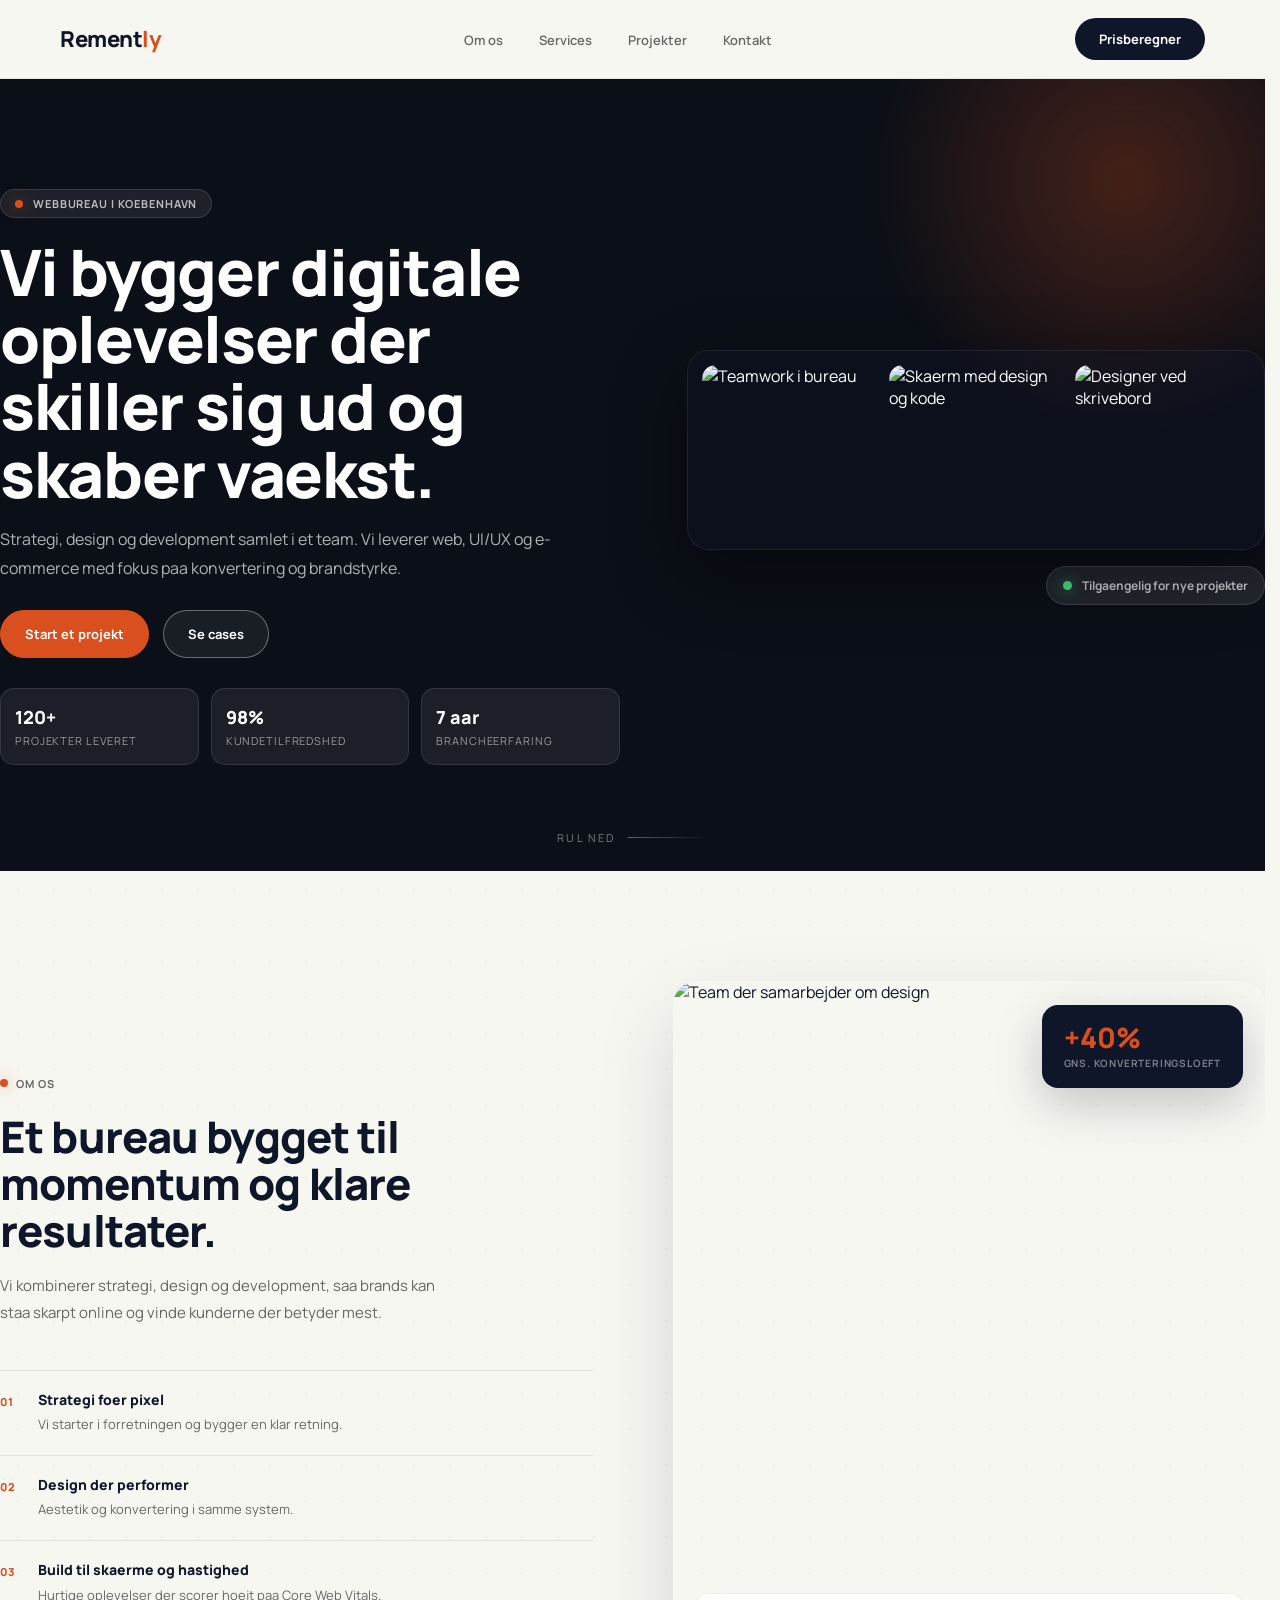
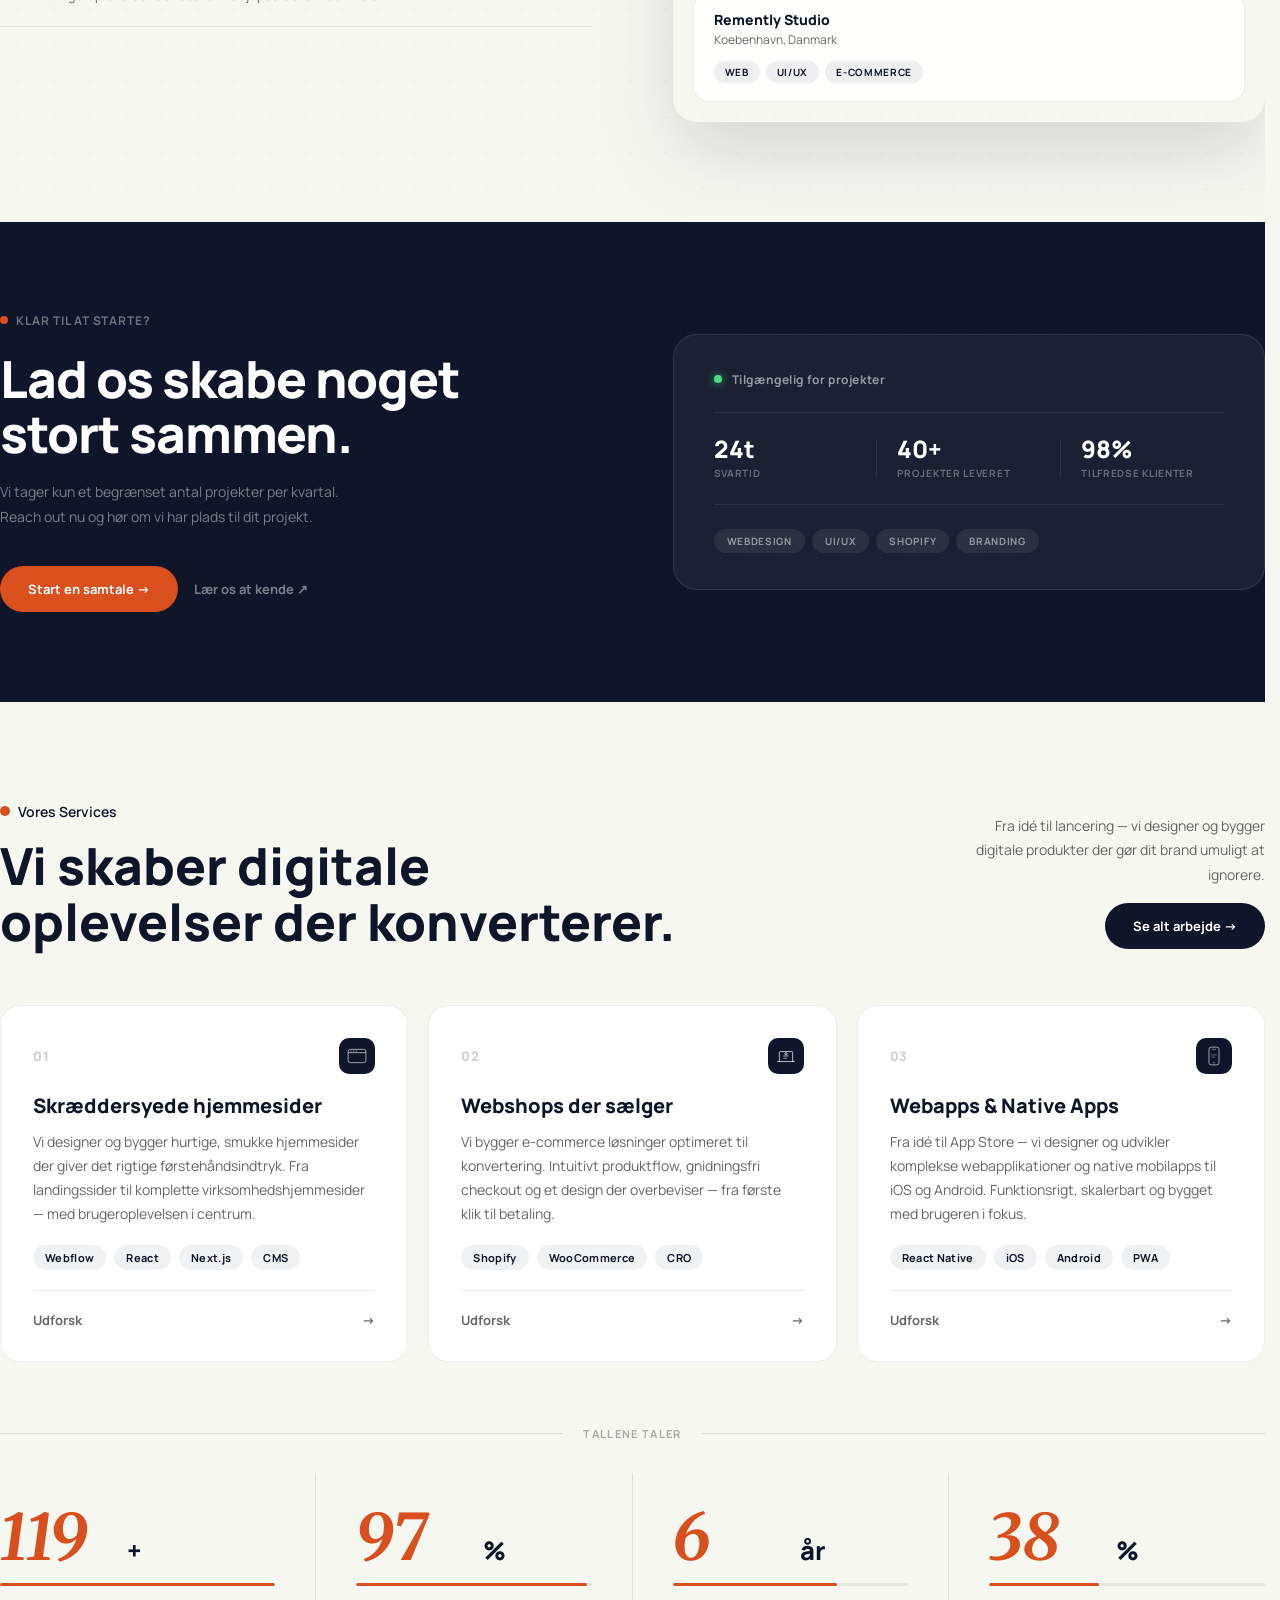
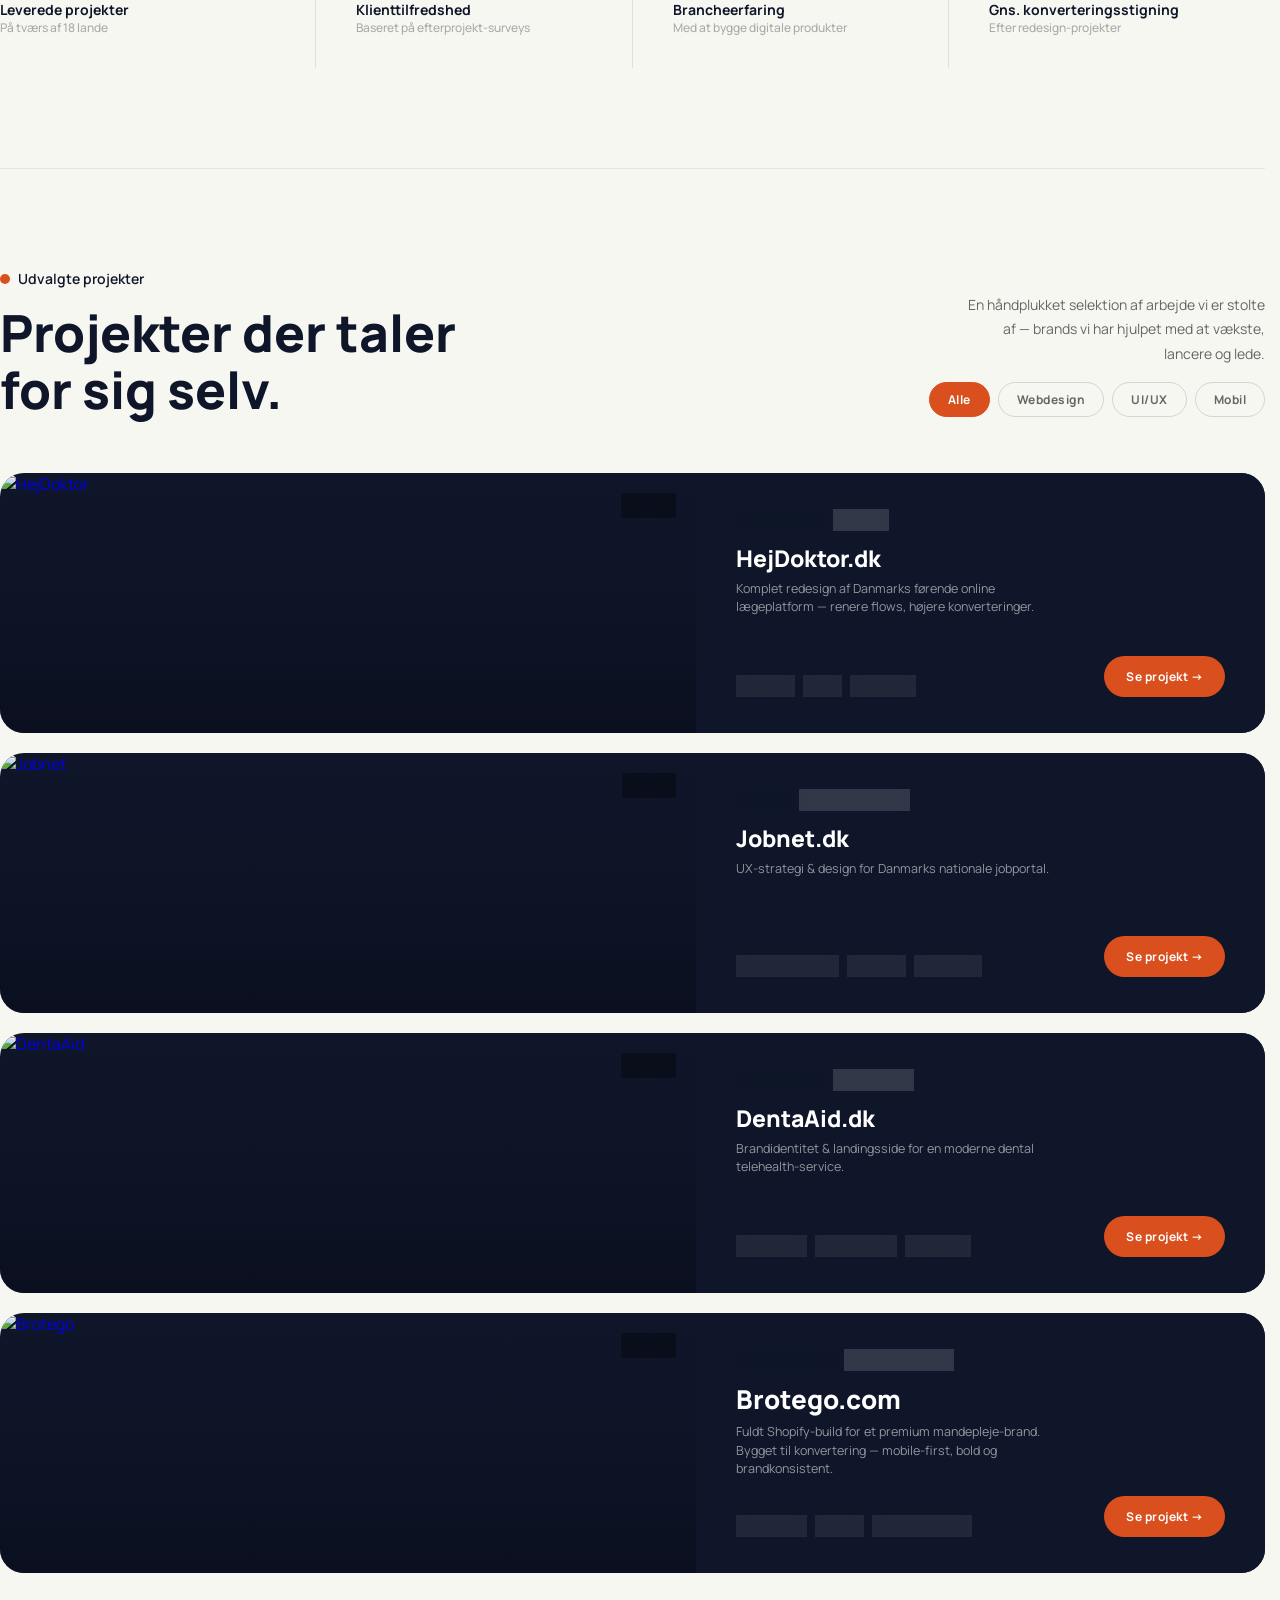
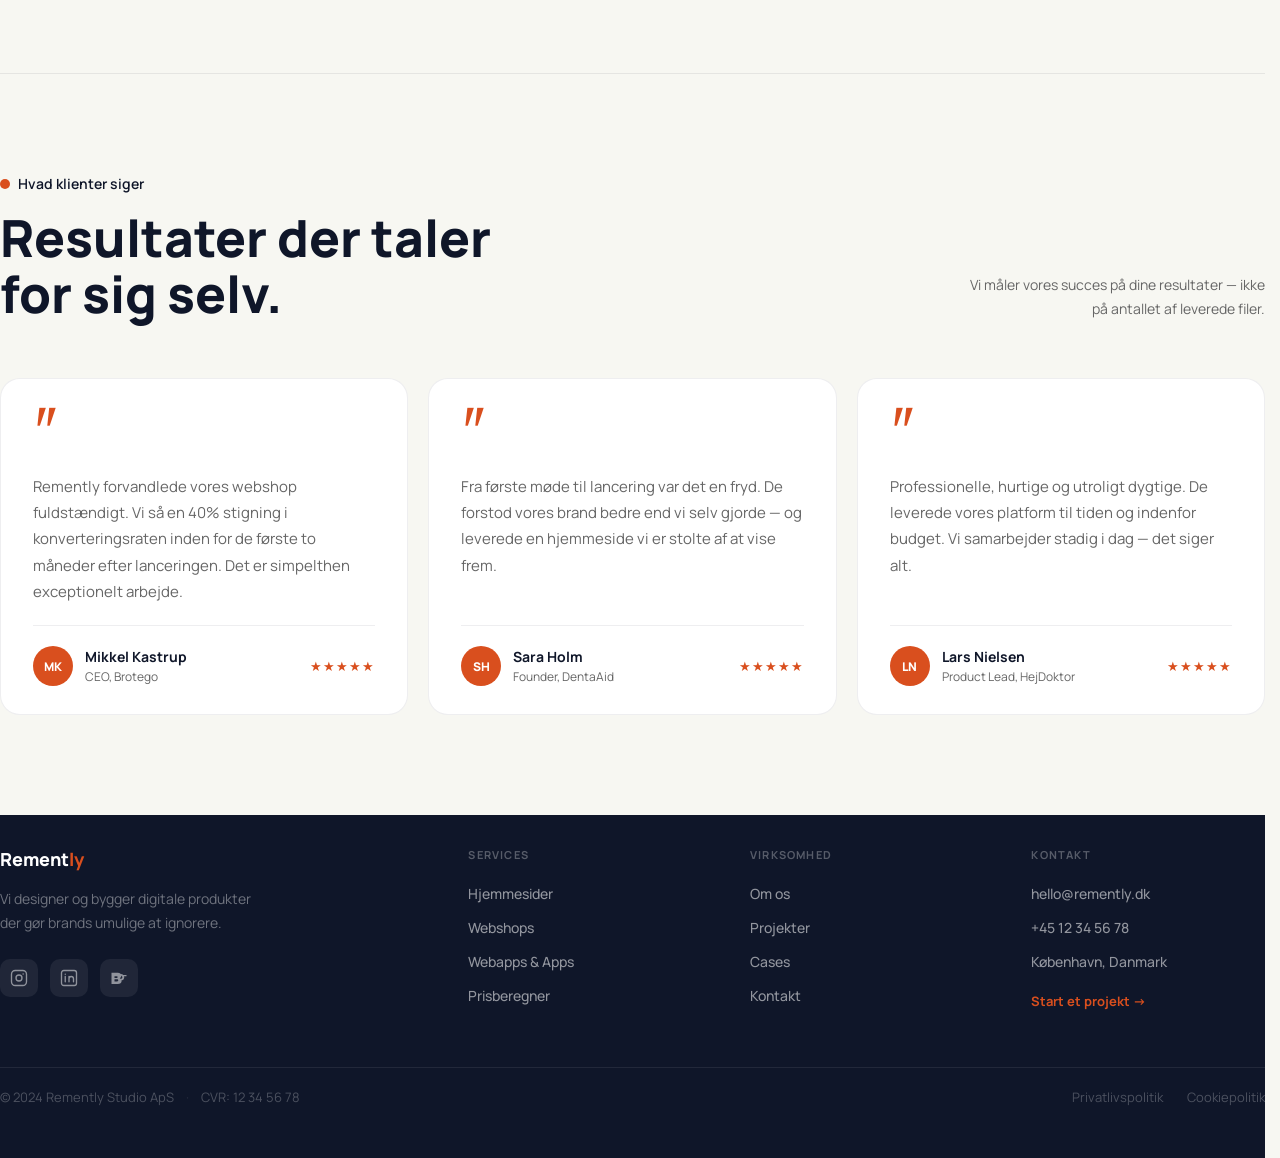
==== commit d80623ea: "Redesign hero section and add about-new section 2 on index - New dark hero (hero-dark-new): photo ba" ====
--- a/index.html
+++ b/index.html
@@ -6,7 +6,7 @@
 <title>Remently – Creative Agency</title>
 <link rel="preconnect" href="https://fonts.googleapis.com">
 <link rel="preconnect" href="https://fonts.gstatic.com" crossorigin>
-<link href="https://fonts.googleapis.com/css2?family=Manrope:wght@400;500;600;700;800&family=Libre+Baskerville:ital,wght@0,400;0,700;1,400&display=swap" rel="stylesheet">
+<link href="https://fonts.googleapis.com/css2?family=Manrope:wght@400;500;600;700;800&family=Merriweather:ital,wght@0,300;0,400;0,700;1,300;1,400;1,700&display=swap" rel="stylesheet">
 <link rel="stylesheet" href="styles.css">
 </head>
 <body>
@@ -27,106 +27,129 @@
 <script src="nav.js"></script>
 
 <!-- HERO -->
-<section id="hero" class="hero">
-  <div class="hero-grid-bg"></div>
-  <div class="orb orb-2"></div>
-  <div class="hero-ticker">
-    <div class="ticker-track">
-      <div class="ticker-set" aria-hidden="false">
-        <span>Webdesign</span><span class="ticker-dot">◆</span>
-        <span>UI/UX Design</span><span class="ticker-dot">◆</span>
-        <span>Mobildesign</span><span class="ticker-dot">◆</span>
-        <span>Branding</span><span class="ticker-dot">◆</span>
-        <span>E-handel</span><span class="ticker-dot">◆</span>
-        <span>Webdesign</span><span class="ticker-dot">◆</span>
-        <span>UI/UX Design</span><span class="ticker-dot">◆</span>
-        <span>Mobildesign</span><span class="ticker-dot">◆</span>
-        <span>Branding</span><span class="ticker-dot">◆</span>
-        <span>E-handel</span><span class="ticker-dot">◆</span>
-      </div>
-      <div class="ticker-set" aria-hidden="true">
-        <span>Webdesign</span><span class="ticker-dot">◆</span>
-        <span>UI/UX Design</span><span class="ticker-dot">◆</span>
-        <span>Mobildesign</span><span class="ticker-dot">◆</span>
-        <span>Branding</span><span class="ticker-dot">◆</span>
-        <span>E-handel</span><span class="ticker-dot">◆</span>
-        <span>Webdesign</span><span class="ticker-dot">◆</span>
-        <span>UI/UX Design</span><span class="ticker-dot">◆</span>
-        <span>Mobildesign</span><span class="ticker-dot">◆</span>
-        <span>Branding</span><span class="ticker-dot">◆</span>
-        <span>E-handel</span><span class="ticker-dot">◆</span>
-      </div>
-    </div>
-  </div>
-  <div class="container hero-inner">
-    <div class="hero-left">
-      <div class="hero-badge"><span class="badge-dot"></span>Tilgængelig for nye projekter</div>
-      <h1 class="hero-headline">Vi <em>designer</em> digitale løsninger der <em>virker.</em></h1>
-      <p class="hero-sub">Et kreativt bureau der bygger weboplevelser, UI/UX-systemer og mobile produkter for brands der vil lede.</p>
-      <div class="hero-actions">
-        <button class="btn-primary">Start et projekt →</button>
-      </div>
-      <div class="hero-proof">
-        <div class="proof-avatars">
-          <div class="proof-av" style="background:#e8a030;"></div>
-          <div class="proof-av" style="background:#4a90d9;"></div>
-          <div class="proof-av" style="background:#2ec27e;"></div>
-          <div class="proof-av" style="background:#d94f1e;"></div>
-        </div>
-        <div class="proof-text"><span class="proof-num">120+</span> tilfredse klienter i Europa</div>
-      </div>
-    </div>
-    <div class="hero-right">
-      <img src="assets/Bg-t (1).png" alt="Projekt preview" class="hero-img">
-      <div class="float-pill float-pill-1">
-        <div class="pill-icon">↑</div>
-        <div><div class="pill-num">+40%</div><div class="pill-label">Konverteringsrate</div></div>
-      </div>
-      <div class="float-pill float-pill-2">
-        <div class="pill-icon" style="background:var(--dark);color:#fff;">✦</div>
-        <div><div class="pill-num">98%</div><div class="pill-label">Tilfredshed</div></div>
-      </div>
-    </div>
-  </div>
-  <div class="scroll-indicator">
-    <div class="scroll-line"></div>
+<section id="hero" class="hero hero-dark-new">
+  <div class="hero-bg" aria-hidden="true"></div>
+  <div class="hero-overlay" aria-hidden="true"></div>
+  <div class="hero-glow" aria-hidden="true"></div>
+  <div class="container hero-new-inner">
+    <div class="hero-copy">
+      <div class="hero-kicker">
+        <span class="kicker-dot"></span>
+        Webbureau i Koebenhavn
+      </div>
+      <h1 class="hero-title">
+        Vi bygger digitale oplevelser
+        der skiller sig ud og skaber vaekst.
+      </h1>
+      <p class="hero-lede">
+        Strategi, design og development samlet i et team. Vi leverer web,
+        UI/UX og e-commerce med fokus paa konvertering og brandstyrke.
+      </p>
+      <div class="hero-ctas">
+        <a class="hero-btn hero-btn-primary" href="contact.html">Start et projekt</a>
+        <a class="hero-btn hero-btn-ghost" href="#projects">Se cases</a>
+      </div>
+      <div class="hero-metrics">
+        <div class="metric-card">
+          <div class="metric-num">120+</div>
+          <div class="metric-label">projekter leveret</div>
+        </div>
+        <div class="metric-card">
+          <div class="metric-num">98%</div>
+          <div class="metric-label">kundetilfredshed</div>
+        </div>
+        <div class="metric-card">
+          <div class="metric-num">7 aar</div>
+          <div class="metric-label">brancheerfaring</div>
+        </div>
+      </div>
+    </div>
+    <div class="hero-media">
+      <div class="hero-collage">
+        <img
+          src="https://images.unsplash.com/photo-1521737604893-d14cc237f11d?auto=format&fit=crop&w=900&q=80"
+          alt="Teamwork i bureau"
+          loading="lazy"
+          decoding="async"
+        >
+        <img
+          src="https://images.unsplash.com/photo-1498050108023-c5249f4df085?auto=format&fit=crop&w=900&q=80"
+          alt="Skaerm med design og kode"
+          loading="lazy"
+          decoding="async"
+        >
+        <img
+          src="https://images.unsplash.com/photo-1515378791036-0648a3ef77b2?auto=format&fit=crop&w=900&q=80"
+          alt="Designer ved skrivebord"
+          loading="lazy"
+          decoding="async"
+        >
+      </div>
+      <div class="hero-chip">
+        <span class="chip-dot"></span>Tilgaengelig for nye projekter
+      </div>
+    </div>
+  </div>
+  <div class="hero-bottom">
     <span>Rul ned</span>
+    <div class="hero-line"></div>
   </div>
 </section>
 
 <!-- ABOUT -->
-<section id="about" class="page-section">
-  <div class="container">
-    <div class="about-grid">
-      <div class="about-left reveal">
-        <div class="label"><span class="label-dot"></span>Om os</div>
-        <h1 class="about-headline">Vi er <em>klar</em><br>til at <em>løfte</em> dit<br>brand.</h1>
-        <p class="body-text">Hos Remently tilbyder vi en bred vifte af kreative services designet til at løfte dit brand og bringe dine idéer til live. Vores erfarne team samarbejder tæt med dig om at skabe markante visuals og strategier, der hjælper dig med at finde den rigtige retning for dit brands unikke mål.</p>
-        <div class="author">
-          <div class="author-row">
-            <div class="author-avatar">
-              <svg viewBox="0 0 40 40"><circle cx="20" cy="14" r="8"/><path d="M4 36c0-8.837 7.163-16 16-16s16 7.163 16 16"/></svg>
-            </div>
-            <div><div class="author-name">Ariana Grande</div><div class="author-title">Grundlægger og Direktør</div></div>
-          </div>
-          <div class="signature">Ariana G.</div>
-        </div>
-      </div>
-      <div class="reveal" style="display:flex;justify-content:center;transition-delay:0.15s;">
-        <div class="image-card">
-          <img src="[data-uri]" alt="Brand">
-        </div>
-      </div>
-      <div class="about-right reveal" style="transition-delay:0.28s;">
-        <div class="explore-circle">
-          <svg class="ring" viewBox="0 0 120 120" fill="none"><path d="M 60 10 A 50 50 0 1 1 10 60" stroke="var(--dark)" stroke-width="1.5" fill="none"/></svg>
-          <div class="circle-label">Udforsk<br>Services</div>
-          <div class="arrow">↙</div>
-        </div>
-        <div class="diamond-wrapper">
-          <div class="diamond"></div>
-          <div class="diamond-dot"></div>
-        </div>
+<section id="about" class="page-section about-new">
+  <div class="about-new-bg" aria-hidden="true"></div>
+  <div class="container about-new-grid">
+    <div class="about-new-copy reveal">
+      <div class="about-new-kicker"><span class="kicker-dot"></span>Om os</div>
+      <h2 class="about-new-title">Et bureau bygget til momentum og klare resultater.</h2>
+      <p class="about-new-lede">
+        Vi kombinerer strategi, design og development, saa brands kan staa skarpt online
+        og vinde kunderne der betyder mest.
+      </p>
+      <div class="about-new-points">
+        <div class="about-point">
+          <span class="point-num">01</span>
+          <div>
+            <div class="point-title">Strategi foer pixel</div>
+            <div class="point-text">Vi starter i forretningen og bygger en klar retning.</div>
+          </div>
+        </div>
+        <div class="about-point">
+          <span class="point-num">02</span>
+          <div>
+            <div class="point-title">Design der performer</div>
+            <div class="point-text">Aestetik og konvertering i samme system.</div>
+          </div>
+        </div>
+        <div class="about-point">
+          <span class="point-num">03</span>
+          <div>
+            <div class="point-title">Build til skaerme og hastighed</div>
+            <div class="point-text">Hurtige oplevelser der scorer hoejt paa Core Web Vitals.</div>
+          </div>
+        </div>
+      </div>
+    </div>
+    <div class="about-new-media reveal" style="transition-delay:0.15s;">
+      <div class="about-new-image">
+        <img
+          src="https://images.unsplash.com/photo-1521737604893-d14cc237f11d?auto=format&fit=crop&w=1200&q=80"
+          alt="Team der samarbejder om design"
+          loading="lazy"
+          decoding="async"
+        >
+        <div class="about-new-card">
+          <div class="card-title">Remently Studio</div>
+          <div class="card-sub">Koebenhavn, Danmark</div>
+          <div class="card-tags">
+            <span>Web</span><span>UI/UX</span><span>E‑commerce</span>
+          </div>
+        </div>
+      </div>
+      <div class="about-new-stat">
+        <div class="stat-value">+40%</div>
+        <div class="stat-label">gns. konverteringsloeft</div>
       </div>
     </div>
   </div>
@@ -457,4 +480,4 @@
 
 <script src="index.js"></script>
 </body>
-</html>+</html>
--- a/styles.css
+++ b/styles.css
@@ -12,7 +12,7 @@
 }
 
 :root {
-	--cream: #f3ede4;
+	--cream: #f7f7f2;
 	--orange: #d94f1e;
 	--dark: #0f1629;
 	--mid: #666;
@@ -70,7 +70,7 @@
 }
 
 .headline em {
-	font-family: "Libre Baskerville", serif;
+	font-family: "Merriweather", serif;
 	font-style: italic;
 	color: var(--orange);
 	font-weight: 400;
@@ -108,7 +108,7 @@
 	position: sticky;
 	top: 0;
 	z-index: 100;
-	background: rgba(243, 237, 228, 0.88);
+	background: rgba(247, 247, 242, 0.90);
 	backdrop-filter: blur(14px);
 	border-bottom: 1px solid rgba(15, 22, 41, 0.07);
 	padding: 18px 0;
@@ -336,7 +336,7 @@
 }
 
 .hero-headline em {
-	font-family: "Libre Baskerville", serif;
+	font-family: "Merriweather", serif;
 	font-style: italic;
 	color: var(--orange);
 	font-weight: 400;
@@ -464,7 +464,7 @@
 .hero-img {
 	width: 100%;
 	height: 100%;
-	object-fit: contain;
+	object-fit: cover;
 	object-position: center;
 	border-radius: 20px;
 	display: block;
@@ -842,7 +842,7 @@
 }
 
 .about-headline em {
-	font-family: "Libre Baskerville", serif;
+	font-family: "Merriweather", serif;
 	font-style: italic;
 	color: var(--orange);
 	font-weight: 400;
@@ -898,7 +898,7 @@
 }
 
 .signature {
-	font-family: "Libre Baskerville", serif;
+	font-family: "Merriweather", serif;
 	font-style: italic;
 	font-size: 22px;
 	color: #333;
@@ -1047,7 +1047,7 @@
 	margin-bottom: 12px;
 }
 .svc-title em {
-	font-family: "Libre Baskerville", serif;
+	font-family: "Merriweather", serif;
 	font-style: italic;
 	font-weight: 400;
 	color: var(--orange);
@@ -1185,7 +1185,7 @@
 }
 
 .card-title em {
-	font-family: "Libre Baskerville", serif;
+	font-family: "Merriweather", serif;
 	font-style: italic;
 	font-weight: 400;
 }
@@ -1206,7 +1206,7 @@
 .tag {
 	font-size: 11px;
 	font-weight: 600;
-	background: #f0ebe3;
+	background: #f2f2ed;
 	color: #777;
 	padding: 5px 12px;
 	border-radius: 100px;
@@ -1431,7 +1431,7 @@
 }
 
 .stat-count {
-	font-family: "Libre Baskerville", serif;
+	font-family: "Merriweather", serif;
 	font-style: italic;
 	font-size: clamp(48px, 5vw, 72px);
 	font-weight: 700;
@@ -1614,7 +1614,7 @@
 }
 
 .card-name em {
-	font-family: "Libre Baskerville", serif;
+	font-family: "Merriweather", serif;
 	font-style: italic;
 	font-weight: 400;
 	color: rgba(255, 255, 255, 0.75);
@@ -1755,7 +1755,7 @@
 	background: var(--dark);
 }
 .testi-quote {
-	font-family: "Libre Baskerville", serif;
+	font-family: "Merriweather", serif;
 	font-size: 56px;
 	line-height: 0.7;
 	color: var(--orange);
@@ -1967,7 +1967,7 @@
 	margin-bottom: 18px;
 }
 .about-cta-headline em {
-	font-family: "Libre Baskerville", serif;
+	font-family: "Merriweather", serif;
 	font-style: italic;
 	font-weight: 400;
 	color: var(--orange);
@@ -2443,7 +2443,7 @@
   color: #fff; line-height: 1.03; letter-spacing: -0.025em; margin-bottom: 24px;
 }
 .hero-title em {
-  font-family: "Libre Baskerville", serif; font-style: italic;
+  font-family: "Merriweather", serif; font-style: italic;
   font-weight: 400; color: var(--orange);
 }
 .hero-dark .hero-sub {
@@ -2574,7 +2574,7 @@
   color: var(--dark); line-height: 1.2; letter-spacing: -0.02em; margin-bottom: 28px;
 }
 .manifesto-quote em {
-  font-family: "Libre Baskerville", serif; font-style: italic;
+  font-family: "Merriweather", serif; font-style: italic;
   font-weight: 400; color: var(--orange);
 }
 .manifesto-body { font-size: 15px; line-height: 1.8; color: var(--mid); max-width: 600px; margin: 0 auto; }
@@ -2605,7 +2605,7 @@
   color: var(--dark); line-height: 1.12; letter-spacing: -0.02em; margin-bottom: 24px;
 }
 .story-headline em {
-  font-family: "Libre Baskerville", serif; font-style: italic;
+  font-family: "Merriweather", serif; font-style: italic;
   font-weight: 400; color: var(--orange);
 }
 .story-body { font-size: 14px; line-height: 1.85; color: var(--mid); margin-bottom: 16px; }
@@ -2660,7 +2660,7 @@
   color: #fff; line-height: 1.15;
 }
 .team-headline em {
-  font-family: "Libre Baskerville", serif; font-style: italic;
+  font-family: "Merriweather", serif; font-style: italic;
   font-weight: 400; color: var(--orange);
 }
 .team-sub { font-size: 13px; line-height: 1.7; color: rgba(255,255,255,0.4); max-width: 280px; text-align: right; }
@@ -2710,7 +2710,7 @@
   color: var(--dark); line-height: 1.12;
 }
 .values-headline em {
-  font-family: "Libre Baskerville", serif; font-style: italic;
+  font-family: "Merriweather", serif; font-style: italic;
   font-weight: 400; color: var(--orange);
 }
 .values-grid { display: grid; grid-template-columns: repeat(4, 1fr); gap: 20px; }
@@ -2751,7 +2751,7 @@
   color: var(--dark); line-height: 1.12;
 }
 .process-headline em {
-  font-family: "Libre Baskerville", serif; font-style: italic;
+  font-family: "Merriweather", serif; font-style: italic;
   font-weight: 400; color: var(--orange);
 }
 .process-sub { font-size: 13px; line-height: 1.75; color: var(--mid); max-width: 280px; text-align: right; }
@@ -2800,7 +2800,7 @@
   color: #fff; line-height: 1.05; letter-spacing: -0.02em; margin-bottom: 18px;
 }
 .cta-title em {
-  font-family: "Libre Baskerville", serif; font-style: italic;
+  font-family: "Merriweather", serif; font-style: italic;
   font-weight: 400; color: var(--orange);
 }
 .cta-sub { font-size: 14px; line-height: 1.75; color: rgba(255,255,255,0.45); margin-bottom: 40px; }
@@ -2880,7 +2880,7 @@
 }
 
 .contact-hero-headline em {
-  font-family: "Libre Baskerville", serif;
+  font-family: "Merriweather", serif;
   font-style: italic;
   font-weight: 400;
   color: var(--orange);
@@ -3221,7 +3221,7 @@
 }
 
 .faq-strip-title em {
-  font-family: "Libre Baskerville", serif;
+  font-family: "Merriweather", serif;
   font-style: italic;
   font-weight: 400;
   color: var(--orange);
@@ -3298,7 +3298,7 @@
 .calc-label{display:inline-flex;align-items:center;gap:8px;font-size:13px;font-weight:700;color:var(--orange);text-transform:uppercase;letter-spacing:1px;margin-bottom:20px;}
 .calc-label-dot{width:8px;height:8px;background:var(--orange);border-radius:50%;}
 .calc-hero h1{font-size:clamp(36px,4.5vw,58px);font-weight:800;line-height:1.08;color:var(--dark);margin-bottom:16px;}
-.calc-hero h1 em{font-family:"Libre Baskerville",serif;font-style:italic;color:var(--orange);font-weight:400;}
+.calc-hero h1 em{font-family:"Merriweather",serif;font-style:italic;color:var(--orange);font-weight:400;}
 .calc-hero p{font-size:17px;color:var(--mid);max-width:520px;margin:0 auto;}
 
 /* STEP WRAPPER */
@@ -3315,7 +3315,7 @@
 
 /* TYPE GRID */
 .type-grid{display:grid;grid-template-columns:repeat(3,1fr);gap:12px;}
-.type-card{border:1.5px solid rgba(15,22,41,0.1);border-radius:14px;padding:20px 14px;cursor:pointer;transition:all .2s;background:#fafaf8;text-align:center;}
+.type-card{border:1.5px solid rgba(15,22,41,0.1);border-radius:14px;padding:20px 14px;cursor:pointer;transition:all .2s;background:#fcfcf9;text-align:center;}
 .type-card:hover{border-color:var(--dark);background:#fff;transform:translateY(-2px);}
 .type-card.selected{border-color:var(--orange);background:#fff9f7;box-shadow:0 0 0 3px rgba(217,79,30,0.1);}
 .type-icon{font-size:28px;margin-bottom:10px;}
@@ -3324,7 +3324,7 @@
 
 /* SCOPE */
 .scope-grid{display:flex;flex-direction:column;gap:10px;}
-.scope-option{border:1.5px solid rgba(15,22,41,0.1);border-radius:12px;padding:18px 22px;cursor:pointer;transition:all .2s;background:#fafaf8;display:flex;align-items:center;gap:16px;}
+.scope-option{border:1.5px solid rgba(15,22,41,0.1);border-radius:12px;padding:18px 22px;cursor:pointer;transition:all .2s;background:#fcfcf9;display:flex;align-items:center;gap:16px;}
 .scope-option:hover{border-color:var(--dark);background:#fff;}
 .scope-option.selected{border-color:var(--orange);background:#fff9f7;box-shadow:0 0 0 3px rgba(217,79,30,0.1);}
 .scope-radio{width:20px;height:20px;border-radius:50%;border:2px solid rgba(15,22,41,0.2);flex-shrink:0;transition:all .2s;display:flex;align-items:center;justify-content:center;}
@@ -3336,7 +3336,7 @@
 
 /* ADD-ONS */
 .addons-grid{display:flex;flex-direction:column;gap:10px;margin-bottom:28px;}
-.addon-row{display:flex;align-items:center;justify-content:space-between;padding:14px 18px;border:1.5px solid rgba(15,22,41,0.08);border-radius:12px;cursor:pointer;transition:all .2s;background:#fafaf8;}
+.addon-row{display:flex;align-items:center;justify-content:space-between;padding:14px 18px;border:1.5px solid rgba(15,22,41,0.08);border-radius:12px;cursor:pointer;transition:all .2s;background:#fcfcf9;}
 .addon-row:hover{border-color:var(--dark);background:#fff;}
 .addon-row.selected{border-color:var(--orange);background:#fff9f7;}
 .addon-left{display:flex;align-items:center;gap:12px;}
@@ -3360,7 +3360,7 @@
 .result-card::before{content:'';position:absolute;top:-60px;right:-60px;width:240px;height:240px;background:radial-gradient(circle,rgba(217,79,30,0.18),transparent 70%);pointer-events:none;}
 .result-label{font-size:11px;font-weight:700;text-transform:uppercase;letter-spacing:1.5px;color:rgba(255,255,255,0.4);margin-bottom:12px;}
 .result-price{font-size:clamp(36px,5vw,56px);font-weight:800;line-height:1;margin-bottom:8px;}
-.result-price em{font-family:"Libre Baskerville",serif;font-style:italic;color:var(--orange);font-weight:400;}
+.result-price em{font-family:"Merriweather",serif;font-style:italic;color:var(--orange);font-weight:400;}
 .result-note{font-size:13px;color:rgba(255,255,255,0.35);margin-bottom:36px;}
 .result-divider{height:1px;background:rgba(255,255,255,0.1);margin:24px 0;}
 .result-breakdown{display:flex;flex-direction:column;gap:12px;margin-bottom:8px;}
@@ -3388,4 +3388,430 @@
 .footer-logo span{color:var(--orange);}
 .footer-copy{font-size:13px;}
 
-
+/* HERO (index redesign) */
+.hero-dark-new {
+	position: relative;
+	min-height: 88vh;
+	padding: 110px 0 80px;
+	color: #fff;
+	background: #0b0f17;
+	overflow: hidden;
+}
+.hero-dark-new .hero-bg {
+	position: absolute;
+	inset: 0;
+	background-image: url("https://images.unsplash.com/photo-1522071820081-009f0129c71c?auto=format&fit=crop&w=2000&q=80");
+	background-size: cover;
+	background-position: center;
+	filter: saturate(0.9) contrast(1.05);
+	transform: scale(1.03);
+}
+.hero-dark-new .hero-overlay {
+	position: absolute;
+	inset: 0;
+	background: linear-gradient(120deg, rgba(11,15,23,0.92) 0%, rgba(11,15,23,0.78) 45%, rgba(11,15,23,0.55) 100%);
+}
+.hero-dark-new .hero-glow {
+	position: absolute;
+	top: -160px;
+	right: -120px;
+	width: 520px;
+	height: 520px;
+	border-radius: 50%;
+	background: radial-gradient(circle, rgba(217,79,30,0.35), transparent 70%);
+	filter: blur(10px);
+	opacity: 0.8;
+}
+.hero-new-inner {
+	position: relative;
+	z-index: 2;
+	display: grid;
+	grid-template-columns: 1.05fr 0.95fr;
+	gap: 48px;
+	align-items: center;
+}
+.hero-copy {
+	max-width: 620px;
+}
+.hero-kicker {
+	display: inline-flex;
+	align-items: center;
+	gap: 10px;
+	padding: 6px 14px;
+	border-radius: 999px;
+	background: rgba(255,255,255,0.08);
+	border: 1px solid rgba(255,255,255,0.12);
+	font-size: 11px;
+	font-weight: 700;
+	letter-spacing: 0.08em;
+	text-transform: uppercase;
+	color: rgba(255,255,255,0.7);
+	margin-bottom: 20px;
+}
+.kicker-dot {
+	width: 8px;
+	height: 8px;
+	border-radius: 50%;
+	background: var(--orange);
+	box-shadow: 0 0 16px rgba(217,79,30,0.6);
+}
+.hero-title {
+	font-size: clamp(38px, 5vw, 64px);
+	line-height: 1.05;
+	letter-spacing: -0.02em;
+	font-weight: 800;
+	margin-bottom: 18px;
+}
+.hero-lede {
+	font-size: 16px;
+	line-height: 1.8;
+	color: rgba(255,255,255,0.68);
+	margin-bottom: 28px;
+}
+.hero-ctas {
+	display: flex;
+	gap: 14px;
+	flex-wrap: wrap;
+	margin-bottom: 30px;
+}
+.hero-btn {
+	display: inline-flex;
+	align-items: center;
+	justify-content: center;
+	padding: 14px 24px;
+	border-radius: 999px;
+	font-weight: 700;
+	font-size: 13px;
+	text-decoration: none;
+	transition: transform 0.2s, background 0.2s, color 0.2s, border-color 0.2s;
+}
+.hero-btn-primary {
+	background: var(--orange);
+	color: #fff;
+	border: 1px solid var(--orange);
+}
+.hero-btn-primary:hover {
+	background: #bf4318;
+	border-color: #bf4318;
+	transform: translateY(-2px);
+}
+.hero-btn-ghost {
+	color: #fff;
+	border: 1px solid rgba(255,255,255,0.35);
+	background: rgba(255,255,255,0.06);
+}
+.hero-btn-ghost:hover {
+	border-color: rgba(255,255,255,0.7);
+	transform: translateY(-2px);
+}
+.hero-metrics {
+	display: grid;
+	grid-template-columns: repeat(3, minmax(0,1fr));
+	gap: 12px;
+}
+.metric-card {
+	padding: 16px 14px;
+	border-radius: 14px;
+	background: rgba(255,255,255,0.07);
+	border: 1px solid rgba(255,255,255,0.1);
+}
+.metric-num {
+	font-size: 18px;
+	font-weight: 800;
+	color: #fff;
+	margin-bottom: 4px;
+}
+.metric-label {
+	font-size: 11px;
+	text-transform: uppercase;
+	letter-spacing: 0.08em;
+	color: rgba(255,255,255,0.55);
+}
+.hero-media {
+	position: relative;
+	display: flex;
+	flex-direction: column;
+	align-items: flex-end;
+	gap: 16px;
+}
+.hero-collage {
+	display: grid;
+	grid-template-columns: repeat(3, minmax(0,1fr));
+	gap: 12px;
+	background: rgba(15,22,41,0.35);
+	border: 1px solid rgba(255,255,255,0.08);
+	border-radius: 22px;
+	padding: 14px;
+	backdrop-filter: blur(8px);
+	box-shadow: 0 24px 70px rgba(0,0,0,0.45);
+}
+.hero-collage img {
+	width: 100%;
+	height: 170px;
+	object-fit: cover;
+	border-radius: 14px;
+	filter: grayscale(0.1) contrast(1.05);
+}
+.hero-chip {
+	display: inline-flex;
+	align-items: center;
+	gap: 10px;
+	padding: 10px 16px;
+	border-radius: 999px;
+	background: rgba(255,255,255,0.1);
+	border: 1px solid rgba(255,255,255,0.12);
+	font-size: 12px;
+	font-weight: 700;
+	color: rgba(255,255,255,0.75);
+}
+.chip-dot {
+	width: 9px;
+	height: 9px;
+	border-radius: 50%;
+	background: #4ade80;
+	box-shadow: 0 0 14px rgba(74,222,128,0.6);
+}
+.hero-bottom {
+	position: absolute;
+	left: 50%;
+	bottom: 26px;
+	transform: translateX(-50%);
+	display: flex;
+	align-items: center;
+	gap: 12px;
+	font-size: 11px;
+	letter-spacing: 0.2em;
+	text-transform: uppercase;
+	color: rgba(255,255,255,0.45);
+}
+.hero-line {
+	width: 80px;
+	height: 1px;
+	background: linear-gradient(to right, rgba(255,255,255,0.35), transparent);
+}
+@media (max-width: 1100px) {
+	.hero-new-inner { grid-template-columns: 1fr; }
+	.hero-media { align-items: flex-start; }
+	.hero-collage { grid-template-columns: repeat(2, minmax(0,1fr)); }
+	.hero-collage img { height: 160px; }
+}
+@media (max-width: 700px) {
+	.hero-dark-new { padding: 90px 0 70px; }
+	.hero-title { font-size: clamp(32px, 8vw, 46px); }
+	.hero-metrics { grid-template-columns: 1fr; }
+	.hero-collage { grid-template-columns: 1fr; }
+	.hero-collage img { height: 200px; }
+	.hero-bottom { display: none; }
+}
+
+/* Clean emphasis style sitewide */
+em {
+	font-style: normal !important;
+	font-family: inherit !important;
+	font-weight: inherit !important;
+	color: inherit !important;
+}
+
+/* ══ ABOUT-NEW (index section 2 – lys tema) ══════════════ */
+.about-new {
+	background: var(--cream);
+	padding: 110px 0 100px;
+	position: relative;
+	overflow: hidden;
+}
+.about-new-bg {
+	position: absolute;
+	inset: 0;
+	background-image: radial-gradient(circle, rgba(15,22,41,0.04) 1px, transparent 1px);
+	background-size: 36px 36px;
+	pointer-events: none;
+}
+.about-new-grid {
+	display: grid;
+	grid-template-columns: 1fr 1fr;
+	gap: 80px;
+	align-items: center;
+}
+.about-new-copy {
+	display: flex;
+	flex-direction: column;
+}
+.about-new-kicker {
+	display: inline-flex;
+	align-items: center;
+	gap: 8px;
+	font-size: 11px;
+	font-weight: 700;
+	letter-spacing: 0.1em;
+	text-transform: uppercase;
+	color: var(--mid);
+	margin-bottom: 22px;
+}
+.about-new-title {
+	font-size: clamp(30px, 3.4vw, 50px);
+	font-weight: 800;
+	color: var(--dark);
+	line-height: 1.08;
+	letter-spacing: -0.02em;
+	margin-bottom: 18px;
+}
+.about-new-lede {
+	font-size: 15px;
+	line-height: 1.8;
+	color: var(--mid);
+	max-width: 460px;
+	margin-bottom: 44px;
+}
+.about-new-points {
+	border-top: 1px solid rgba(15,22,41,0.09);
+}
+.about-point {
+	display: flex;
+	align-items: flex-start;
+	gap: 18px;
+	padding: 20px 0;
+	border-bottom: 1px solid rgba(15,22,41,0.09);
+	transition: background 0.2s;
+}
+.point-num {
+	font-size: 11px;
+	font-weight: 800;
+	color: var(--orange);
+	letter-spacing: 0.08em;
+	padding-top: 3px;
+	flex-shrink: 0;
+	min-width: 20px;
+}
+.point-title {
+	font-size: 14px;
+	font-weight: 800;
+	color: var(--dark);
+	margin-bottom: 4px;
+	line-height: 1.3;
+}
+.point-text {
+	font-size: 13px;
+	line-height: 1.7;
+	color: var(--mid);
+}
+
+/* Right: billede + overlaid kort */
+.about-new-media {
+	position: relative;
+}
+.about-new-image {
+	position: relative;
+	border-radius: 24px;
+	overflow: hidden;
+	aspect-ratio: 4/5;
+	width: 100%;
+	box-shadow: 0 32px 80px rgba(15,22,41,0.14);
+}
+.about-new-image > img {
+	width: 100%;
+	height: 100%;
+	object-fit: cover;
+	display: block;
+}
+
+/* Info-kort i bunden af billedet */
+.about-new-card {
+	position: absolute;
+	bottom: 20px;
+	left: 20px;
+	right: 20px;
+	background: rgba(255,255,255,0.9);
+	backdrop-filter: blur(14px);
+	-webkit-backdrop-filter: blur(14px);
+	border: 1px solid rgba(15,22,41,0.07);
+	border-radius: 16px;
+	padding: 18px 20px;
+}
+.about-new-card .card-title {
+	font-size: 14px;
+	font-weight: 800;
+	color: var(--dark);
+	margin-bottom: 3px;
+}
+.about-new-card .card-sub {
+	font-size: 12px;
+	color: var(--mid);
+	line-height: 1.4;
+	margin-bottom: 12px;
+}
+.about-new-card .card-tags {
+	display: flex;
+	gap: 6px;
+	flex-wrap: wrap;
+}
+.about-new-card .card-tags span {
+	font-size: 10px;
+	font-weight: 700;
+	letter-spacing: 0.07em;
+	text-transform: uppercase;
+	padding: 4px 11px;
+	border-radius: 100px;
+	background: rgba(15,22,41,0.07);
+	color: var(--dark);
+}
+
+/* Stat-badge – flyder øverst til højre på billedet */
+.about-new-stat {
+	position: absolute;
+	top: 24px;
+	right: 22px;
+	background: var(--dark);
+	border-radius: 16px;
+	padding: 18px 22px;
+	box-shadow: 0 16px 48px rgba(15,22,41,0.22);
+	z-index: 2;
+}
+.about-new-stat .stat-value {
+	font-size: 28px;
+	font-weight: 800;
+	color: var(--orange);
+	line-height: 1;
+	display: block;
+	margin-bottom: 5px;
+}
+.about-new-stat .stat-label {
+	font-size: 10px;
+	font-weight: 700;
+	letter-spacing: 0.08em;
+	text-transform: uppercase;
+	color: rgba(255,255,255,0.45);
+	white-space: nowrap;
+}
+
+/* Responsive – about-new */
+@media (max-width: 900px) {
+	.about-new-grid {
+		grid-template-columns: 1fr;
+		gap: 56px;
+	}
+	.about-new-image {
+		aspect-ratio: 16/9;
+	}
+}
+@media (max-width: 600px) {
+	.about-new {
+		padding: 72px 0;
+	}
+	.about-new-title {
+		font-size: clamp(26px, 7vw, 38px);
+	}
+	.about-new-image {
+		aspect-ratio: 4/3;
+	}
+	.about-new-media {
+		display: flex;
+		flex-direction: column;
+		gap: 12px;
+	}
+	.about-new-stat {
+		position: static;
+		align-self: flex-start;
+	}
+}
+
+
